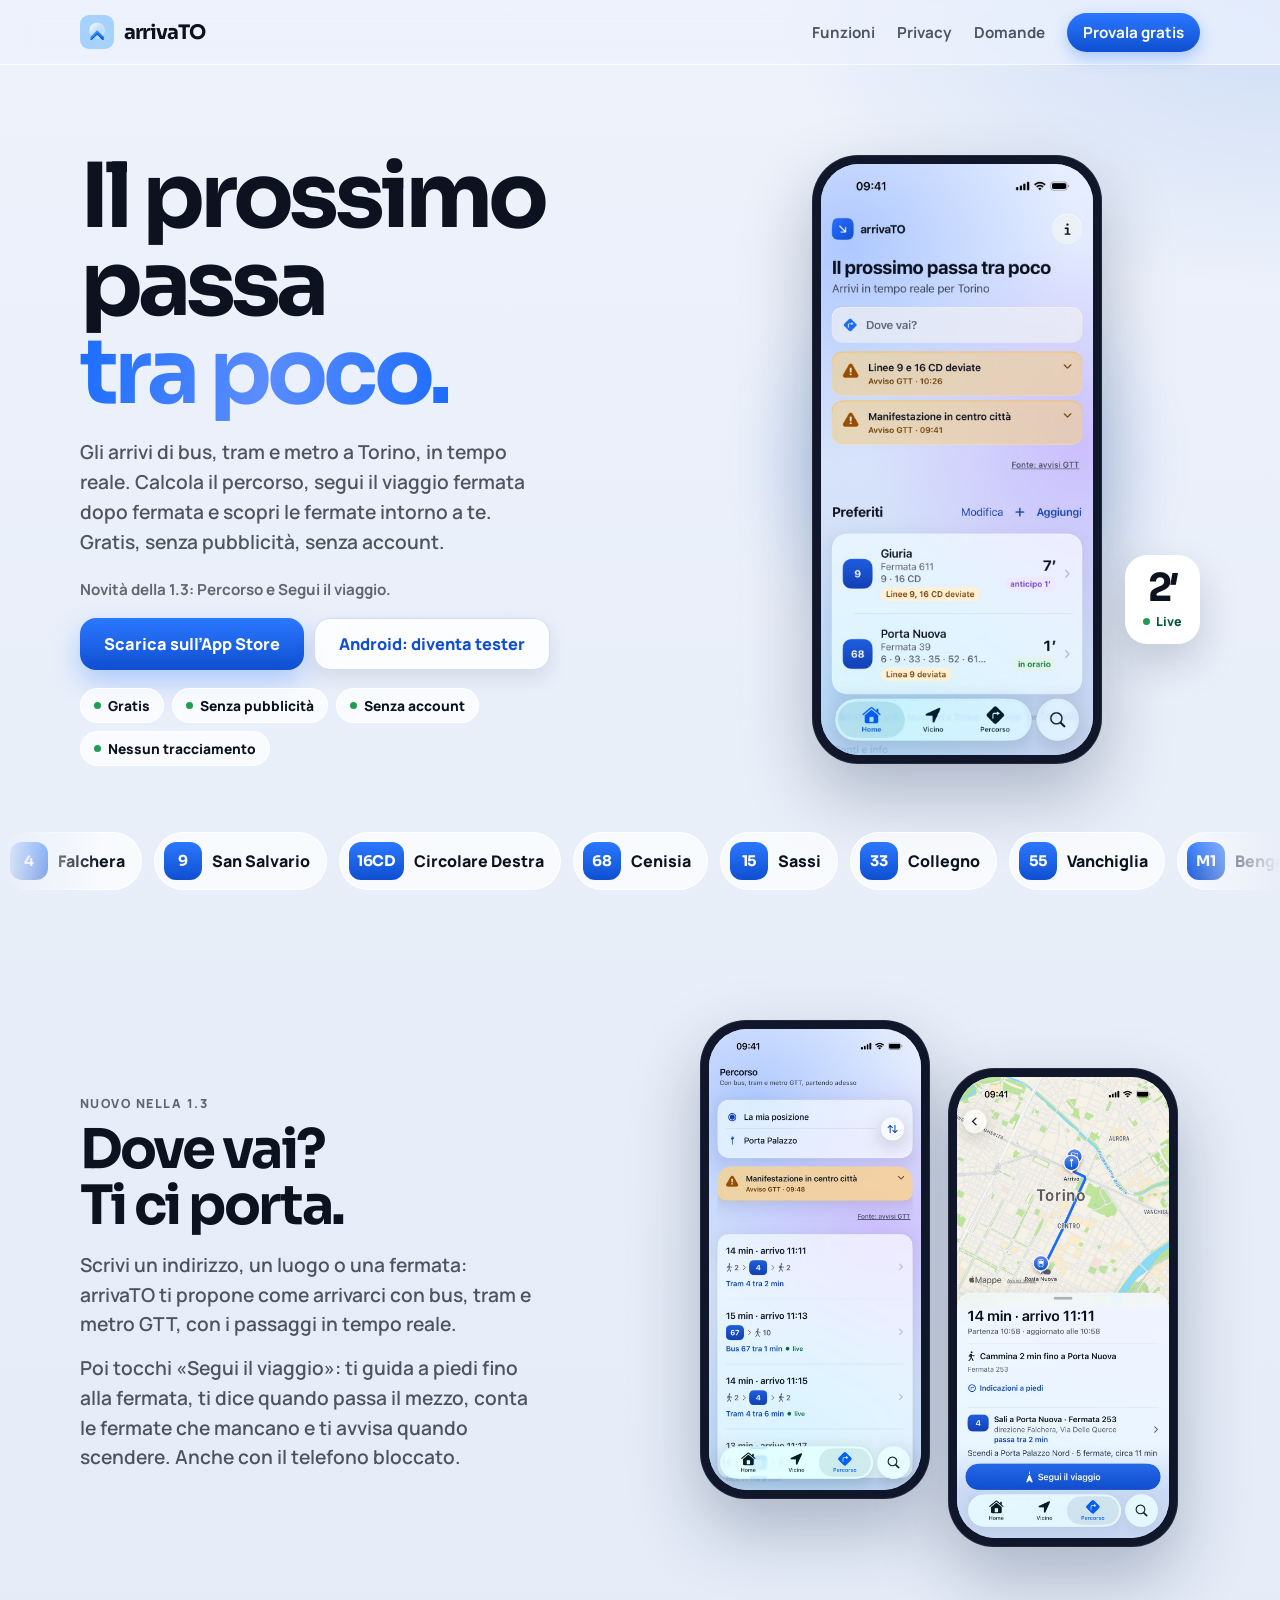
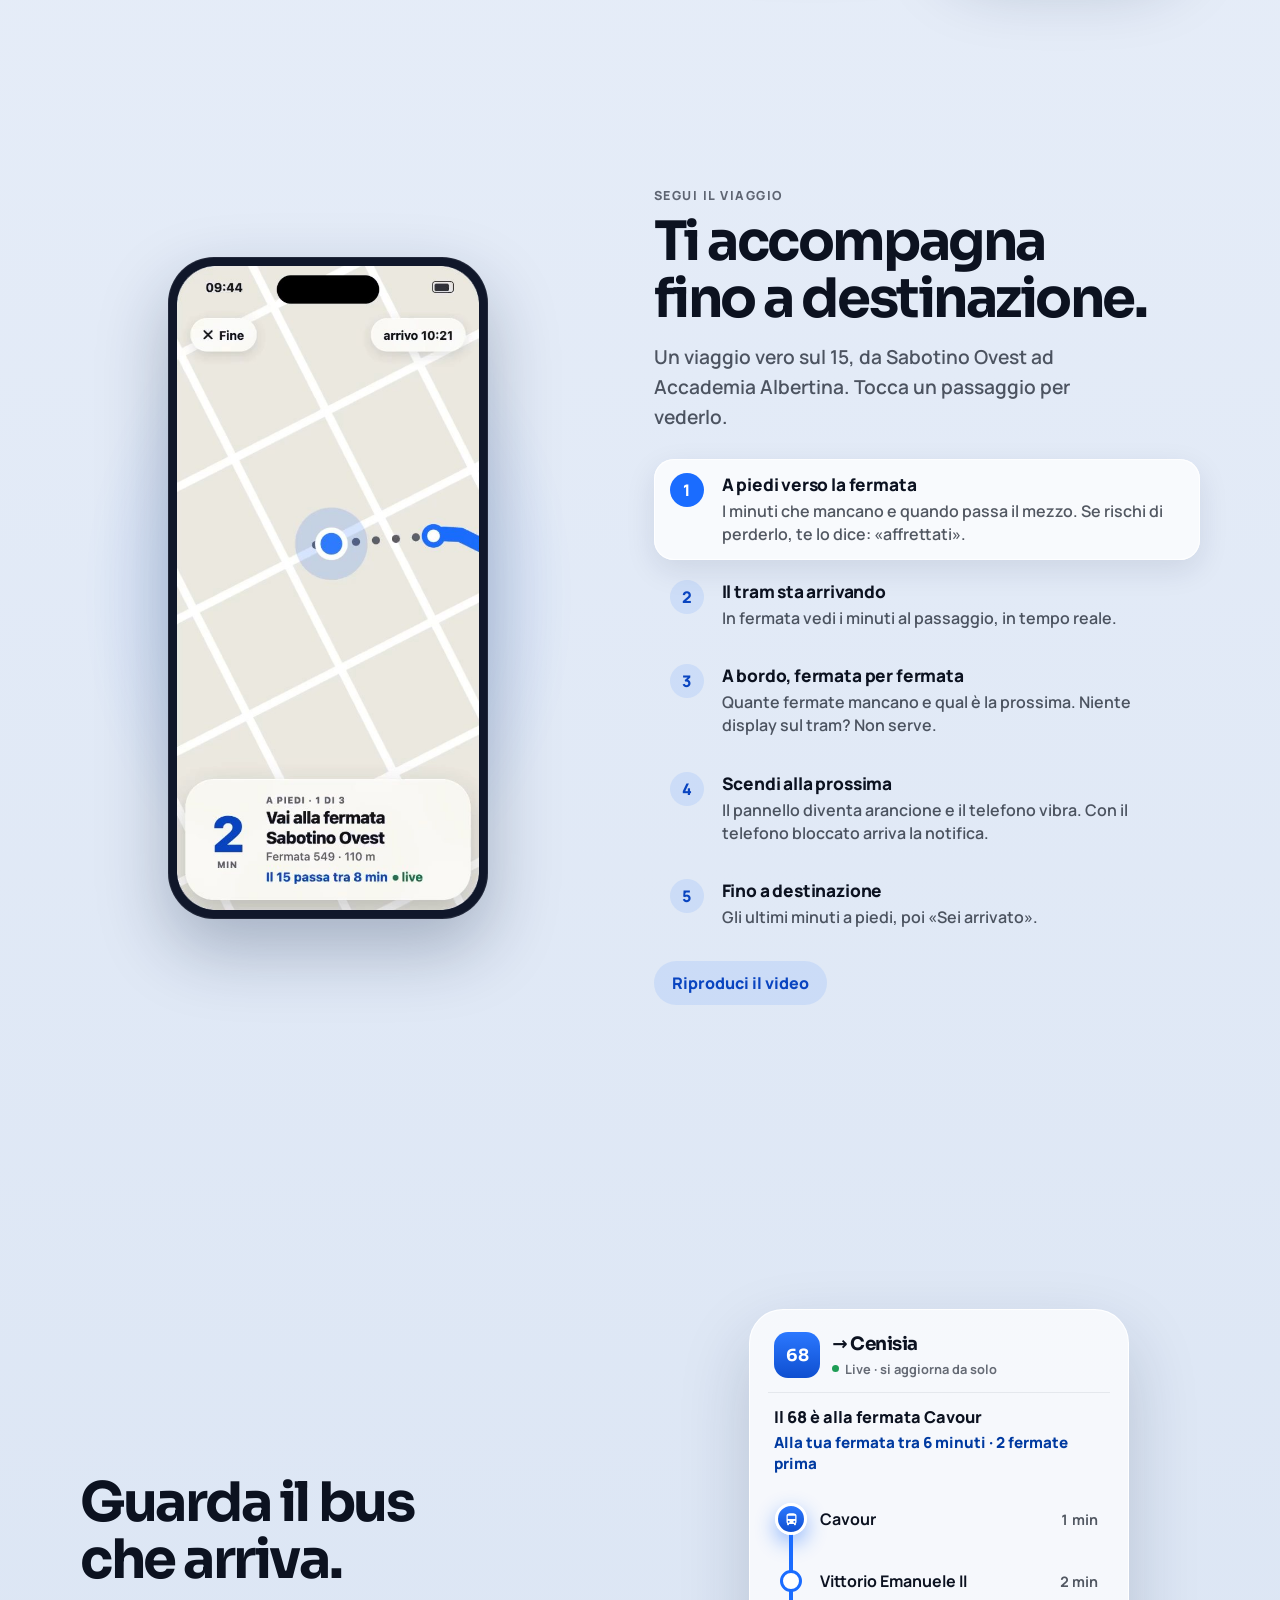
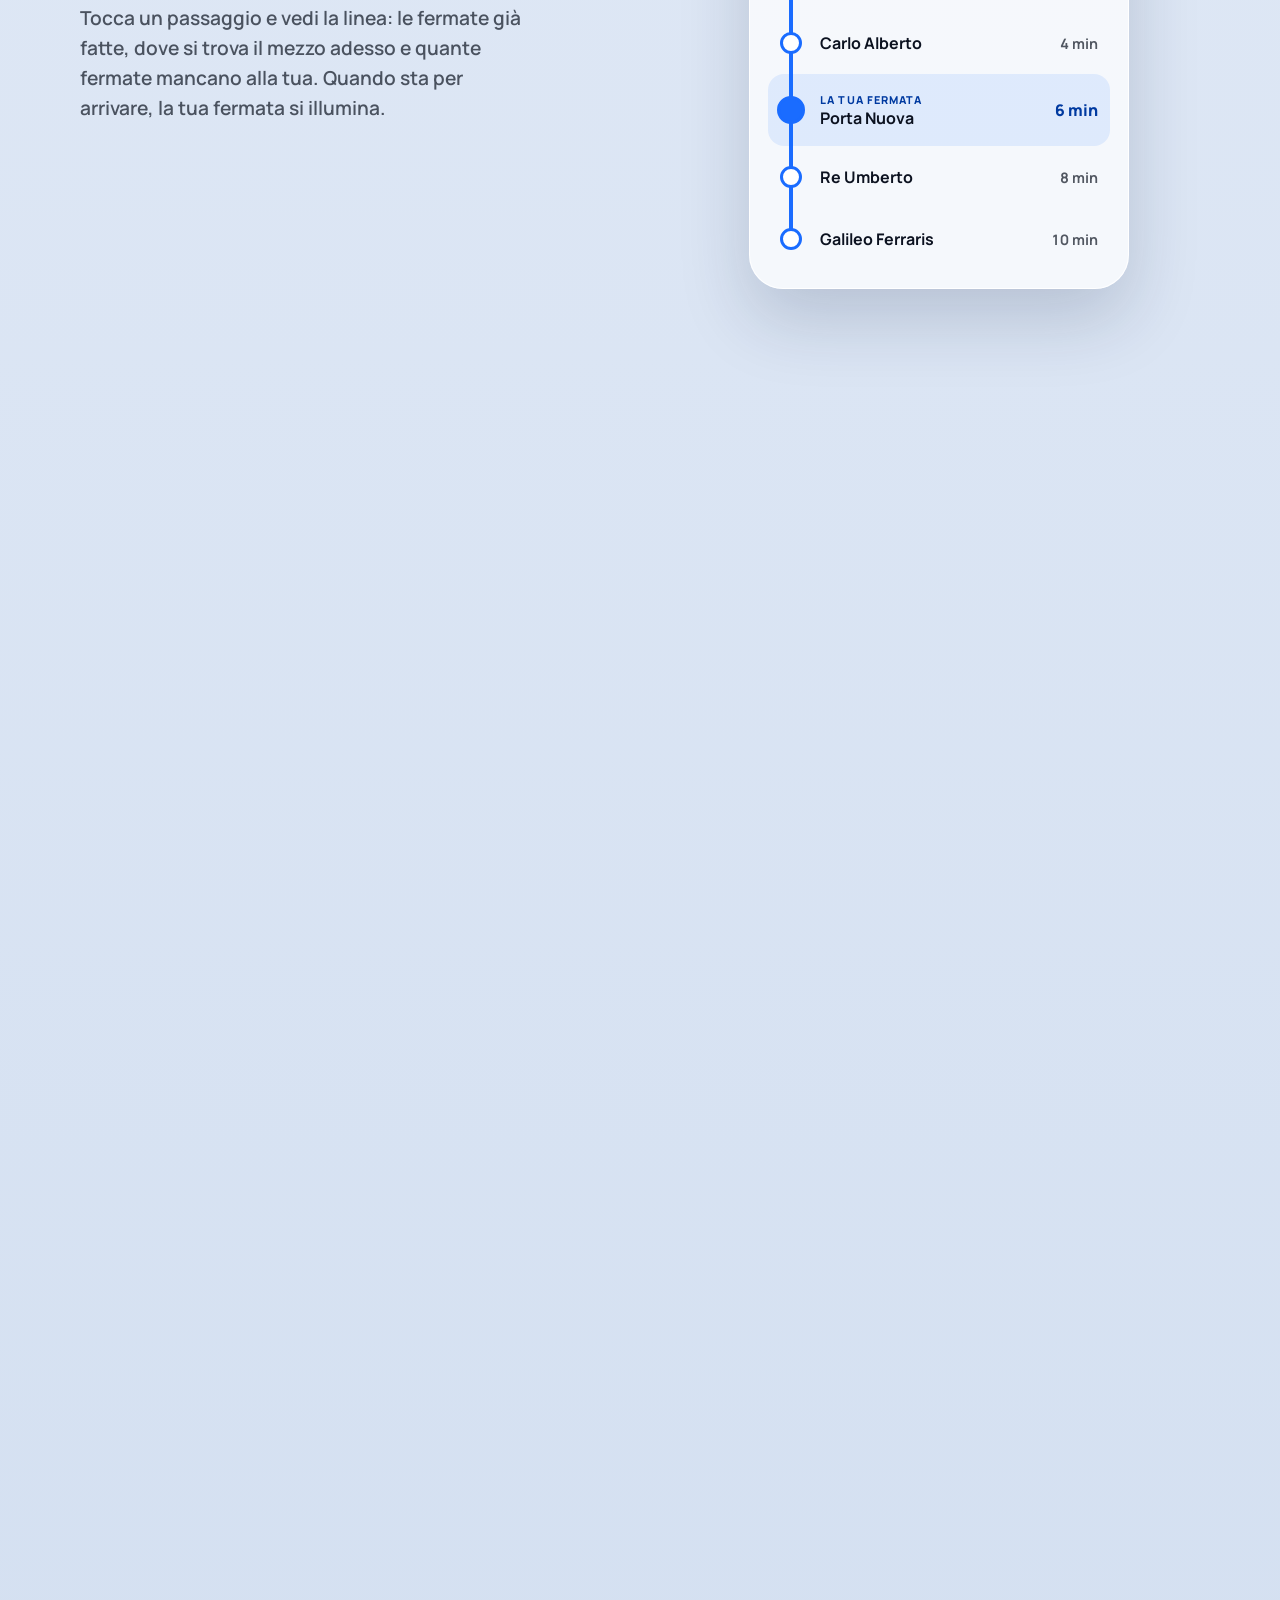
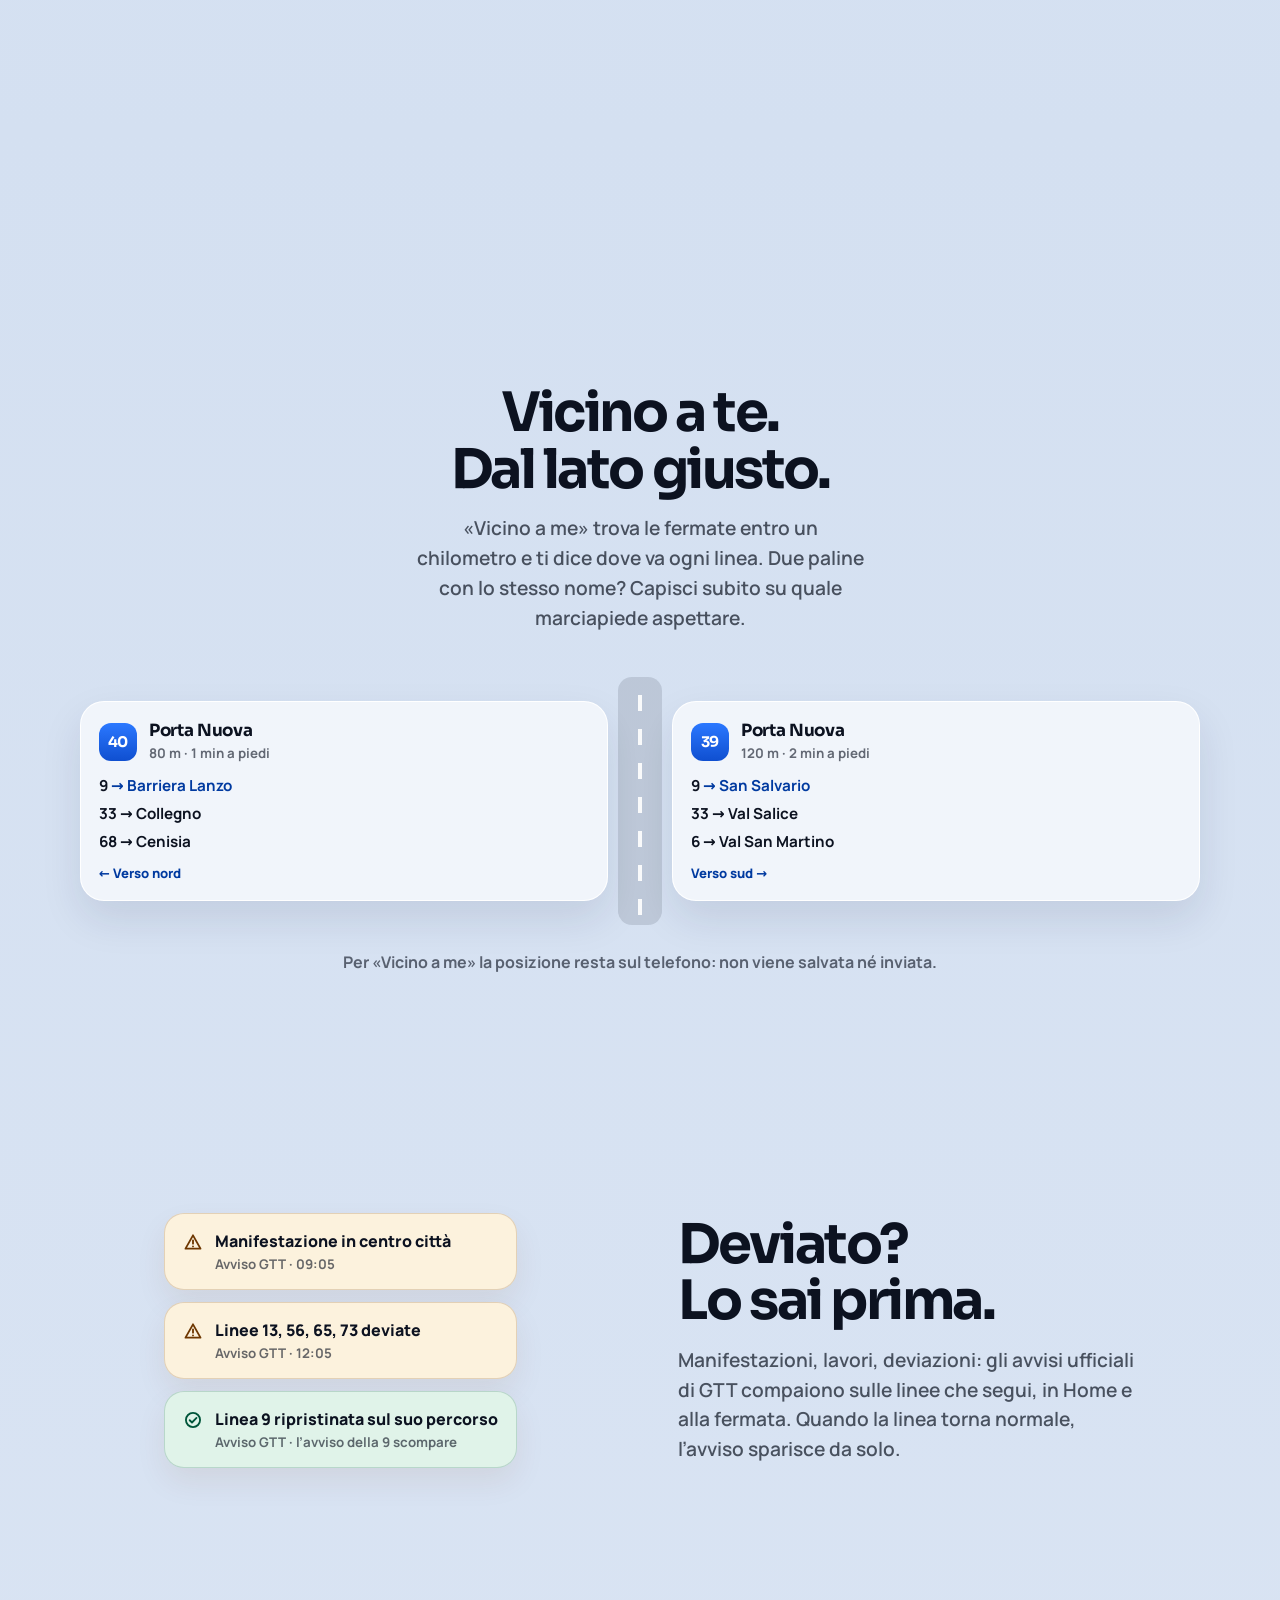
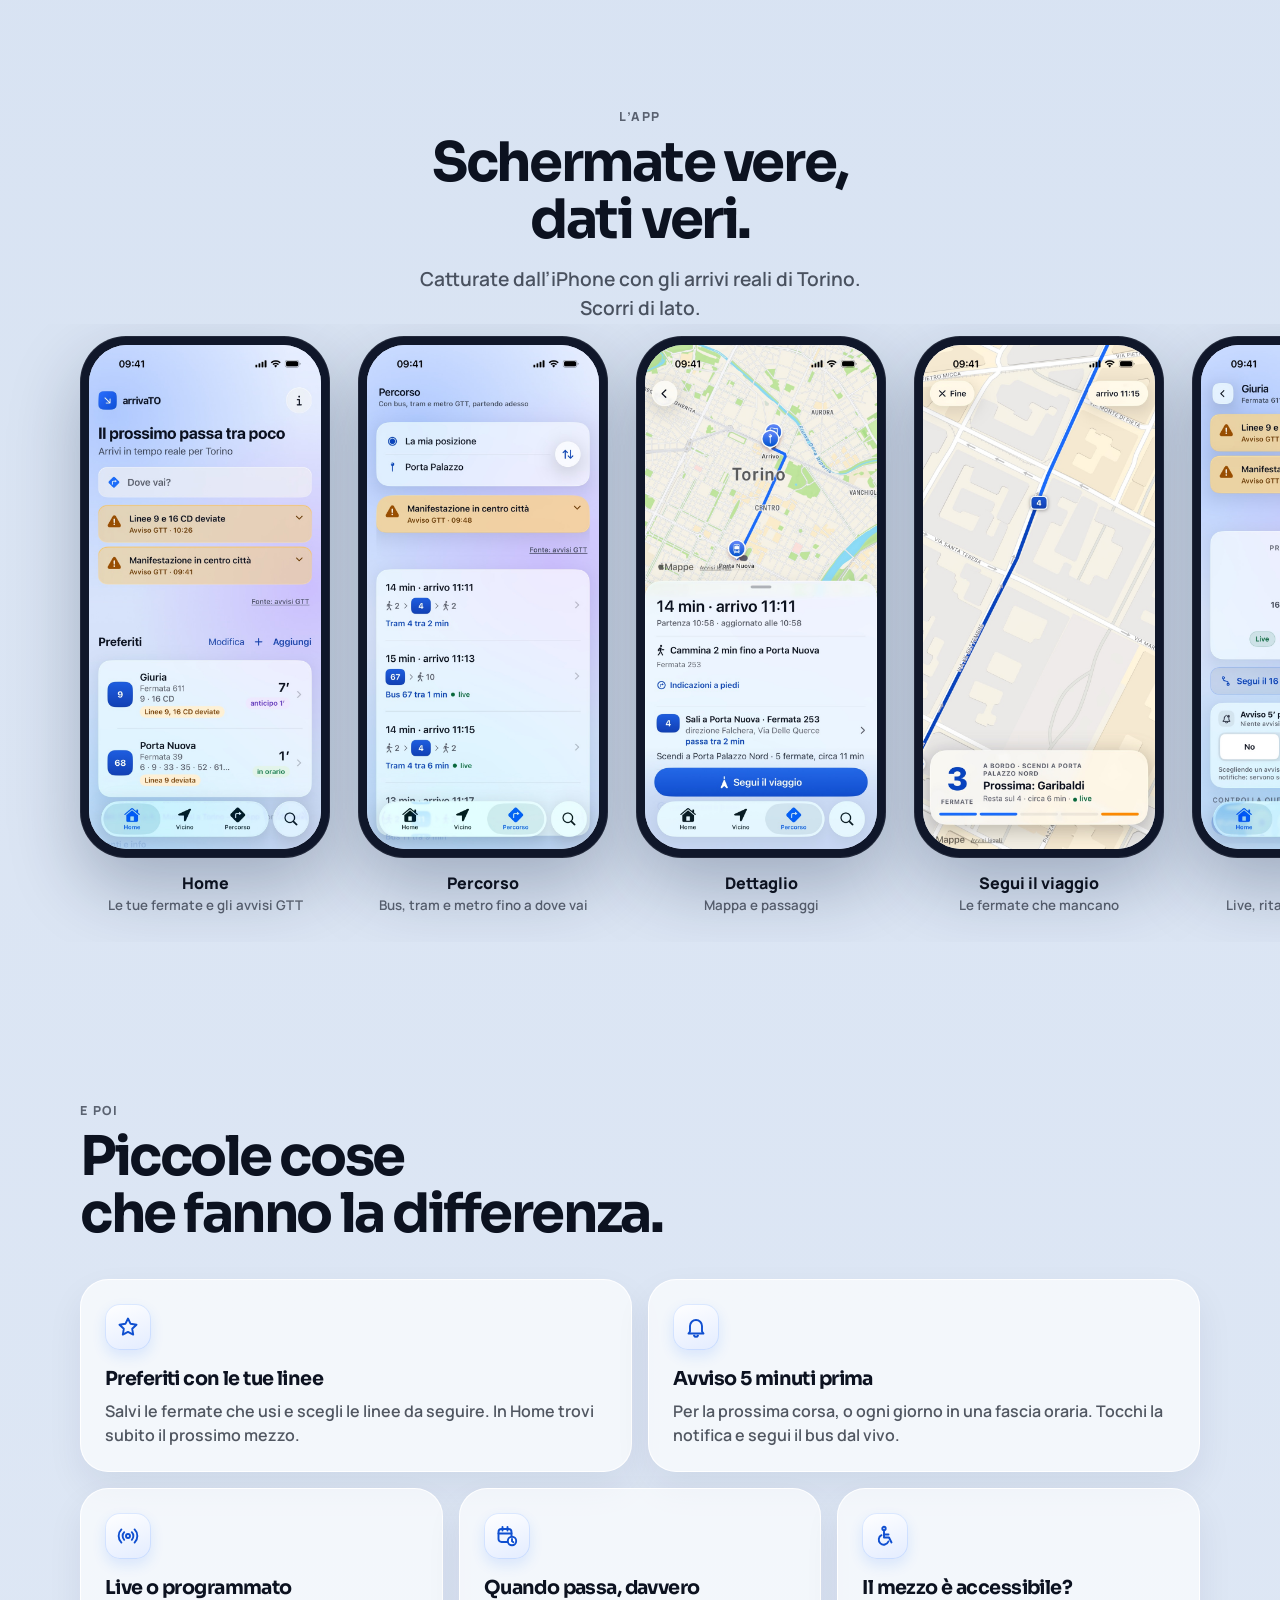
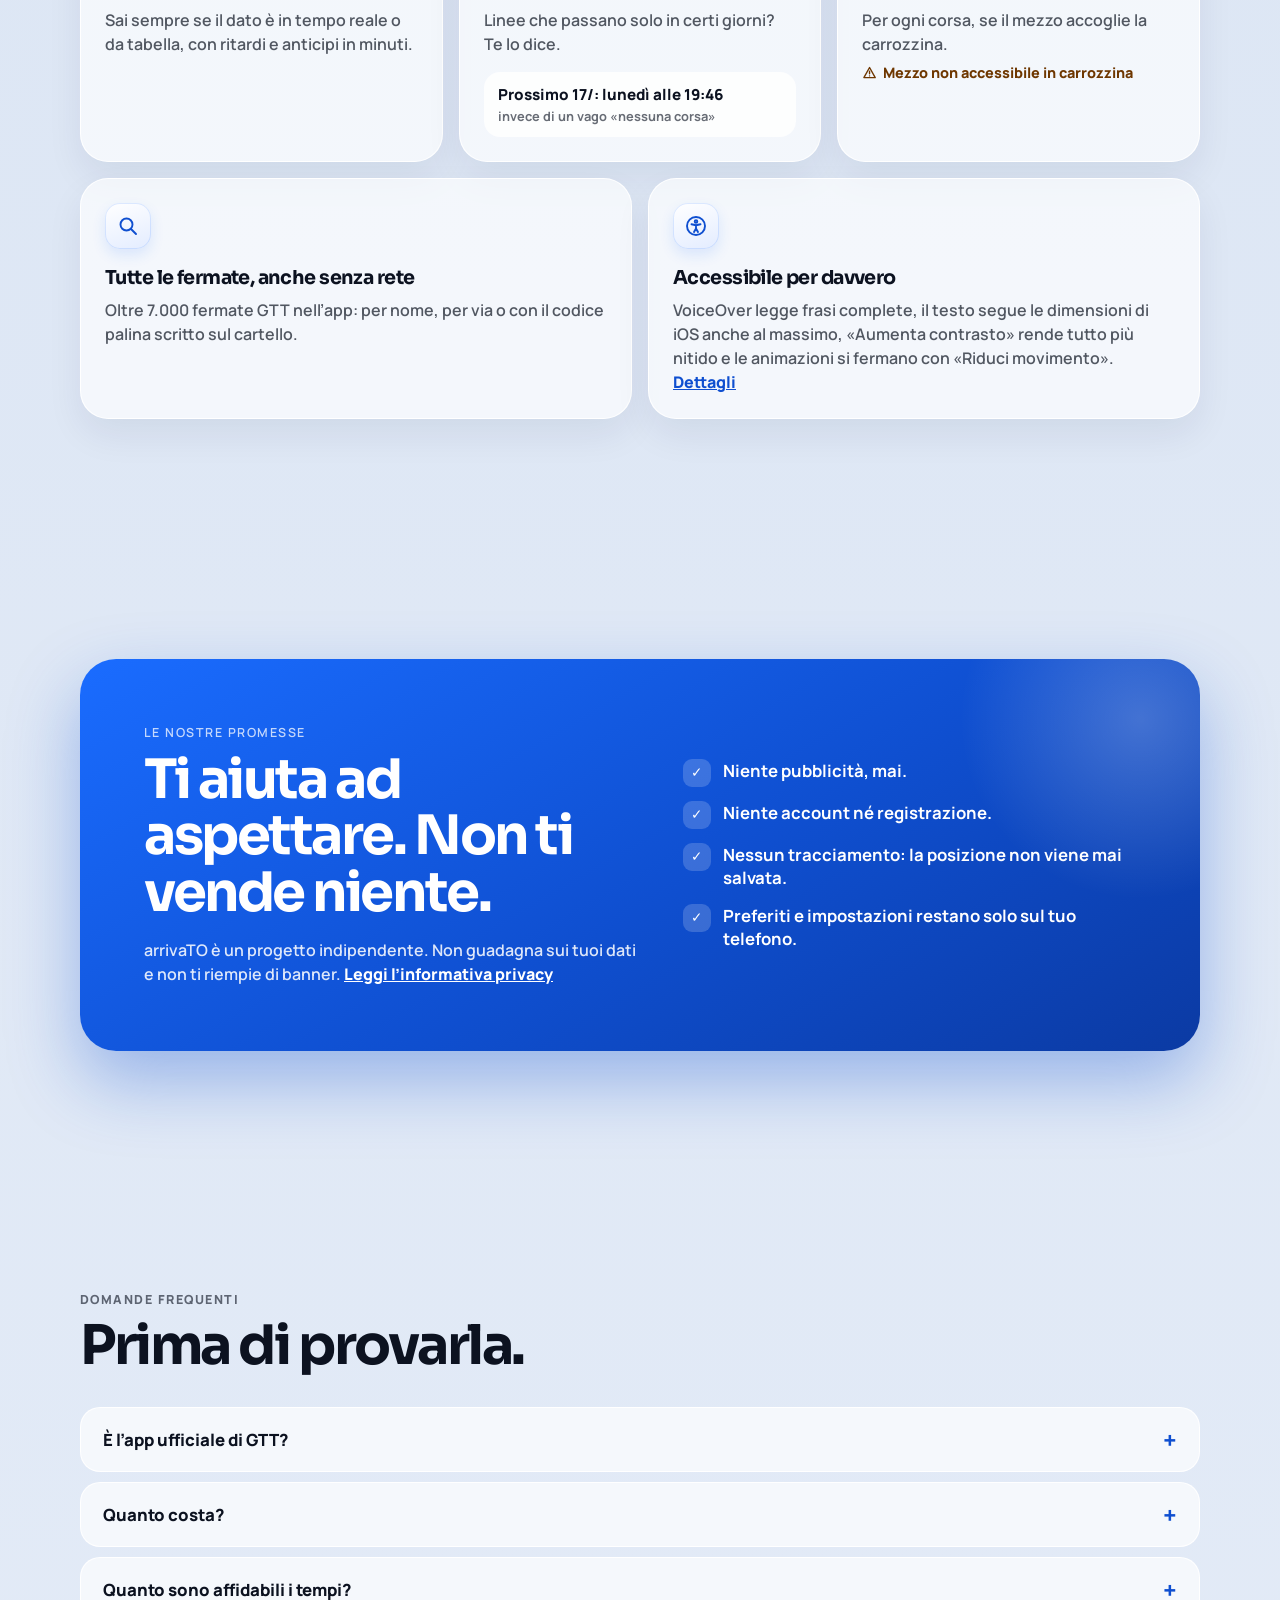
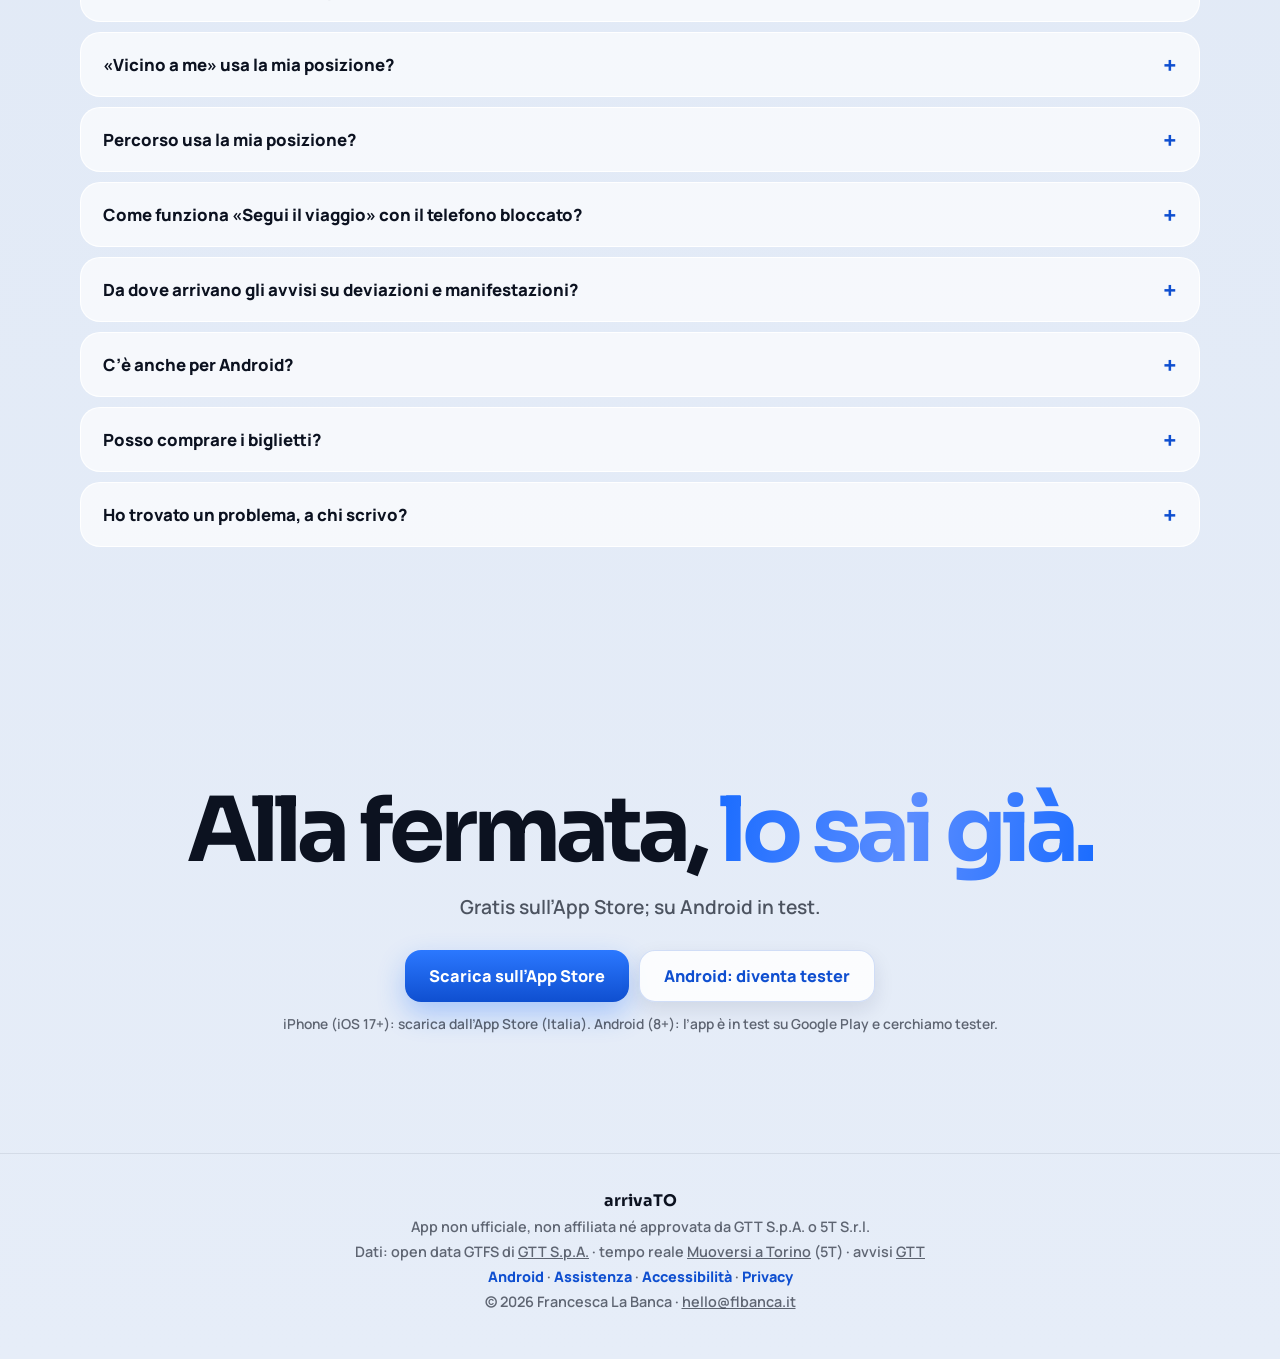
==== index.html @ d28d4d32 "feat(site): mappa del sito, dati strutturati e llms.txt per motori di ricerca e AI - index: verifica" ====
<!DOCTYPE html>
<html lang="it">
<head>
  <meta charset="UTF-8" />
  <meta name="viewport" content="width=device-width, initial-scale=1" />
  <meta name="description" content="arrivaTO: quando passa il bus o il tram a Torino, in tempo reale. Segui il mezzo fermata dopo fermata, trova le fermate vicine e ricevi gli avvisi GTT. Gratis, senza pubblicità." />
  <title>arrivaTO – arrivi di bus e tram a Torino</title>
  <link rel="canonical" href="https://flbanca.github.io/arrivato-app/" />
  <meta name="theme-color" content="#e9eef8" />
  <meta name="google-site-verification" content="3siiFYBxmafex79b7jJfbW2GZAXxfQj3Vlw9laMdJjg" />
  <script type="application/ld+json">
    {
      "@context": "https://schema.org",
      "@type": "MobileApplication",
      "name": "arrivaTO",
      "url": "https://flbanca.github.io/arrivato-app/",
      "description": "arrivaTO è un'app gratuita e non ufficiale per i trasporti pubblici GTT di Torino: arrivi di bus, tram e metro in tempo reale, calcolo del percorso, guida fermata per fermata con avviso quando scendere, fermate vicine e avvisi GTT. Senza pubblicità, senza account, senza tracciamento.",
      "applicationCategory": "TravelApplication",
      "operatingSystem": "iOS 17 o successivo",
      "inLanguage": "it",
      "isAccessibleForFree": true,
      "offers": {
        "@type": "Offer",
        "price": "0",
        "priceCurrency": "EUR"
      },
      "downloadUrl": "https://apps.apple.com/it/app/arrivato/id6833643923",
      "installUrl": "https://apps.apple.com/it/app/arrivato/id6833643923",
      "image": "https://flbanca.github.io/arrivato-app/og.jpg",
      "areaServed": {
        "@type": "City",
        "name": "Torino",
        "containedInPlace": {
          "@type": "Country",
          "name": "Italia"
        }
      },
      "featureList": [
        "Arrivi in tempo reale di bus, tram e metro GTT",
        "Percorso: calcolo del viaggio con i mezzi pubblici",
        "Segui il viaggio: guida fermata per fermata e avviso quando scendere",
        "Fermate vicine",
        "Avvisi GTT su deviazioni e manifestazioni",
        "Preferiti e avviso prima dell'arrivo del mezzo"
      ],
      "author": {
        "@type": "Person",
        "name": "Francesca La Banca",
        "url": "https://github.com/flbanca"
      },
      "publisher": {
        "@type": "Person",
        "name": "Francesca La Banca",
        "url": "https://github.com/flbanca"
      },
      "disambiguatingDescription": "App indipendente, non affiliata né approvata da GTT S.p.A. o 5T S.r.l. Dati: GTT S.p.A. e Muoversi a Torino (5T)."
    }
  </script>
  <script type="application/ld+json">
    {
      "@context": "https://schema.org",
      "@type": "WebSite",
      "name": "arrivaTO",
      "url": "https://flbanca.github.io/arrivato-app/",
      "inLanguage": "it",
      "publisher": {
        "@type": "Person",
        "name": "Francesca La Banca",
        "url": "https://github.com/flbanca"
      }
    }
  </script>
  <script type="application/ld+json">
    {
      "@context": "https://schema.org",
      "@type": "FAQPage",
      "mainEntity": [
        {
          "@type": "Question",
          "name": "È l’app ufficiale di GTT?",
          "acceptedAnswer": {
            "@type": "Answer",
            "text": "No. arrivaTO è un progetto indipendente, non affiliato né approvato da GTT S.p.A. o 5T S.r.l. Usa i dati pubblici di GTT e il servizio in tempo reale di Muoversi a Torino."
          }
        },
        {
          "@type": "Question",
          "name": "Quanto costa?",
          "acceptedAnswer": {
            "@type": "Answer",
            "text": "Niente. È gratis, senza pubblicità e senza acquisti in-app."
          }
        },
        {
          "@type": "Question",
          "name": "Quanto sono affidabili i tempi?",
          "acceptedAnswer": {
            "@type": "Answer",
            "text": "Arrivano dal servizio pubblico Muoversi a Torino. Con «live» il dato viene dal mezzo in tempo reale; con «programmato» è l’orario previsto. Se il servizio non risponde, l’app riprova da sola e, se serve, mostra gli ultimi dati scaricati segnandoli come non aggiornati."
          }
        },
        {
          "@type": "Question",
          "name": "«Vicino a me» usa la mia posizione?",
          "acceptedAnswer": {
            "@type": "Answer",
            "text": "Solo mentre l’app è aperta e solo sul telefono: le fermate vicine sono calcolate lì, con l’elenco GTT incluso nell’app. La posizione non viene salvata né inviata."
          }
        },
        {
          "@type": "Question",
          "name": "Percorso usa la mia posizione?",
          "acceptedAnswer": {
            "@type": "Answer",
            "text": "Solo se parti da «La mia posizione»: viene inviata a Muoversi a Torino (5T) per calcolare il percorso, e non viene salvata né da noi né dall’app. Gli indirizzi che cerchi passano da Apple Maps. Dettagli nell’informativa privacy."
          }
        },
        {
          "@type": "Question",
          "name": "Come funziona «Segui il viaggio» con il telefono bloccato?",
          "acceptedAnswer": {
            "@type": "Answer",
            "text": "Mentre l’app è aperta ti guida con la posizione. Quando blocchi il telefono, la Live Activity mostra il conto alla rovescia fino alla tua fermata e una notifica ti avvisa poco prima di scendere. A telefono bloccato l’app non usa la posizione: il conto alla rovescia è una stima, quindi se il mezzo è molto in ritardo o in anticipo può essere un po’ sfasato."
          }
        },
        {
          "@type": "Question",
          "name": "Da dove arrivano gli avvisi su deviazioni e manifestazioni?",
          "acceptedAnswer": {
            "@type": "Answer",
            "text": "Dal canale pubblico di avvisi di GTT. arrivaTO li mostra così come sono pubblicati, sulle linee che segui, e indica sempre la fonte."
          }
        },
        {
          "@type": "Question",
          "name": "C’è anche per Android?",
          "acceptedAnswer": {
            "@type": "Answer",
            "text": "Non ancora: è in test su Google Play e cerchiamo persone che la provino. Come partecipare lo trovi nella pagina Android."
          }
        },
        {
          "@type": "Question",
          "name": "Posso comprare i biglietti?",
          "acceptedAnswer": {
            "@type": "Answer",
            "text": "No, arrivaTO non vende biglietti. Per quelli usa i canali ufficiali GTT."
          }
        },
        {
          "@type": "Question",
          "name": "Ho trovato un problema, a chi scrivo?",
          "acceptedAnswer": {
            "@type": "Answer",
            "text": "Scrivi a hello@flbanca.it, indicando se puoi fermata, linea e ora. Altre risposte nella pagina Assistenza."
          }
        }
      ]
    }
  </script>
  <meta property="og:type" content="website" />
  <meta property="og:locale" content="it_IT" />
  <meta property="og:site_name" content="arrivaTO" />
  <meta property="og:url" content="https://flbanca.github.io/arrivato-app/" />
  <meta property="og:title" content="arrivaTO – sai quando passa il bus o il tram" />
  <meta property="og:description" content="Arrivi in tempo reale, il mezzo che si avvicina fermata dopo fermata, le fermate vicine e gli avvisi GTT. Bus e tram di Torino, gratis e senza pubblicità." />
  <meta property="og:image" content="https://flbanca.github.io/arrivato-app/og.jpg" />
  <meta property="og:image:width" content="1200" />
  <meta property="og:image:height" content="630" />
  <meta property="og:image:alt" content="arrivaTO: Torino, fermata per fermata. Percorso, arrivi in tempo reale e l’avviso quando scendere." />
  <meta name="twitter:card" content="summary_large_image" />
  <link rel="icon" href="icon.png" type="image/png" />
  <link rel="apple-touch-icon" href="apple-touch-icon.png" />
  <meta name="apple-itunes-app" content="app-id=6833643923, app-argument=https://apps.apple.com/it/app/arrivato/id6833643923" />
  <style>
    @font-face { font-family: "Manrope"; src: url("fonts/manrope-500.woff2") format("woff2"); font-weight: 500; font-display: swap; }
    @font-face { font-family: "Manrope"; src: url("fonts/manrope-600.woff2") format("woff2"); font-weight: 600; font-display: swap; }
    @font-face { font-family: "Manrope"; src: url("fonts/manrope-700.woff2") format("woff2"); font-weight: 700; font-display: swap; }
    @font-face { font-family: "Manrope"; src: url("fonts/manrope-800.woff2") format("woff2"); font-weight: 800; font-display: swap; }
    @font-face { font-family: "Sora"; src: url("fonts/sora-600.woff2") format("woff2"); font-weight: 600; font-display: swap; }
    @font-face { font-family: "Sora"; src: url("fonts/sora-700.woff2") format("woff2"); font-weight: 700; font-display: swap; }

    :root {
      --ink: #0c1220;
      --muted: rgba(12, 18, 32, 0.7);
      --faint: rgba(12, 18, 32, 0.62);
      --accent: #1a6cff;
      --accent-deep: #0f4fd0;
      --accent-text: #003aa0;
      --good: #00553a;
      --warn: #6e3700;
      --card: rgba(255, 255, 255, 0.66);
      --card-line: rgba(255, 255, 255, 0.95);
      --font: "Manrope", "Segoe UI", system-ui, sans-serif;
      --display: "Sora", "Manrope", "Segoe UI", system-ui, sans-serif;
      --max: 1120px;
      --ease: cubic-bezier(0.22, 1, 0.36, 1);
    }

    * { box-sizing: border-box; margin: 0; padding: 0; }
    html { scroll-behavior: smooth; }
    [id] { scroll-margin-top: 84px; }
    body {
      font-family: var(--font);
      color: var(--ink);
      -webkit-font-smoothing: antialiased;
      background:
        radial-gradient(1100px 600px at 10% -10%, #f8faff 0%, transparent 55%),
        radial-gradient(900px 520px at 100% 0%, #cddcf5 0%, transparent 55%),
        linear-gradient(180deg, #edf2fb 0%, #d4e0f1 45%, #e6edf8 100%);
      min-height: 100vh;
      overflow-x: hidden;
    }
    img { display: block; max-width: 100%; height: auto; }
    a { color: inherit; }
    .wrap { width: min(100% - 32px, var(--max)); margin: 0 auto; }
    .sr { position: absolute; width: 1px; height: 1px; overflow: hidden; clip: rect(0 0 0 0); white-space: nowrap; }

    /* ---------- Nav ---------- */
    .nav {
      position: sticky; top: 0; z-index: 50;
      backdrop-filter: saturate(1.6) blur(16px);
      -webkit-backdrop-filter: saturate(1.6) blur(16px);
      background: rgba(237, 242, 251, 0.72);
      border-bottom: 1px solid rgba(255, 255, 255, 0.7);
    }
    .nav .wrap { display: flex; align-items: center; gap: 16px; height: 64px; }
    .logo { display: flex; align-items: center; gap: 10px; text-decoration: none; }
    .logo img { width: 34px; height: 34px; border-radius: 9px; }
    .logo span { font-family: var(--display); font-weight: 700; font-size: 1.25rem; letter-spacing: -0.04em; }
    .nav nav { margin-left: auto; display: flex; gap: 22px; align-items: center; }
    .nav nav a { text-decoration: none; font-weight: 700; font-size: 0.95rem; color: var(--muted); }
    .nav nav a:hover { color: var(--ink); }
    .nav .cta-sm {
      padding: 9px 16px; border-radius: 999px; color: #fff;
      background: linear-gradient(180deg, #2b78ff, var(--accent-deep));
      box-shadow: 0 6px 16px rgba(26, 108, 255, 0.3);
    }
    .nav .cta-sm:hover { color: #fff; }
    @media (max-width: 720px) { .nav nav a:not(.cta-sm) { display: none; } }

    /* ---------- Buttons & chips ---------- */
    .cta-row { display: flex; flex-wrap: wrap; gap: 10px; }
    .cta {
      display: inline-flex; align-items: center; justify-content: center; gap: 8px;
      min-height: 52px; padding: 0 24px; border-radius: 16px;
      background: linear-gradient(180deg, #2b78ff, var(--accent-deep));
      color: #fff; font-weight: 800; font-size: 1.02rem; text-decoration: none;
      box-shadow: 0 12px 28px rgba(26, 108, 255, 0.3);
      transition: transform 0.25s var(--ease), box-shadow 0.25s var(--ease);
    }
    .cta:hover { transform: translateY(-2px); box-shadow: 0 16px 34px rgba(26, 108, 255, 0.36); }
    .cta.alt {
      background: rgba(255, 255, 255, 0.85); color: var(--accent-deep);
      border: 1px solid rgba(15, 79, 208, 0.18); box-shadow: 0 8px 20px rgba(16, 32, 64, 0.1);
    }
    .cta-note { display: block; margin-top: 12px; font-size: 0.86rem; color: var(--faint); font-weight: 600; }
    .trust { display: flex; flex-wrap: wrap; gap: 8px; margin-top: 18px; list-style: none; }
    .trust li {
      display: inline-flex; align-items: center; gap: 7px; padding: 7px 13px; border-radius: 999px;
      background: rgba(255, 255, 255, 0.72); border: 1px solid var(--card-line);
      font-size: 0.86rem; font-weight: 800;
    }
    .trust li::before { content: ""; width: 7px; height: 7px; border-radius: 50%; background: #1f9d55; }
    .new {
      display: inline-flex; align-items: center; gap: 6px; padding: 5px 11px; border-radius: 999px;
      background: rgba(26, 108, 255, 0.12); color: var(--accent-text);
      font-size: 0.78rem; font-weight: 800; letter-spacing: 0.01em; margin-bottom: 14px;
    }
    .new::before { content: "✦"; font-size: 0.75rem; }
    .kicker { font-size: 0.78rem; font-weight: 800; letter-spacing: 0.12em; text-transform: uppercase; color: var(--faint); margin-bottom: 10px; }

    h1, h2, h3 { font-family: var(--display); letter-spacing: -0.035em; }
    .big { font-weight: 700; font-size: clamp(2.6rem, 7.2vw, 5.6rem); line-height: 0.98; letter-spacing: -0.055em; }
    .h2 { font-weight: 700; font-size: clamp(2rem, 4.6vw, 3.4rem); line-height: 1.04; letter-spacing: -0.045em; margin-bottom: 16px; }
    .lead { font-size: clamp(1.05rem, 1.6vw, 1.2rem); line-height: 1.55; color: var(--muted); font-weight: 600; max-width: 38ch; }
    .grad { background: linear-gradient(100deg, #1a6cff 0%, #5b8dff 50%, #1a6cff 100%); -webkit-background-clip: text; background-clip: text; color: transparent; }

    /* ---------- Phone frame (real 1206×2622 shots) ---------- */
    .phone {
      width: var(--w, 280px); padding: 9px; border-radius: 46px; background: #10172a;
      box-shadow: 0 30px 70px rgba(16, 32, 64, 0.28), inset 0 0 0 1px rgba(255, 255, 255, 0.08);
    }
    .phone .screen { aspect-ratio: 1206 / 2622; border-radius: 38px; overflow: hidden; background: #dbe6f6; position: relative; }
    .phone .screen img { width: 100%; height: 100%; object-fit: cover; object-position: top; }

    /* ---------- Hero ---------- */
    .hero { padding: clamp(40px, 7vw, 88px) 0 40px; display: grid; grid-template-columns: 1.1fr 0.9fr; gap: 40px; align-items: center; }
    .hero .big { margin-bottom: 22px; }
    .hero .lead { margin-bottom: 28px; }
    .hero-stage { position: relative; display: grid; place-items: center; min-height: 600px; }
    .hero-stage::before {
      content: ""; position: absolute; width: 420px; height: 420px; border-radius: 50%;
      background: radial-gradient(closest-side, rgba(43, 120, 255, 0.35), transparent); filter: blur(20px);
    }
    .hero-stage .phone { --w: 290px; position: relative; animation: bob 7s ease-in-out infinite; }
    @keyframes bob { 0%, 100% { transform: translateY(0) rotate(-2deg); } 50% { transform: translateY(12px) rotate(-2deg); } }

    /* Notification that drops onto the phone, on loop */
    .notif {
      position: absolute; left: 50%; top: 42px; width: 300px; transform: translate(-50%, -24px); opacity: 0;
      display: flex; gap: 11px; align-items: flex-start; padding: 12px 14px; border-radius: 20px;
      background: rgba(250, 252, 255, 0.92); backdrop-filter: blur(18px); -webkit-backdrop-filter: blur(18px);
      box-shadow: 0 18px 40px rgba(16, 32, 64, 0.22); z-index: 3;
      animation: notif 9s var(--ease) 1.2s infinite;
    }
    .notif img { width: 34px; height: 34px; border-radius: 9px; flex: none; }
    .notif b { display: block; font-size: 0.86rem; margin-bottom: 2px; }
    .notif span { display: block; font-size: 0.8rem; line-height: 1.35; color: var(--muted); font-weight: 600; }
    .notif small { position: absolute; right: 14px; top: 12px; font-size: 0.72rem; color: var(--faint); font-weight: 700; }
    @keyframes notif {
      0%, 4% { opacity: 0; transform: translate(-50%, -24px) scale(0.96); }
      10%, 58% { opacity: 1; transform: translate(-50%, 0) scale(1); }
      66%, 100% { opacity: 0; transform: translate(-50%, -18px) scale(0.97); }
    }
    /* Floating "2′ live" chip */
    .eta-chip {
      position: absolute; right: max(0px, calc(50% - 250px)); bottom: 120px; z-index: 3;
      padding: 14px 18px; border-radius: 22px; background: #fff; box-shadow: 0 18px 40px rgba(16, 32, 64, 0.18);
      text-align: center; animation: bob2 6s ease-in-out -1s infinite;
    }
    .eta-chip .n { font-family: var(--display); font-weight: 700; font-size: 2.4rem; letter-spacing: -0.06em; line-height: 1; }
    .eta-chip .l { display: inline-flex; align-items: center; gap: 6px; margin-top: 6px; font-size: 0.78rem; font-weight: 800; color: var(--good); }
    .eta-chip .l::before { content: ""; width: 7px; height: 7px; border-radius: 50%; background: #1f9d55; animation: pulse 1.6s ease-in-out infinite; }
    @keyframes bob2 { 0%, 100% { transform: translateY(0) rotate(3deg); } 50% { transform: translateY(-14px) rotate(3deg); } }
    @keyframes pulse { 0%, 100% { opacity: 1; transform: scale(1); } 50% { opacity: 0.4; transform: scale(1.5); } }

    /* ---------- Marquee of lines ---------- */
    .marquee { padding: 26px 0 10px; overflow: hidden; -webkit-mask-image: linear-gradient(90deg, transparent, #000 8%, #000 92%, transparent); mask-image: linear-gradient(90deg, transparent, #000 8%, #000 92%, transparent); }
    .marquee ul { display: flex; gap: 12px; width: max-content; list-style: none; animation: marquee 48s linear infinite; }
    .marquee:hover ul { animation-play-state: paused; }
    .marquee li {
      display: inline-flex; align-items: center; gap: 10px; padding: 9px 16px 9px 9px; border-radius: 999px;
      background: var(--card); border: 1px solid var(--card-line); font-weight: 800; white-space: nowrap;
    }
    .badge {
      display: inline-grid; place-items: center; min-width: 38px; height: 38px; padding: 0 8px; border-radius: 12px;
      background: linear-gradient(180deg, #2b78ff, var(--accent-deep)); color: #fff;
      font-family: var(--display); font-weight: 700; font-size: 0.92rem; letter-spacing: -0.02em;
    }
    @keyframes marquee { to { transform: translateX(-50%); } }

    /* ---------- Sections ---------- */
    section { padding: clamp(64px, 10vw, 120px) 0; }
    .split { display: grid; grid-template-columns: 1fr 1fr; gap: clamp(32px, 6vw, 80px); align-items: center; }
    .split.flip > :first-child { order: 2; }
    .duo { display: flex; justify-content: center; align-items: flex-start; gap: 18px; }
    .split > * { min-width: 0; }
    .duo .phone { --w: min(230px, calc(50vw - 34px)); box-sizing: border-box; flex: none; }
    .duo .phone:last-child { margin-top: 48px; }
    /* ---------- Segui il viaggio: the phone plays the real ride, the steps follow it ---------- */
    .ride-grid { display: grid; grid-template-columns: minmax(0, 1fr) minmax(0, 1.1fr); gap: clamp(32px, 6vw, 88px); align-items: center; }
    .ride-stage { position: relative; display: grid; place-items: center; padding: 24px 0 40px; }
    .ride-stage::before { content: ""; position: absolute; inset: 6% 2%; border-radius: 50%; background: radial-gradient(closest-side, rgba(26, 108, 255, 0.22), transparent); filter: blur(10px); }
    .ride-stage .phone { --w: min(320px, 78vw); position: relative; }
    .ride-stage .screen { aspect-ratio: 540 / 1152; }
    .ride-stage video { position: absolute; inset: 0; width: 100%; height: 100%; object-fit: cover; }
    .ride-notif { position: absolute; left: 50%; top: 58px; width: min(330px, 86vw); transform: translate(-50%, -18px); opacity: 0; transition: opacity 0.35s ease, transform 0.45s cubic-bezier(0.2, 0.9, 0.2, 1); display: flex; gap: 12px; align-items: center; padding: 12px 14px; border-radius: 22px; background: rgba(255, 255, 255, 0.92); backdrop-filter: blur(18px); -webkit-backdrop-filter: blur(18px); box-shadow: 0 18px 40px rgba(16, 32, 64, 0.22); z-index: 2; }
    .ride-notif.on { opacity: 1; transform: translate(-50%, 0); }
    .ride-notif img { border-radius: 9px; flex: none; }
    .ride-notif b { display: block; font-size: 0.95rem; color: var(--ink, #0c1220); }
    .ride-notif span { display: block; font-size: 0.86rem; color: #3a4050; font-weight: 600; }
    .ride-notif small { margin-left: auto; align-self: flex-start; font-weight: 700; color: #5b5f6b; }
    .ride-steps { list-style: none; margin: 26px 0 0; padding: 0; display: grid; gap: 6px; counter-reset: step; }
    .ride-steps button { width: 100%; display: grid; grid-template-columns: 38px minmax(0, 1fr); gap: 4px 14px; align-items: start; text-align: left; padding: 14px 16px; border: 0; border-radius: 20px; background: transparent; font: inherit; color: inherit; cursor: pointer; transition: background 0.3s ease, box-shadow 0.3s ease; }
    .ride-steps button::before { counter-increment: step; content: counter(step); grid-row: span 2; width: 34px; height: 34px; border-radius: 50%; display: grid; place-items: center; font-weight: 800; background: rgba(26, 108, 255, 0.1); color: #0944c0; transition: background 0.3s ease, color 0.3s ease; }
    .ride-steps b { font-size: 1.08rem; font-weight: 800; letter-spacing: -0.01em; }
    .ride-steps span { color: var(--muted); font-weight: 600; line-height: 1.45; }
    .ride-steps .now button { background: rgba(255, 255, 255, 0.75); box-shadow: 0 10px 30px rgba(16, 32, 64, 0.1), inset 0 0 0 1px rgba(255, 255, 255, 0.9); }
    .ride-steps .now button::before { background: #1a6cff; color: #fff; }
    .ride-steps .now.alert button::before { background: #ff8a00; color: #2a1800; }
    .ride-steps button:focus-visible, .ride-toggle:focus-visible { outline: 3px solid #1a6cff; outline-offset: 2px; }
    .ride-toggle { margin-top: 18px; min-height: 44px; padding: 0 18px; border: 0; border-radius: 22px; background: rgba(26, 108, 255, 0.1); color: #0944c0; font: inherit; font-weight: 800; cursor: pointer; }
    @media (max-width: 900px) { .ride-grid { grid-template-columns: minmax(0, 1fr); } }
    .center { text-align: center; }
    .sr-only { position: absolute; width: 1px; height: 1px; padding: 0; margin: -1px; overflow: hidden; clip: rect(0, 0, 0, 0); white-space: nowrap; border: 0; }
    .center .lead { margin: 0 auto; }

    /* ---------- Scroll story: the vehicle moves as you scroll ---------- */
    .follow { padding: 0; }
    .follow-track { height: 260vh; position: relative; }
    .follow-sticky { position: sticky; top: 0; min-height: 100vh; display: grid; align-items: center; padding: 88px 0 40px; }
    .ldemo {
      --step: 62px;
      --rail-x: 23px; /* shared axis: vertical rail, stop dots, bus */
      width: min(380px, 100%); margin: 0 auto; padding: 18px; border-radius: 34px;
      background: rgba(255, 255, 255, 0.72); border: 1px solid var(--card-line);
      box-shadow: 0 30px 70px rgba(16, 32, 64, 0.18);
    }
    .ldemo-head { display: flex; align-items: center; gap: 12px; padding: 4px 6px 14px; border-bottom: 1px solid rgba(12, 18, 32, 0.07); }
    .ldemo-head .badge { min-width: 46px; height: 46px; border-radius: 14px; font-size: 1.05rem; }
    .ldemo-head b { font-family: var(--display); font-size: 1.15rem; letter-spacing: -0.03em; display: block; }
    .ldemo-head small { font-size: 0.8rem; font-weight: 700; color: var(--faint); display: inline-flex; align-items: center; gap: 6px; }
    .ldemo-head small::before { content: ""; width: 7px; height: 7px; border-radius: 50%; background: #1f9d55; }
    .ldemo-status { padding: 14px 6px 6px; min-height: 76px; }
    .ldemo-status b { display: block; font-size: 1.02rem; font-weight: 800; line-height: 1.3; }
    .ldemo-status span { display: block; margin-top: 4px; font-size: 0.95rem; font-weight: 800; color: var(--accent-text); }
    .ldemo-track { position: relative; margin-top: 8px; }
    .ldemo-line { position: relative; list-style: none; }
    .ldemo-line::before { /* rail ahead of the vehicle — centered on --rail-x */
      content: ""; position: absolute; left: var(--rail-x); top: calc(var(--step) / 2); bottom: calc(var(--step) / 2); width: 4px; margin-left: -2px; border-radius: 4px; background: var(--accent);
    }
    .ldemo-track .past { /* grey rail behind the vehicle, grows with progress */
      position: absolute; left: var(--rail-x); top: calc(var(--step) / 2); width: 4px; margin-left: -2px; border-radius: 4px; height: 0; background: #c3ccda; z-index: 1;
    }
    .ldemo-line li {
      position: relative; height: var(--step); display: flex; align-items: center; gap: 14px; padding: 0 12px 0 52px;
      font-weight: 700; border-radius: 16px; transition: color 0.3s, background 0.4s;
    }
    .ldemo-line li::before {
      content: ""; position: absolute; left: var(--rail-x); top: 50%; width: 16px; height: 16px;
      transform: translate(-50%, -50%); border-radius: 50%;
      background: #fff; border: 3px solid var(--accent); z-index: 2; transition: border-color 0.3s;
    }
    .ldemo-line li .t { margin-left: auto; font-size: 0.9rem; color: var(--muted); font-variant-numeric: tabular-nums; }
    .ldemo-line li.passed { color: var(--faint); }
    .ldemo-line li.passed::before { border-color: rgba(12, 18, 32, 0.3); }
    .ldemo-line li.mine { background: rgba(26, 108, 255, 0.1); height: calc(var(--step) + 10px); }
    .ldemo-line li.mine::before { width: 22px; height: 22px; background: var(--accent); border-color: var(--accent); }
    .ldemo-line li.mine .who { display: block; font-size: 0.68rem; letter-spacing: 0.1em; text-transform: uppercase; color: var(--accent-text); font-weight: 800; }
    .ldemo-line li.mine .t { color: var(--accent-text); font-weight: 800; font-size: 1rem; }
    .ldemo-line li.mine.glow { animation: glow 1.1s ease-in-out infinite; }
    @keyframes glow { 0%, 100% { box-shadow: 0 0 0 0 rgba(26, 108, 255, 0); background: rgba(26, 108, 255, 0.1); } 50% { box-shadow: 0 0 28px 2px rgba(26, 108, 255, 0.35); background: rgba(26, 108, 255, 0.2); } }
    .bus {
      position: absolute; left: var(--rail-x); top: 0; width: 32px; height: 32px; margin-left: -16px; border-radius: 50%; z-index: 3;
      background: linear-gradient(180deg, #2b78ff, var(--accent-deep)); border: 3px solid #fff;
      box-shadow: 0 8px 20px rgba(26, 108, 255, 0.45); display: grid; place-items: center; will-change: transform;
    }
    .bus svg { width: 15px; height: 15px; fill: #fff; }

    /* ---------- Right side of the street ---------- */
    .street { position: relative; display: grid; grid-template-columns: 1fr 1fr; gap: 64px; align-items: center; padding: 24px 0; }
    .street::before { /* the road */
      content: ""; position: absolute; left: 50%; top: 0; bottom: 0; width: 44px; margin-left: -22px; border-radius: 14px;
      background: repeating-linear-gradient(180deg, transparent 0 18px, rgba(255, 255, 255, 0.9) 18px 34px) center / 4px 100% no-repeat, rgba(12, 18, 32, 0.12);
    }
    .palina { padding: 18px; border-radius: 24px; background: var(--card); border: 1px solid var(--card-line); box-shadow: 0 18px 40px rgba(16, 32, 64, 0.1); }
    .palina .top { display: flex; align-items: center; gap: 12px; margin-bottom: 12px; }
    .palina .top b { font-family: var(--display); font-size: 1.05rem; display: block; letter-spacing: -0.02em; }
    .palina .top small { font-weight: 700; color: var(--faint); }
    .palina ul { list-style: none; display: grid; gap: 7px; }
    .palina li { font-weight: 700; font-size: 0.95rem; }
    .palina li b { color: var(--ink); }
    .palina li.hl { color: var(--accent-text); }
    .palina .where { margin-top: 12px; font-size: 0.82rem; font-weight: 800; color: var(--accent-text); }
    .js .slide-l { opacity: 0; transform: translateX(-36px); }
    .js .slide-r { opacity: 0; transform: translateX(36px); }
    .js .slide-l, .js .slide-r { transition: opacity 0.8s var(--ease), transform 0.8s var(--ease); }
    .js .in.slide-l, .js .in.slide-r { opacity: 1; transform: none; }

    /* ---------- Notices ---------- */
    .notices { display: grid; gap: 12px; max-width: 440px; margin: 0 auto; }
    .notice {
      display: flex; gap: 12px; align-items: flex-start; padding: 16px 18px; border-radius: 20px;
      background: rgba(255, 244, 220, 0.92); border: 1px solid rgba(110, 55, 0, 0.18); box-shadow: 0 14px 30px rgba(110, 55, 0, 0.08);
    }
    .notice .i { flex: none; font-size: 1.1rem; color: var(--warn); }
    .notice b { display: block; font-weight: 800; }
    .notice small { display: block; margin-top: 3px; font-weight: 700; color: var(--faint); }
    .notice.ok { background: rgba(225, 245, 233, 0.92); border-color: rgba(0, 85, 58, 0.18); }
    .notice.ok .i { color: var(--good); }
    .js .pop { opacity: 0; transform: translateY(18px) scale(0.98); transition: opacity 0.7s var(--ease), transform 0.7s var(--ease); }
    .js .pop.in { opacity: 1; transform: none; }

    /* ---------- Screenshots rail ---------- */
    .rail { display: flex; gap: 28px; overflow-x: auto; scroll-snap-type: x mandatory; padding: 12px max(16px, calc((100vw - var(--max)) / 2)) 28px; scrollbar-width: none; }
    .rail::-webkit-scrollbar { display: none; }
    .rail figure { flex: none; scroll-snap-align: center; }
    .rail .phone { --w: 250px; }
    .rail figcaption { margin-top: 14px; text-align: center; font-weight: 800; }
    .rail figcaption small { display: block; font-weight: 600; color: var(--faint); margin-top: 2px; }

    /* ---------- Bento ---------- */
    .bento { display: grid; grid-template-columns: repeat(6, 1fr); gap: 16px; margin-top: 36px; }
    .tile {
      grid-column: span 2; padding: 24px; border-radius: 28px; background: var(--card); border: 1px solid var(--card-line);
      box-shadow: 0 16px 36px rgba(16, 32, 64, 0.07); transition: transform 0.35s var(--ease), box-shadow 0.35s var(--ease);
    }
    .tile:hover { transform: translateY(-4px); box-shadow: 0 24px 48px rgba(16, 32, 64, 0.12); }
    .tile.w3 { grid-column: span 3; }
    .tile .ic {
      width: 46px; height: 46px; border-radius: 15px; display: grid; place-items: center; margin-bottom: 16px;
      background: linear-gradient(160deg, #ffffff 0%, #e3ecff 100%);
      box-shadow: inset 0 0 0 1px rgba(26, 108, 255, 0.14), 0 6px 14px rgba(26, 108, 255, 0.12);
    }
    .tile .ic svg { width: 24px; height: 24px; fill: none; stroke: var(--accent-deep); stroke-width: 1.9; stroke-linecap: round; stroke-linejoin: round; }
    .tile .ic-row { display: flex; align-items: center; justify-content: space-between; margin-bottom: 16px; }
    .tile .ic-row .ic, .tile .ic-row .new { margin: 0; }
    svg.mini { width: 1.05em; height: 1.05em; fill: none; stroke: currentColor; stroke-width: 2.2; stroke-linecap: round; stroke-linejoin: round; vertical-align: -0.15em; margin-right: 6px; }
    .notice .i svg.mini { width: 20px; height: 20px; margin: 1px 0 0; }
    .tile h3 { font-size: 1.2rem; margin-bottom: 8px; letter-spacing: -0.03em; }
    .tile p { color: var(--muted); font-weight: 600; line-height: 1.5; }
    .tile .new { margin: 0 0 12px; }
    .tile .demo { margin-top: 16px; padding: 12px 14px; border-radius: 16px; background: rgba(255, 255, 255, 0.85); font-weight: 800; font-size: 0.95rem; }
    .tile .demo small { display: block; font-weight: 700; color: var(--faint); font-size: 0.8rem; margin-top: 2px; }
    .tile .warnline { color: var(--warn); font-weight: 800; font-size: 0.9rem; margin-top: 6px; }

    /* ---------- Promise ---------- */
    .promise {
      border-radius: 36px; padding: clamp(28px, 6vw, 64px);
      background: linear-gradient(150deg, #1a6cff 0%, #0f4fd0 55%, #0b3aa3 100%); color: #fff;
      display: grid; grid-template-columns: 1.1fr 1fr; gap: 40px; align-items: center;
      box-shadow: 0 30px 70px rgba(15, 79, 208, 0.35); position: relative; overflow: hidden;
    }
    .promise::after { content: ""; position: absolute; right: -120px; top: -120px; width: 360px; height: 360px; border-radius: 50%; background: radial-gradient(closest-side, rgba(255, 255, 255, 0.22), transparent); }
    .promise .kicker { color: rgba(255, 255, 255, 0.75); }
    .promise .h2 { color: #fff; }
    .promise p { color: rgba(255, 255, 255, 0.86); font-weight: 600; line-height: 1.55; }
    .promise a { color: #fff; font-weight: 800; }
    .promise ul { list-style: none; display: grid; gap: 14px; position: relative; z-index: 1; }
    .promise li { display: flex; gap: 12px; align-items: flex-start; font-weight: 700; line-height: 1.4; font-size: 1.05rem; }
    .promise li::before { content: "✓"; flex: none; display: grid; place-items: center; width: 28px; height: 28px; border-radius: 9px; background: rgba(255, 255, 255, 0.18); font-size: 0.85rem; }

    /* ---------- FAQ ---------- */
    .faq { display: grid; gap: 10px; margin-top: 32px; }
    .faq details { background: var(--card); border: 1px solid var(--card-line); border-radius: 20px; padding: 0 22px; }
    .faq summary { cursor: pointer; list-style: none; padding: 20px 32px 20px 0; font-weight: 800; font-size: 1.05rem; position: relative; }
    .faq summary::-webkit-details-marker { display: none; }
    .faq summary::after { content: "+"; position: absolute; right: 0; top: 15px; font-size: 1.5rem; color: var(--accent-deep); transition: transform 0.3s var(--ease); }
    .faq details[open] summary::after { transform: rotate(45deg); }
    .faq details p { padding-bottom: 20px; line-height: 1.6; color: var(--muted); font-weight: 600; max-width: 70ch; animation: faqIn 0.4s var(--ease); }
    .faq a { color: var(--accent-deep); font-weight: 800; }
    @keyframes faqIn { from { opacity: 0; transform: translateY(-6px); } to { opacity: 1; transform: none; } }

    /* ---------- Final ---------- */
    .final { text-align: center; }
    .final .big { max-width: 14ch; margin: 0 auto 18px; }
    .final .lead { margin: 0 auto; }
    .final .cta-row { justify-content: center; margin-top: 28px; }

    footer { padding: 36px 0 48px; text-align: center; border-top: 1px solid rgba(12, 18, 32, 0.08); }
    footer p { font-size: 0.9rem; color: var(--faint); font-weight: 600; }
    footer p + p { margin-top: 6px; }
    footer .name { font-family: var(--display); font-weight: 700; color: var(--ink); font-size: 1rem; }
    footer .footlinks a { font-weight: 800; color: var(--accent-deep); text-decoration: none; }

    /* ---------- Reveal ---------- */
    .js .rise { opacity: 0; transform: translateY(26px); transition: opacity 0.8s var(--ease), transform 0.8s var(--ease); transition-delay: var(--d, 0s); }
    .js .rise.in { opacity: 1; transform: none; }

    /* ---------- Responsive ---------- */
    @media (max-width: 900px) {
      .hero, .split, .promise { grid-template-columns: 1fr; }
      .split.flip > :first-child { order: 0; }
      .hero-stage { min-height: 560px; }
      .bento { grid-template-columns: 1fr 1fr; }
      .tile, .tile.w3 { grid-column: span 2; }
      .follow-track { height: 220vh; }
      .follow-sticky { padding-top: 76px; }
      .follow .split > div:first-child { text-align: left; }
    }
    @media (max-width: 640px) {
      .street { grid-template-columns: 1fr; gap: 20px; }
      .street::before { left: 0; right: 0; top: 50%; bottom: auto; width: auto; height: 36px; margin: -18px 0 0; background: repeating-linear-gradient(90deg, transparent 0 18px, rgba(255, 255, 255, 0.9) 18px 34px) center / 100% 4px no-repeat, rgba(12, 18, 32, 0.12); }
      .hero-stage .phone { --w: 250px; }
      .notif { width: 270px; }
      .eta-chip { right: 4px; bottom: 90px; }
      .follow-sticky .split { gap: 18px; }
      .follow-sticky .lead { display: none; }
      .ldemo { --step: 52px; padding: 14px; }
    }

    @media (prefers-reduced-motion: reduce) {
      html { scroll-behavior: auto; }
      .hero-stage .phone, .eta-chip, .eta-chip .l::before, .ldemo-line li.mine.glow { animation: none; }
      .notif { animation: none; opacity: 1; transform: translate(-50%, 0); }
      .marquee ul { animation: none; flex-wrap: wrap; width: auto; justify-content: center; }
      .marquee { -webkit-mask-image: none; mask-image: none; }
      .follow-track { height: auto; }
      .follow-sticky { position: static; min-height: 0; padding: 64px 0; }
      .js .rise, .js .slide-l, .js .slide-r, .js .pop { opacity: 1; transform: none; transition: none; }
      .tile:hover, .cta:hover { transform: none; }
    }
  </style>
</head>
<body>
  <header class="nav">
    <div class="wrap">
      <a class="logo" href="#top" aria-label="arrivaTO, torna su">
        <img src="icon.png" width="34" height="34" alt="" />
        <span>arrivaTO</span>
      </a>
      <nav aria-label="Sezioni">
        <a href="#funzioni">Funzioni</a>
        <a href="#privacy">Privacy</a>
        <a href="#faq">Domande</a>
        <a class="cta-sm" href="#scarica">Provala gratis</a>
      </nav>
    </div>
  </header>

  <main id="top">
    <!-- Hero -->
    <div class="wrap hero">
      <div>
        <h1 class="big rise">Il prossimo<br />passa <span class="grad" style="white-space: nowrap">tra poco.</span></h1>
        <p class="lead rise" style="--d: 0.08s">Gli arrivi di bus, tram e metro a Torino, in tempo reale. Calcola il percorso, segui il viaggio fermata dopo fermata e scopri le fermate intorno a te. Gratis, senza pubblicità, senza account.</p>
        <p class="rise" style="--d: 0.12s; margin: -6px 0 18px; font-weight: 700; color: var(--faint); font-size: 0.95rem">Novità della 1.3: Percorso e Segui il viaggio.</p>
        <div class="rise" style="--d: 0.16s">
          <div class="cta-row">
            <a class="cta" href="https://apps.apple.com/it/app/arrivato/id6833643923" target="_blank" rel="noopener noreferrer">Scarica sull’App Store</a>
            <a class="cta alt" href="android.html">Android: diventa tester</a>
          </div>
          <ul class="trust">
            <li>Gratis</li>
            <li>Senza pubblicità</li>
            <li>Senza account</li>
            <li>Nessun tracciamento</li>
          </ul>
        </div>
      </div>
      <div class="hero-stage rise" style="--d: 0.1s" role="img" aria-label="arrivaTO su iPhone: la Home con le fermate preferite Giuria e Porta Nuova. Sopra, una notifica: tra 5 minuti a Porta Nuova, linea 9.">
        <div class="phone" aria-hidden="true">
          <div class="screen"><img src="shot13-home.jpg" width="780" height="1696" alt="" fetchpriority="high" /></div>
        </div>
        <div class="notif" aria-hidden="true">
          <img src="icon.png" width="34" height="34" alt="" />
          <div><b>Tra 5′ a Porta Nuova</b><span>9 · Barriera Lanzo · Tocca per seguirlo dal vivo</span></div>
          <small>ora</small>
        </div>
        <div class="eta-chip" aria-hidden="true">
          <div class="n">2′</div>
          <div class="l">Live</div>
        </div>
      </div>
    </div>

    <!-- Lines marquee -->
    <div class="marquee" aria-hidden="true">
      <ul>
        <li><span class="badge">4</span>Falchera</li>
        <li><span class="badge">9</span>San Salvario</li>
        <li><span class="badge">16CD</span>Circolare Destra</li>
        <li><span class="badge">68</span>Cenisia</li>
        <li><span class="badge">15</span>Sassi</li>
        <li><span class="badge">33</span>Collegno</li>
        <li><span class="badge">55</span>Vanchiglia</li>
        <li><span class="badge">M1</span>Bengasi</li>
        <li><span class="badge">10</span>Venaria Reale</li>
        <li><span class="badge">52</span>Val Salice</li>
        <li><span class="badge">4</span>Falchera</li>
        <li><span class="badge">9</span>San Salvario</li>
        <li><span class="badge">16CD</span>Circolare Destra</li>
        <li><span class="badge">68</span>Cenisia</li>
        <li><span class="badge">15</span>Sassi</li>
        <li><span class="badge">33</span>Collegno</li>
        <li><span class="badge">55</span>Vanchiglia</li>
        <li><span class="badge">M1</span>Bengasi</li>
        <li><span class="badge">10</span>Venaria Reale</li>
        <li><span class="badge">52</span>Val Salice</li>
      </ul>
    </div>

    <!-- Percorso + Segui il viaggio (1.3) -->
    <section aria-labelledby="route-title">
      <div class="wrap split">
        <div class="rise">
          <p class="kicker">Nuovo nella 1.3</p>
          <h2 class="h2" id="route-title">Dove vai?<br />Ti ci porta.</h2>
          <p class="lead">Scrivi un indirizzo, un luogo o una fermata: arrivaTO ti propone come arrivarci con bus, tram e metro GTT, con i passaggi in tempo reale.</p>
          <p class="lead" style="margin-top: 14px">Poi tocchi «Segui il viaggio»: ti guida a piedi fino alla fermata, ti dice quando passa il mezzo, conta le fermate che mancano e ti avvisa quando scendere. Anche con il telefono bloccato.</p>
        </div>
        <div class="duo" role="img" aria-label="Due schermate di arrivaTO: i percorsi da La mia posizione a Porta Palazzo con il tram 4, e il dettaglio del percorso con la mappa e i passaggi.">
          <div class="phone" aria-hidden="true"><div class="screen"><img src="shot13-percorso.jpg" width="780" height="1696" loading="lazy" alt="" /></div></div>
          <div class="phone" aria-hidden="true"><div class="screen"><img src="shot13-dettaglio.jpg" width="780" height="1696" loading="lazy" alt="" /></div></div>
        </div>
      </div>
    </section>

    <!-- Segui il viaggio: the real ride on line 15; the steps follow the video -->
    <section aria-labelledby="ride-title">
      <div class="wrap ride-grid">
        <div class="ride-stage">
          <div class="phone">
            <div class="screen">
              <video id="rideVideo" src="segui-il-viaggio-2.mp4" poster="segui-il-viaggio-2-poster.jpg" width="540" height="1152" muted loop playsinline preload="metadata" aria-describedby="rideCaption"></video>
            </div>
          </div>
          <div class="ride-notif" id="rideNotif" aria-hidden="true">
            <img src="icon.png" width="36" height="36" alt="" />
            <div><b>Prossima fermata</b><span>Scendi ad Accademia Albertina</span></div>
            <small>ora</small>
          </div>
          <p id="rideCaption" class="sr-only">Video di Segui il viaggio sulla linea 15, da Sabotino Ovest ad Accademia Albertina, diviso nei cinque passaggi elencati accanto.</p>
        </div>
        <div>
          <p class="kicker">Segui il viaggio</p>
          <h2 class="h2" id="ride-title">Ti accompagna<br />fino a destinazione.</h2>
          <p class="lead">Un viaggio vero sul 15, da Sabotino Ovest ad Accademia Albertina. Tocca un passaggio per vederlo.</p>
          <ol class="ride-steps" id="rideSteps">
            <li data-from="0"><button type="button"><b>A piedi verso la fermata</b><span>I minuti che mancano e quando passa il mezzo. Se rischi di perderlo, te lo dice: «affrettati».</span></button></li>
            <li data-from="7.4"><button type="button"><b>Il tram sta arrivando</b><span>In fermata vedi i minuti al passaggio, in tempo reale.</span></button></li>
            <li data-from="10.2"><button type="button"><b>A bordo, fermata per fermata</b><span>Quante fermate mancano e qual è la prossima. Niente display sul tram? Non serve.</span></button></li>
            <li data-from="16.6" class="alert"><button type="button"><b>Scendi alla prossima</b><span>Il pannello diventa arancione e il telefono vibra. Con il telefono bloccato arriva la notifica.</span></button></li>
            <li data-from="19.8"><button type="button"><b>Fino a destinazione</b><span>Gli ultimi minuti a piedi, poi «Sei arrivato».</span></button></li>
          </ol>
          <button type="button" class="ride-toggle" id="rideToggle">Metti in pausa</button>
        </div>
      </div>
    </section>

    <!-- Scroll story: follow the vehicle -->
    <section class="follow" id="funzioni" aria-labelledby="follow-title">
      <div class="follow-track" id="followTrack">
        <div class="follow-sticky">
          <div class="wrap split">
            <div>
              <h2 class="h2" id="follow-title">Guarda il bus<br />che arriva.</h2>
              <p class="lead">Tocca un passaggio e vedi la linea: le fermate già fatte, dove si trova il mezzo adesso e quante fermate mancano alla tua. Quando sta per arrivare, la tua fermata si illumina.</p>
            </div>
            <div>
              <div class="ldemo" role="img" aria-label="Esempio: il 68 per Cenisia è tra Carlo Alberto e Porta Nuova, la tua fermata, e arriva tra 2 minuti.">
                <div class="ldemo-head" aria-hidden="true">
                  <span class="badge">68</span>
                  <div><b>→ Cenisia</b><small>Live · si aggiorna da solo</small></div>
                </div>
                <div class="ldemo-status" aria-hidden="true">
                  <b id="ldWhere">Il 68 è tra Cavour e Vittorio Emanuele II</b>
                  <span id="ldMine">Alla tua fermata tra 6 minuti · 2 fermate prima</span>
                </div>
                <div class="ldemo-track" aria-hidden="true">
                  <div class="past" id="ldPast"></div>
                  <div class="bus" id="ldBus"><svg viewBox="0 0 24 24"><path d="M4 16c0 .9.4 1.7 1 2.2V20a1 1 0 0 0 1 1h1a1 1 0 0 0 1-1v-1h8v1a1 1 0 0 0 1 1h1a1 1 0 0 0 1-1v-1.8c.6-.5 1-1.3 1-2.2V6c0-3.5-3.6-4-8-4S4 2.5 4 6v10zm3.5 1a1.5 1.5 0 1 1 0-3 1.5 1.5 0 0 1 0 3zm9 0a1.5 1.5 0 1 1 0-3 1.5 1.5 0 0 1 0 3zM18 11H6V6h12v5z"/></svg></div>
                  <ol class="ldemo-line" id="ldLine">
                  <li><span>Cavour</span><span class="t">passato</span></li>
                  <li><span>Vittorio Emanuele II</span><span class="t">2 min</span></li>
                  <li><span>Carlo Alberto</span><span class="t">4 min</span></li>
                  <li class="mine"><span><span class="who">La tua fermata</span>Porta Nuova</span><span class="t">6 min</span></li>
                  <li><span>Re Umberto</span><span class="t">8 min</span></li>
                  <li><span>Galileo Ferraris</span><span class="t">10 min</span></li>
                  </ol>
                </div>
              </div>
            </div>
          </div>
        </div>
      </div>
    </section>

    <!-- Right side of the street -->
    <section aria-labelledby="near-title">
      <div class="wrap">
        <div class="center rise">
          <h2 class="h2" id="near-title">Vicino a te.<br />Dal lato giusto.</h2>
          <p class="lead">«Vicino a me» trova le fermate entro un chilometro e ti dice dove va ogni linea. Due paline con lo stesso nome? Capisci subito su quale marciapiede aspettare.</p>
        </div>
        <div class="street" style="margin-top: 44px">
          <div class="palina slide-l">
            <div class="top"><span class="badge">40</span><div><b>Porta Nuova</b><small>80 m · 1 min a piedi</small></div></div>
            <ul>
              <li class="hl"><b>9</b> → Barriera Lanzo</li>
              <li><b>33</b> → Collegno</li>
              <li><b>68</b> → Cenisia</li>
            </ul>
            <p class="where">← Verso nord</p>
          </div>
          <div class="palina slide-r">
            <div class="top"><span class="badge">39</span><div><b>Porta Nuova</b><small>120 m · 2 min a piedi</small></div></div>
            <ul>
              <li class="hl"><b>9</b> → San Salvario</li>
              <li><b>33</b> → Val Salice</li>
              <li><b>6</b> → Val San Martino</li>
            </ul>
            <p class="where">Verso sud →</p>
          </div>
        </div>
        <p class="center rise" style="margin-top: 26px; font-weight: 700; color: var(--faint)">Per «Vicino a me» la posizione resta sul telefono: non viene salvata né inviata.</p>
      </div>
    </section>

    <!-- GTT notices -->
    <section aria-labelledby="notice-title">
      <div class="wrap split flip">
        <div class="rise">
          <h2 class="h2" id="notice-title">Deviato?<br />Lo sai prima.</h2>
          <p class="lead">Manifestazioni, lavori, deviazioni: gli avvisi ufficiali di GTT compaiono sulle linee che segui, in Home e alla fermata. Quando la linea torna normale, l’avviso sparisce da solo.</p>
        </div>
        <div class="notices">
          <div class="notice pop" style="--d: 0s"><span class="i"><svg class="mini" viewBox="0 0 24 24" aria-hidden="true"><path d="M12 4l9 16H3z"/><path d="M12 10v4M12 17.2v.1"/></svg></span><div><b>Manifestazione in centro città</b><small>Avviso GTT · 09:05</small></div></div>
          <div class="notice pop"><span class="i"><svg class="mini" viewBox="0 0 24 24" aria-hidden="true"><path d="M12 4l9 16H3z"/><path d="M12 10v4M12 17.2v.1"/></svg></span><div><b>Linee 13, 56, 65, 73 deviate</b><small>Avviso GTT · 12:05</small></div></div>
          <div class="notice ok pop"><span class="i"><svg class="mini" viewBox="0 0 24 24" aria-hidden="true"><circle cx="12" cy="12" r="8.5"/><path d="M8 12.3l2.8 2.7L16.2 9.5"/></svg></span><div><b>Linea 9 ripristinata sul suo percorso</b><small>Avviso GTT · l’avviso della 9 scompare</small></div></div>
        </div>
      </div>
    </section>

    <!-- Screenshots -->
    <section aria-labelledby="shots-title" style="padding-bottom: 40px">
      <div class="wrap center rise">
        <p class="kicker">L’app</p>
        <h2 class="h2" id="shots-title">Schermate vere,<br />dati veri.</h2>
        <p class="lead">Catturate dall’iPhone con gli arrivi reali di Torino. Scorri di lato.</p>
      </div>
      <div class="rail" tabindex="0" aria-label="Schermate dell’app, scorrevoli">
        <figure class="rise">
          <div class="phone"><div class="screen"><img src="shot13-home.jpg" width="780" height="1696" loading="lazy" alt="Home 1.3: avvisi GTT in evidenza e le fermate preferite Giuria e Porta Nuova con i minuti al prossimo passaggio" /></div></div>
          <figcaption>Home<small>Le tue fermate e gli avvisi GTT</small></figcaption>
        </figure>
        <figure class="rise" style="--d: 0.06s">
          <div class="phone"><div class="screen"><img src="shot13-percorso.jpg" width="780" height="1696" loading="lazy" alt="Percorso da La mia posizione a Porta Palazzo: tre soluzioni con tram 4 e bus 67, con i passaggi in tempo reale" /></div></div>
          <figcaption>Percorso<small>Bus, tram e metro fino a dove vai</small></figcaption>
        </figure>
        <figure class="rise" style="--d: 0.12s">
          <div class="phone"><div class="screen"><img src="shot13-dettaglio.jpg" width="780" height="1696" loading="lazy" alt="Dettaglio del percorso con la mappa: cammina fino a Porta Nuova, sali sul 4, scendi a Porta Palazzo Nord" /></div></div>
          <figcaption>Dettaglio<small>Mappa e passaggi</small></figcaption>
        </figure>
        <figure class="rise" style="--d: 0.18s">
          <div class="phone"><div class="screen"><img src="shot13-segui.jpg" width="780" height="1696" loading="lazy" alt="Segui il viaggio a bordo del tram 4: mancano 3 fermate, prossima Garibaldi, in tempo reale" /></div></div>
          <figcaption>Segui il viaggio<small>Le fermate che mancano</small></figcaption>
        </figure>
        <figure class="rise" style="--d: 0.24s">
          <div class="phone"><div class="screen"><img src="shot13-stop.jpg" width="780" height="1696" loading="lazy" alt="Fermata Giuria: il prossimo passaggio tra 3 minuti, live, con Segui dal vivo e avviso 5′ prima" /></div></div>
          <figcaption>Fermata<small>Live, ritardi e avviso 5′ prima</small></figcaption>
        </figure>
        <figure class="rise" style="--d: 0.30s">
          <div class="phone"><div class="screen"><img src="shot13-nearby.jpg" width="780" height="1696" loading="lazy" alt="Vicino a me: fermate entro un chilometro con distanza, minuti a piedi e direzione di ogni linea" /></div></div>
          <figcaption>Vicino a me<small>Fermate intorno a te</small></figcaption>
        </figure>
      </div>
    </section>

    <!-- Bento -->
    <section aria-labelledby="more-title">
      <div class="wrap">
        <div class="rise">
          <p class="kicker">E poi</p>
          <h2 class="h2" id="more-title">Piccole cose<br />che fanno la differenza.</h2>
        </div>
        <div class="bento">
          <div class="tile w3 rise">
            <div class="ic"><svg viewBox="0 0 24 24" aria-hidden="true"><path d="M12 3.5l2.6 5.3 5.9.9-4.3 4.1 1 5.8L12 16.9l-5.2 2.7 1-5.8-4.3-4.1 5.9-.9z"/></svg></div>
            <h3>Preferiti con le tue linee</h3>
            <p>Salvi le fermate che usi e scegli le linee da seguire. In Home trovi subito il prossimo mezzo.</p>
          </div>
          <div class="tile w3 rise" style="--d: 0.06s">
            <div class="ic"><svg viewBox="0 0 24 24" aria-hidden="true"><path d="M6 16.5V11a6 6 0 0 1 12 0v5.5l1.5 2h-15z"/><path d="M10 20.5a2.2 2.2 0 0 0 4 0"/></svg></div>
            <h3>Avviso 5 minuti prima</h3>
            <p>Per la prossima corsa, o ogni giorno in una fascia oraria. Tocchi la notifica e segui il bus dal vivo.</p>
          </div>
          <div class="tile rise">
            <div class="ic"><svg viewBox="0 0 24 24" aria-hidden="true"><circle cx="12" cy="12" r="2"/><path d="M8.2 15.8a5.4 5.4 0 0 1 0-7.6M15.8 8.2a5.4 5.4 0 0 1 0 7.6M5.4 18.6a9.3 9.3 0 0 1 0-13.2M18.6 5.4a9.3 9.3 0 0 1 0 13.2"/></svg></div>
            <h3>Live o programmato</h3>
            <p>Sai sempre se il dato è in tempo reale o da tabella, con ritardi e anticipi in minuti.</p>
          </div>
          <div class="tile rise" style="--d: 0.06s">
            <div class="ic"><svg viewBox="0 0 24 24" aria-hidden="true"><rect x="3.5" y="5" width="13" height="13" rx="3"/><path d="M3.5 9.5h13M7.5 3v3.5M12.5 3v3.5"/><circle cx="17" cy="17" r="4.2" fill="#fff"/><path d="M17 15v2.2l1.4 1"/></svg></div>
            <h3>Quando passa, davvero</h3>
            <p>Linee che passano solo in certi giorni? Te lo dice.</p>
            <div class="demo">Prossimo 17/: lunedì alle 19:46<small>invece di un vago «nessuna corsa»</small></div>
          </div>
          <div class="tile rise" style="--d: 0.12s">
            <div class="ic"><svg viewBox="0 0 24 24" aria-hidden="true"><circle cx="11" cy="4.5" r="1.7"/><path d="M11 7.5v6h5l2.5 5"/><path d="M11 10.5h4.5"/><path d="M8.5 11.2a5 5 0 1 0 6.9 6.3"/></svg></div>
            <h3>Il mezzo è accessibile?</h3>
            <p>Per ogni corsa, se il mezzo accoglie la carrozzina.</p>
            <p class="warnline"><svg class="mini" viewBox="0 0 24 24" aria-hidden="true"><path d="M12 4l9 16H3z"/><path d="M12 10v4M12 17.2v.1"/></svg>Mezzo non accessibile in carrozzina</p>
          </div>
          <div class="tile w3 rise">
            <div class="ic"><svg viewBox="0 0 24 24" aria-hidden="true"><circle cx="10.5" cy="10.5" r="6"/><path d="M15 15l5 5"/></svg></div>
            <h3>Tutte le fermate, anche senza rete</h3>
            <p>Oltre 7.000 fermate GTT nell’app: per nome, per via o con il codice palina scritto sul cartello.</p>
          </div>
          <div class="tile w3 rise" style="--d: 0.06s">
            <div class="ic"><svg viewBox="0 0 24 24" aria-hidden="true"><circle cx="12" cy="12" r="9"/><circle cx="12" cy="7.6" r="1.3"/><path d="M7.5 10.2l4.5 1 4.5-1M12 11.2v3.3l-2 3.5M12 14.5l2 3.5"/></svg></div>
            <h3>Accessibile per davvero</h3>
            <p>VoiceOver legge frasi complete, il testo segue le dimensioni di iOS anche al massimo, «Aumenta contrasto» rende tutto più nitido e le animazioni si fermano con «Riduci movimento». <a href="accessibilita.html" style="color: var(--accent-deep); font-weight: 800">Dettagli</a></p>
          </div>
        </div>
      </div>
    </section>

    <!-- Promise -->
    <section id="privacy" aria-labelledby="promise-title">
      <div class="wrap">
        <div class="promise rise">
          <div>
            <p class="kicker">Le nostre promesse</p>
            <h2 class="h2" id="promise-title">Ti aiuta ad aspettare. Non ti vende niente.</h2>
            <p>arrivaTO è un progetto indipendente. Non guadagna sui tuoi dati e non ti riempie di banner. <a href="privacy.html">Leggi l’informativa privacy</a></p>
          </div>
          <ul>
            <li>Niente pubblicità, mai.</li>
            <li>Niente account né registrazione.</li>
            <li>Nessun tracciamento: la posizione non viene mai salvata.</li>
            <li>Preferiti e impostazioni restano solo sul tuo telefono.</li>
          </ul>
        </div>
      </div>
    </section>

    <!-- FAQ -->
    <section id="faq" aria-labelledby="faq-title">
      <div class="wrap">
        <div class="rise">
          <p class="kicker">Domande frequenti</p>
          <h2 class="h2" id="faq-title">Prima di provarla.</h2>
        </div>
        <div class="faq rise">
          <details>
            <summary>È l’app ufficiale di GTT?</summary>
            <p>No. arrivaTO è un progetto indipendente, non affiliato né approvato da GTT S.p.A. o 5T S.r.l. Usa i dati pubblici di GTT e il servizio in tempo reale di Muoversi a Torino.</p>
          </details>
          <details>
            <summary>Quanto costa?</summary>
            <p>Niente. È gratis, senza pubblicità e senza acquisti in-app.</p>
          </details>
          <details>
            <summary>Quanto sono affidabili i tempi?</summary>
            <p>Arrivano dal servizio pubblico Muoversi a Torino. Con «live» il dato viene dal mezzo in tempo reale; con «programmato» è l’orario previsto. Se il servizio non risponde, l’app riprova da sola e, se serve, mostra gli ultimi dati scaricati segnandoli come non aggiornati.</p>
          </details>
          <details>
            <summary>«Vicino a me» usa la mia posizione?</summary>
            <p>Solo mentre l’app è aperta e solo sul telefono: le fermate vicine sono calcolate lì, con l’elenco GTT incluso nell’app. La posizione non viene salvata né inviata.</p>
          </details>
          <details>
            <summary>Percorso usa la mia posizione?</summary>
            <p>Solo se parti da «La mia posizione»: viene inviata a Muoversi a Torino (5T) per calcolare il percorso, e non viene salvata né da noi né dall’app. Gli indirizzi che cerchi passano da Apple Maps. Dettagli nell’<a href="privacy.html">informativa privacy</a>.</p>
          </details>
          <details>
            <summary>Come funziona «Segui il viaggio» con il telefono bloccato?</summary>
            <p>Mentre l’app è aperta ti guida con la posizione. Quando blocchi il telefono, la Live Activity mostra il conto alla rovescia fino alla tua fermata e una notifica ti avvisa poco prima di scendere. A telefono bloccato l’app non usa la posizione: il conto alla rovescia è una stima, quindi se il mezzo è molto in ritardo o in anticipo può essere un po’ sfasato.</p>
          </details>
          <details>
            <summary>Da dove arrivano gli avvisi su deviazioni e manifestazioni?</summary>
            <p>Dal canale pubblico di avvisi di GTT. arrivaTO li mostra così come sono pubblicati, sulle linee che segui, e indica sempre la fonte.</p>
          </details>
          <details>
            <summary>C’è anche per Android?</summary>
            <p>Non ancora: è in test su Google Play e cerchiamo persone che la provino. Come partecipare lo trovi nella <a href="android.html">pagina Android</a>.</p>
          </details>
          <details>
            <summary>Posso comprare i biglietti?</summary>
            <p>No, arrivaTO non vende biglietti. Per quelli usa i canali ufficiali GTT.</p>
          </details>
          <details>
            <summary>Ho trovato un problema, a chi scrivo?</summary>
            <p>Scrivi a <a href="mailto:hello@flbanca.it">hello@flbanca.it</a>, indicando se puoi fermata, linea e ora. Altre risposte nella pagina <a href="supporto.html">Assistenza</a>.</p>
          </details>
        </div>
      </div>
    </section>

    <!-- Final -->
    <section class="final" id="scarica" aria-labelledby="final-title">
      <div class="wrap rise">
        <h2 class="big" id="final-title">Alla fermata, <span class="grad" style="white-space: nowrap">lo sai già.</span></h2>
        <p class="lead">Gratis sull’App Store; su Android in test.</p>
        <div class="cta-row">
          <a class="cta" href="https://apps.apple.com/it/app/arrivato/id6833643923" target="_blank" rel="noopener noreferrer">Scarica sull’App Store</a>
          <a class="cta alt" href="android.html">Android: diventa tester</a>
        </div>
        <span class="cta-note">iPhone (iOS 17+): scarica dall’App Store (Italia). Android (8+): l’app è in test su Google Play e cerchiamo tester.</span>
      </div>
    </section>
  </main>

  <footer>
    <div class="wrap">
      <p class="name">arrivaTO</p>
      <p>App non ufficiale, non affiliata né approvata da GTT S.p.A. o 5T S.r.l.</p>
      <p>Dati: open data GTFS di <a href="https://www.gtt.to.it" rel="noopener">GTT S.p.A.</a> · tempo reale <a href="https://www.muoversiatorino.it" rel="noopener">Muoversi a Torino</a> (5T) · avvisi <a href="https://t.me/gttavvisi" rel="noopener">GTT</a></p>
      <p class="footlinks"><a href="android.html">Android</a> · <a href="supporto.html">Assistenza</a> · <a href="accessibilita.html">Accessibilità</a> · <a href="privacy.html">Privacy</a></p>
      <p>© 2026 Francesca La Banca · <a href="mailto:hello@flbanca.it">hello@flbanca.it</a></p>
    </div>
  </footer>

  <script>
    (function () {
      var root = document.documentElement;
      root.classList.add("js");
      var reduce = window.matchMedia("(prefers-reduced-motion: reduce)").matches;

      // Reveal on scroll (with per-item delay via --d).
      var reveal = document.querySelectorAll(".rise, .slide-l, .slide-r, .pop");
      if (reduce || !("IntersectionObserver" in window)) {
        reveal.forEach(function (el) { el.classList.add("in"); });
      } else {
        var io = new IntersectionObserver(function (entries) {
          entries.forEach(function (e) {
            if (!e.isIntersecting) return;
            var el = e.target;
            if (el.classList.contains("pop")) {
              var i = Array.prototype.indexOf.call(el.parentNode.children, el);
              el.style.transitionDelay = (i * 0.18) + "s";
            }
            el.classList.add("in");
            io.unobserve(el);
          });
        }, { threshold: 0.15, rootMargin: "0px 0px -6% 0px" });
        reveal.forEach(function (el) { io.observe(el); });
      }

      // Scroll story: the 68 travels from Cavour to Porta Nuova as you scroll.
      var track = document.getElementById("followTrack");
      var line = document.getElementById("ldLine");
      var bus = document.getElementById("ldBus");
      var past = document.getElementById("ldPast");
      var where = document.getElementById("ldWhere");
      var mineText = document.getElementById("ldMine");
      var items = line.querySelectorAll("li");
      var names = ["Cavour", "Vittorio Emanuele II", "Carlo Alberto", "Porta Nuova", "Re Umberto", "Galileo Ferraris"];
      var MINE = 3, MIN_PER_STOP = 2;

      function render(p) {
        // p: 0…1 → position along stops 0…MINE (the bus stops at your stop).
        var pos = Math.max(0, Math.min(MINE, p * MINE * 1.08));
        var step = items[0].offsetHeight;
        var mineExtra = items[MINE].offsetHeight - step;
        var y = pos * step + (pos >= MINE ? mineExtra / 2 : 0) + step / 2 - 16;
        bus.style.transform = "translateY(" + y + "px)";
        past.style.height = Math.max(0, pos * step) + "px";
        var from = Math.floor(pos), frac = pos - from;
        items.forEach(function (li, i) {
          li.classList.toggle("passed", i < pos - 0.08 && i !== MINE);
          var t = li.querySelector(".t");
          if (i === MINE) return;
          if (i < pos - 0.08) t.textContent = "passato";
          else t.textContent = Math.max(1, Math.round((i - pos) * MIN_PER_STOP)) + " min";
        });
        var left = (MINE - pos) * MIN_PER_STOP;
        var mineLi = items[MINE];
        var mt = mineLi.querySelector(".t");
        var arrived = pos >= MINE - 0.04;
        mineLi.classList.toggle("glow", !reduce && left <= 2.2);
        if (arrived) {
          where.textContent = "Il 68 è alla fermata Porta Nuova";
          mineText.textContent = "È alla tua fermata adesso";
          mt.textContent = "ora qui";
        } else {
          where.textContent = frac < 0.12
            ? "Il 68 è alla fermata " + names[from]
            : "Il 68 è tra " + names[from] + " e " + names[from + 1];
          var m = Math.max(1, Math.round(left));
          var away = MINE - from - 1;
          mineText.textContent = "Alla tua fermata tra " + m + (m === 1 ? " minuto" : " minuti") + " · " +
            (away <= 0 ? "prossima fermata" : away === 1 ? "1 fermata prima" : away + " fermate prima");
          mt.textContent = m + " min";
        }
      }

      if (reduce) {
        render(0.72);
      } else {
        var ticking = false;
        function onScroll() {
          if (ticking) return;
          ticking = true;
          requestAnimationFrame(function () {
            var r = track.getBoundingClientRect();
            var total = r.height - window.innerHeight;
            var p = total > 0 ? Math.min(1, Math.max(0, -r.top / total)) : 0;
            render(p);
            ticking = false;
          });
        }
        window.addEventListener("scroll", onScroll, { passive: true });
        window.addEventListener("resize", onScroll);
        onScroll();
      }
    })();
  </script>
  <script>
    // Segui il viaggio: the video plays muted on loop only while visible (never with Reduce Motion),
    // the step matching the video time is highlighted, a tap on a step jumps there, and the
    // "scendi" notification drops in during that step. Auto-playing video longer than 5 s: pausable.
    (function () {
      var v = document.getElementById('rideVideo'), b = document.getElementById('rideToggle');
      var n = document.getElementById('rideNotif'), steps = [].slice.call(document.querySelectorAll('#rideSteps li'));
      if (!v || !b) return;
      var reduce = window.matchMedia('(prefers-reduced-motion: reduce)').matches, userPaused = reduce;
      var starts = steps.map(function (li) { return parseFloat(li.getAttribute('data-from')); });
      function sync() {
        var t = v.currentTime, k = 0;
        for (var i = 0; i < starts.length; i++) if (t >= starts[i]) k = i;
        steps.forEach(function (li, i) {
          li.classList.toggle('now', i === k);
          var btn = li.querySelector('button');
          if (i === k) btn.setAttribute('aria-current', 'step'); else btn.removeAttribute('aria-current');
        });
        n.classList.toggle('on', steps[k].classList.contains('alert'));
      }
      function label() { b.textContent = v.paused ? 'Riproduci il video' : 'Metti in pausa'; }
      steps.forEach(function (li, i) {
        li.querySelector('button').addEventListener('click', function () {
          v.currentTime = starts[i] + 0.4; sync();
          if (!userPaused) v.play().catch(function () {});
        });
      });
      b.addEventListener('click', function () { if (v.paused) { userPaused = false; v.play().catch(function () {}); } else { userPaused = true; v.pause(); } });
      v.addEventListener('timeupdate', sync); v.addEventListener('seeked', sync);
      v.addEventListener('play', label); v.addEventListener('pause', label); label(); sync();
      if ('IntersectionObserver' in window) {
        new IntersectionObserver(function (e) {
          if (e[0].isIntersecting && !userPaused) v.play().catch(function () {}); else if (!e[0].isIntersecting) v.pause();
        }, { threshold: 0.35 }).observe(v);
      } else if (!userPaused) { v.play().catch(function () {}); }
    })();
  </script>
</body>
</html>
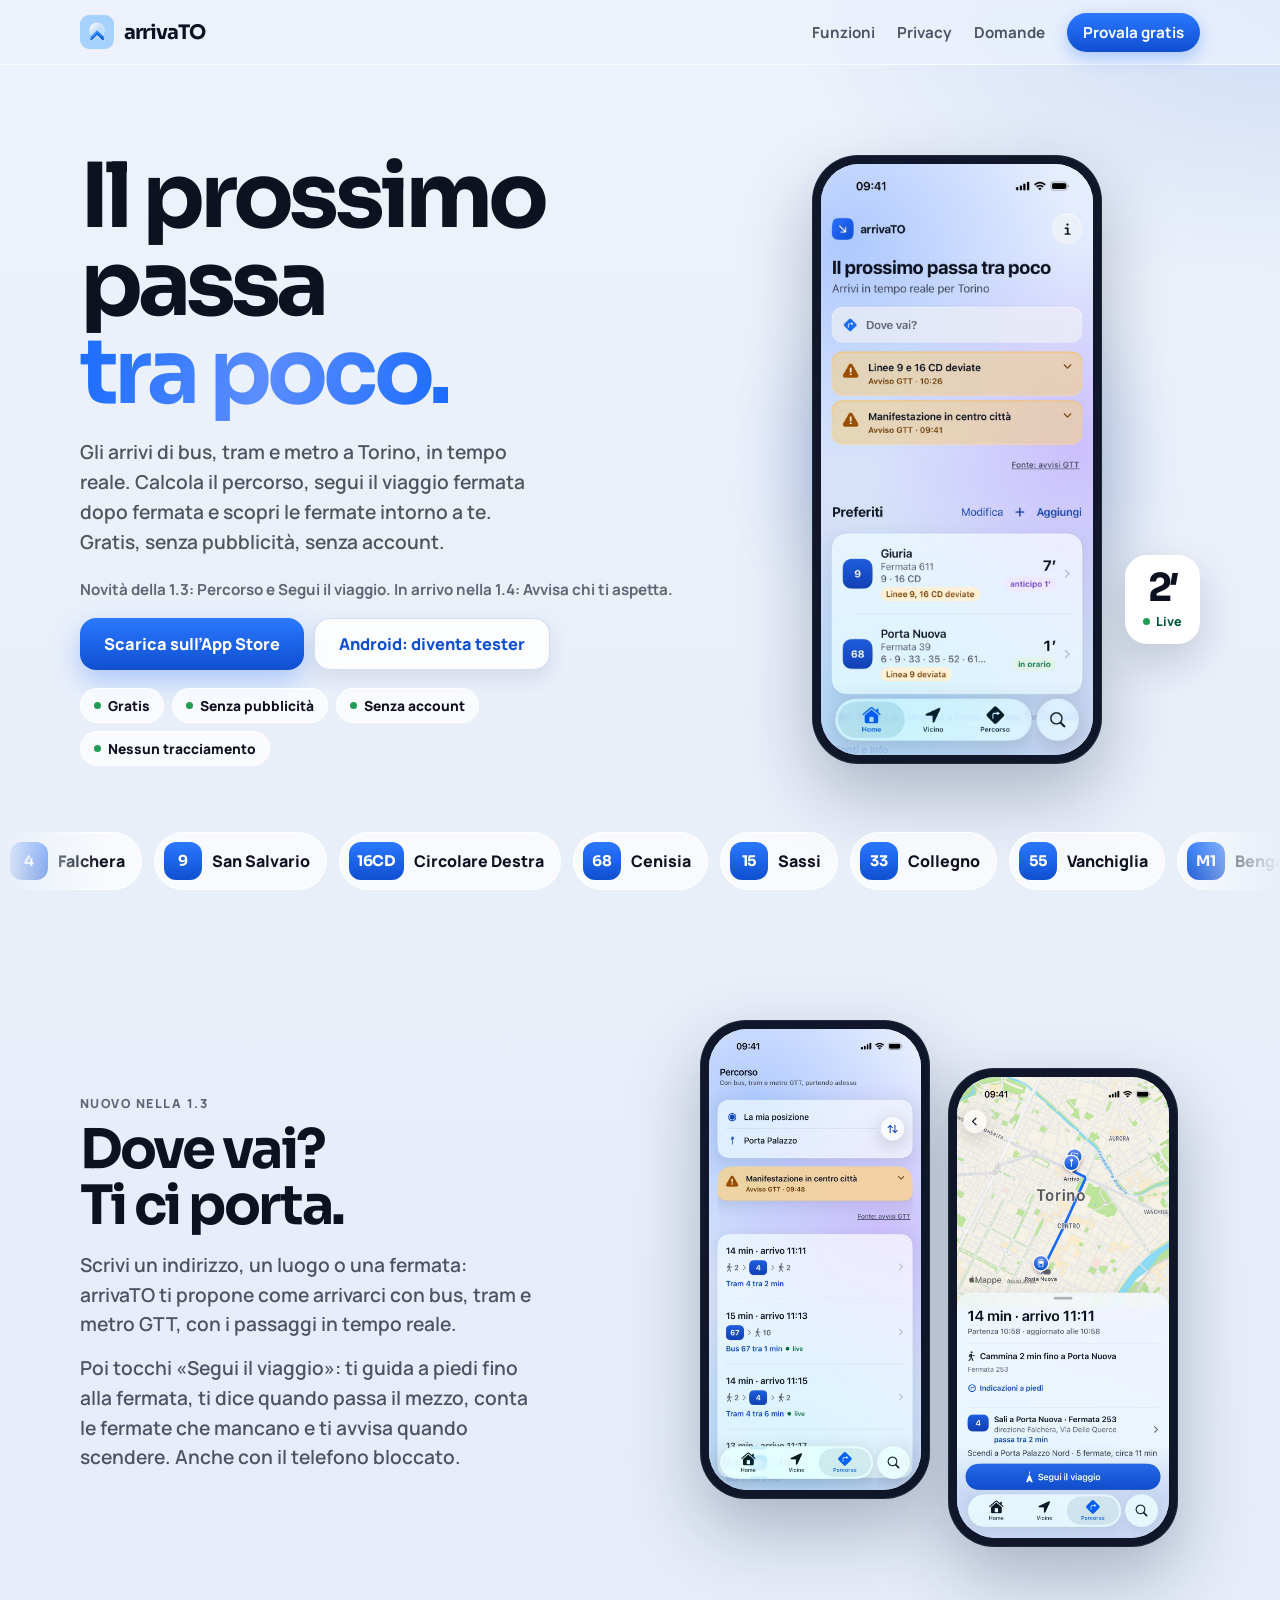
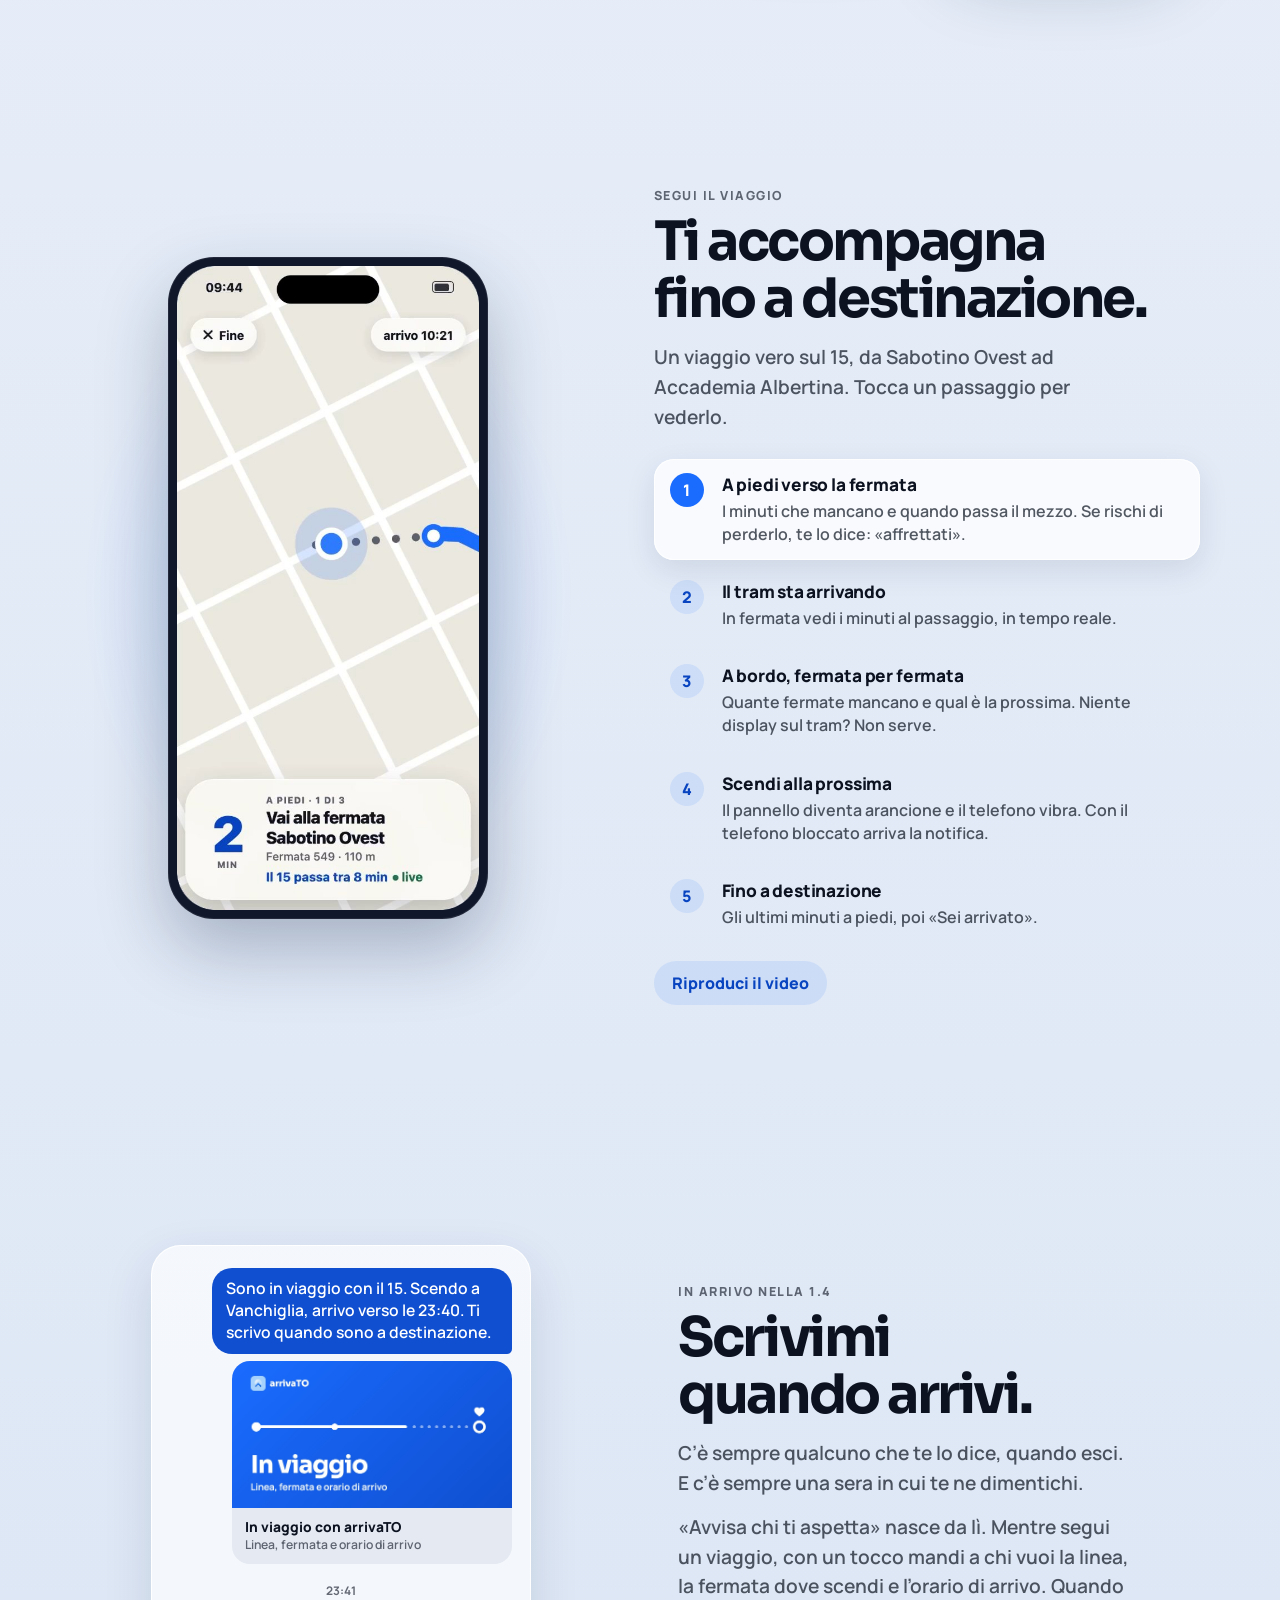
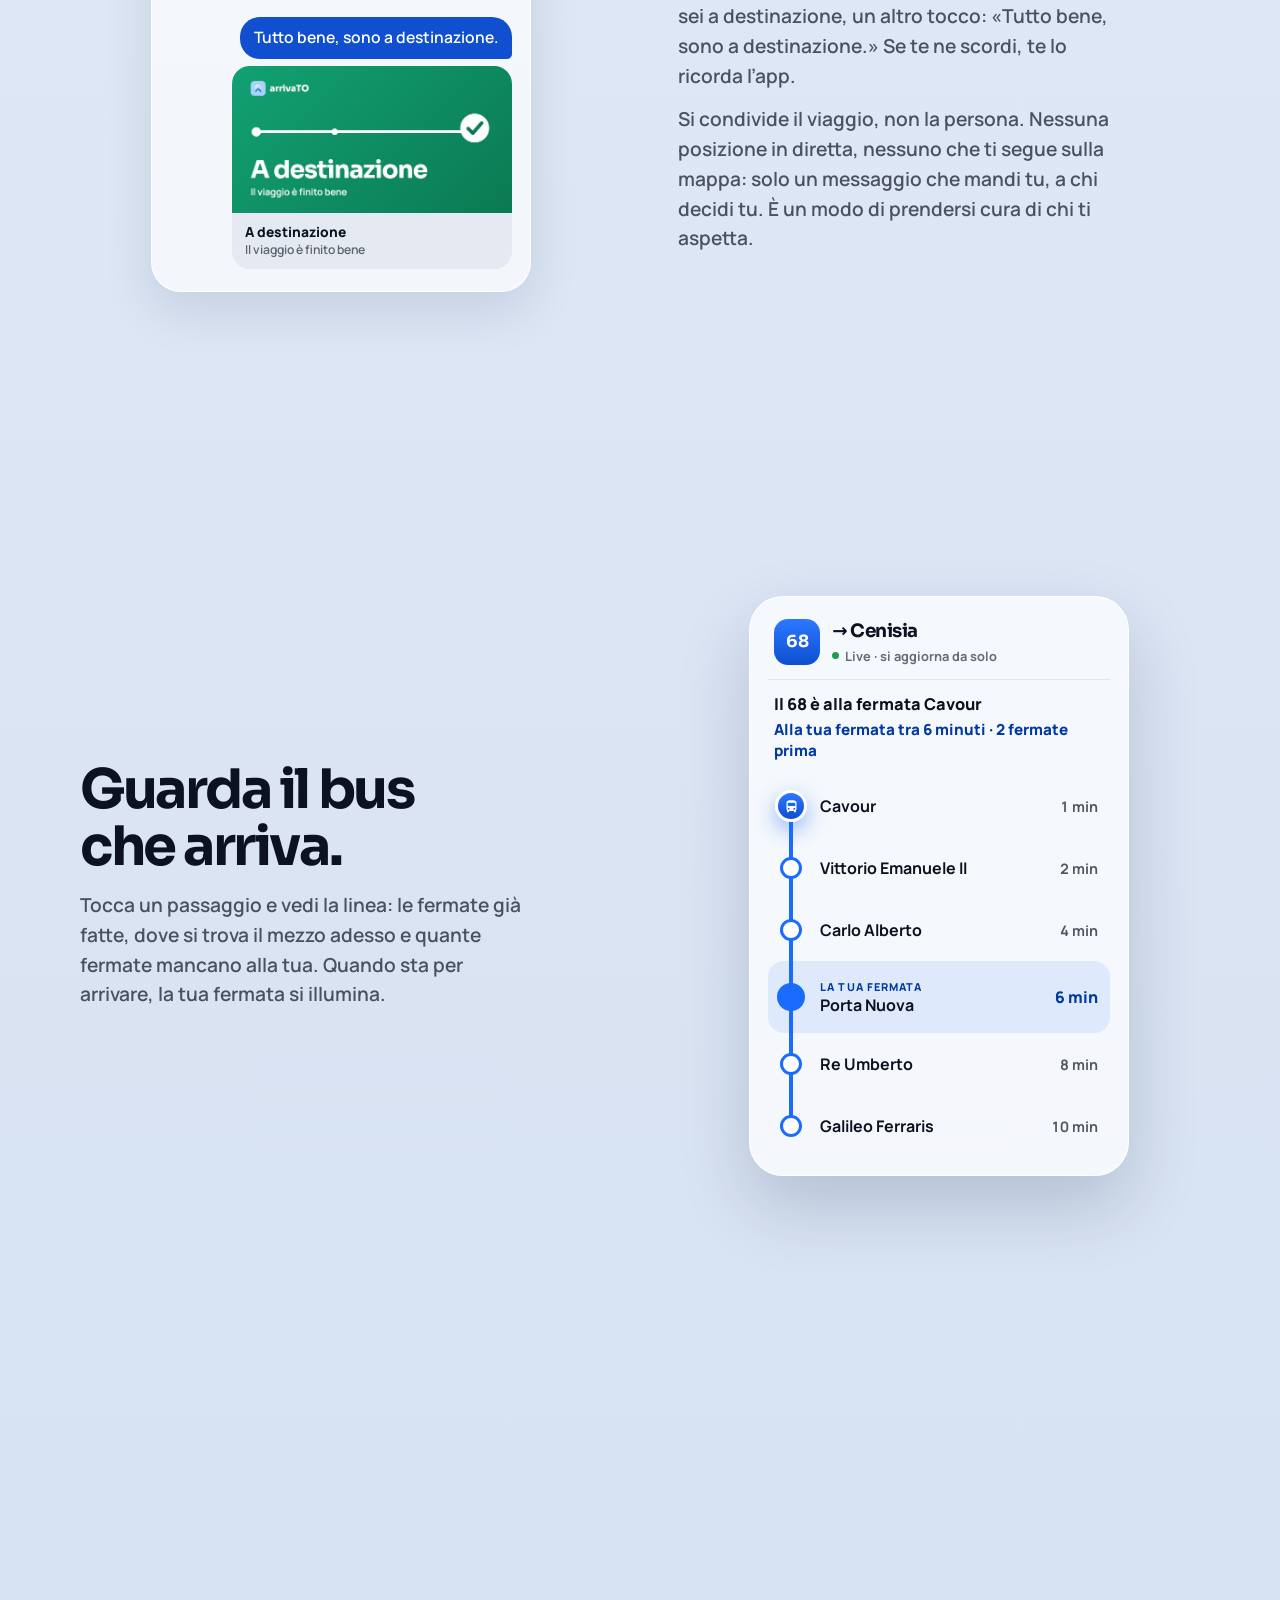
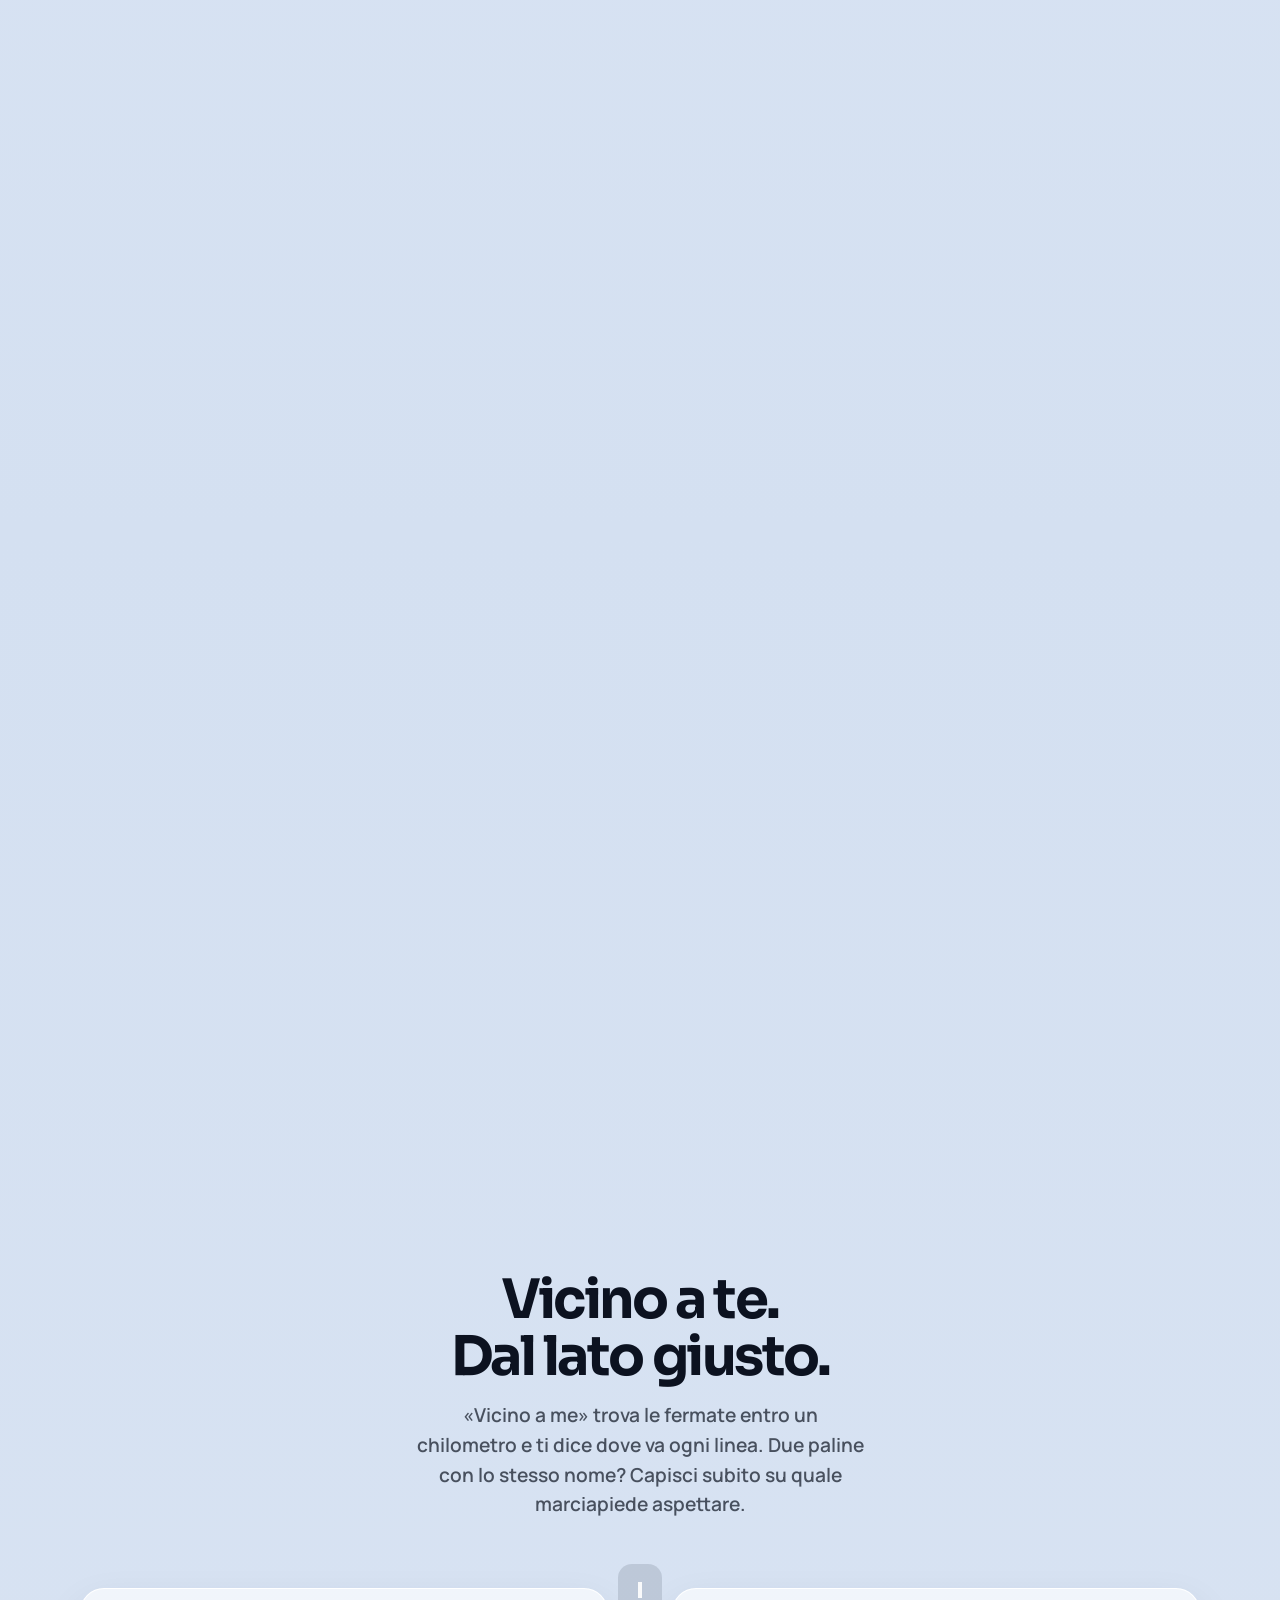
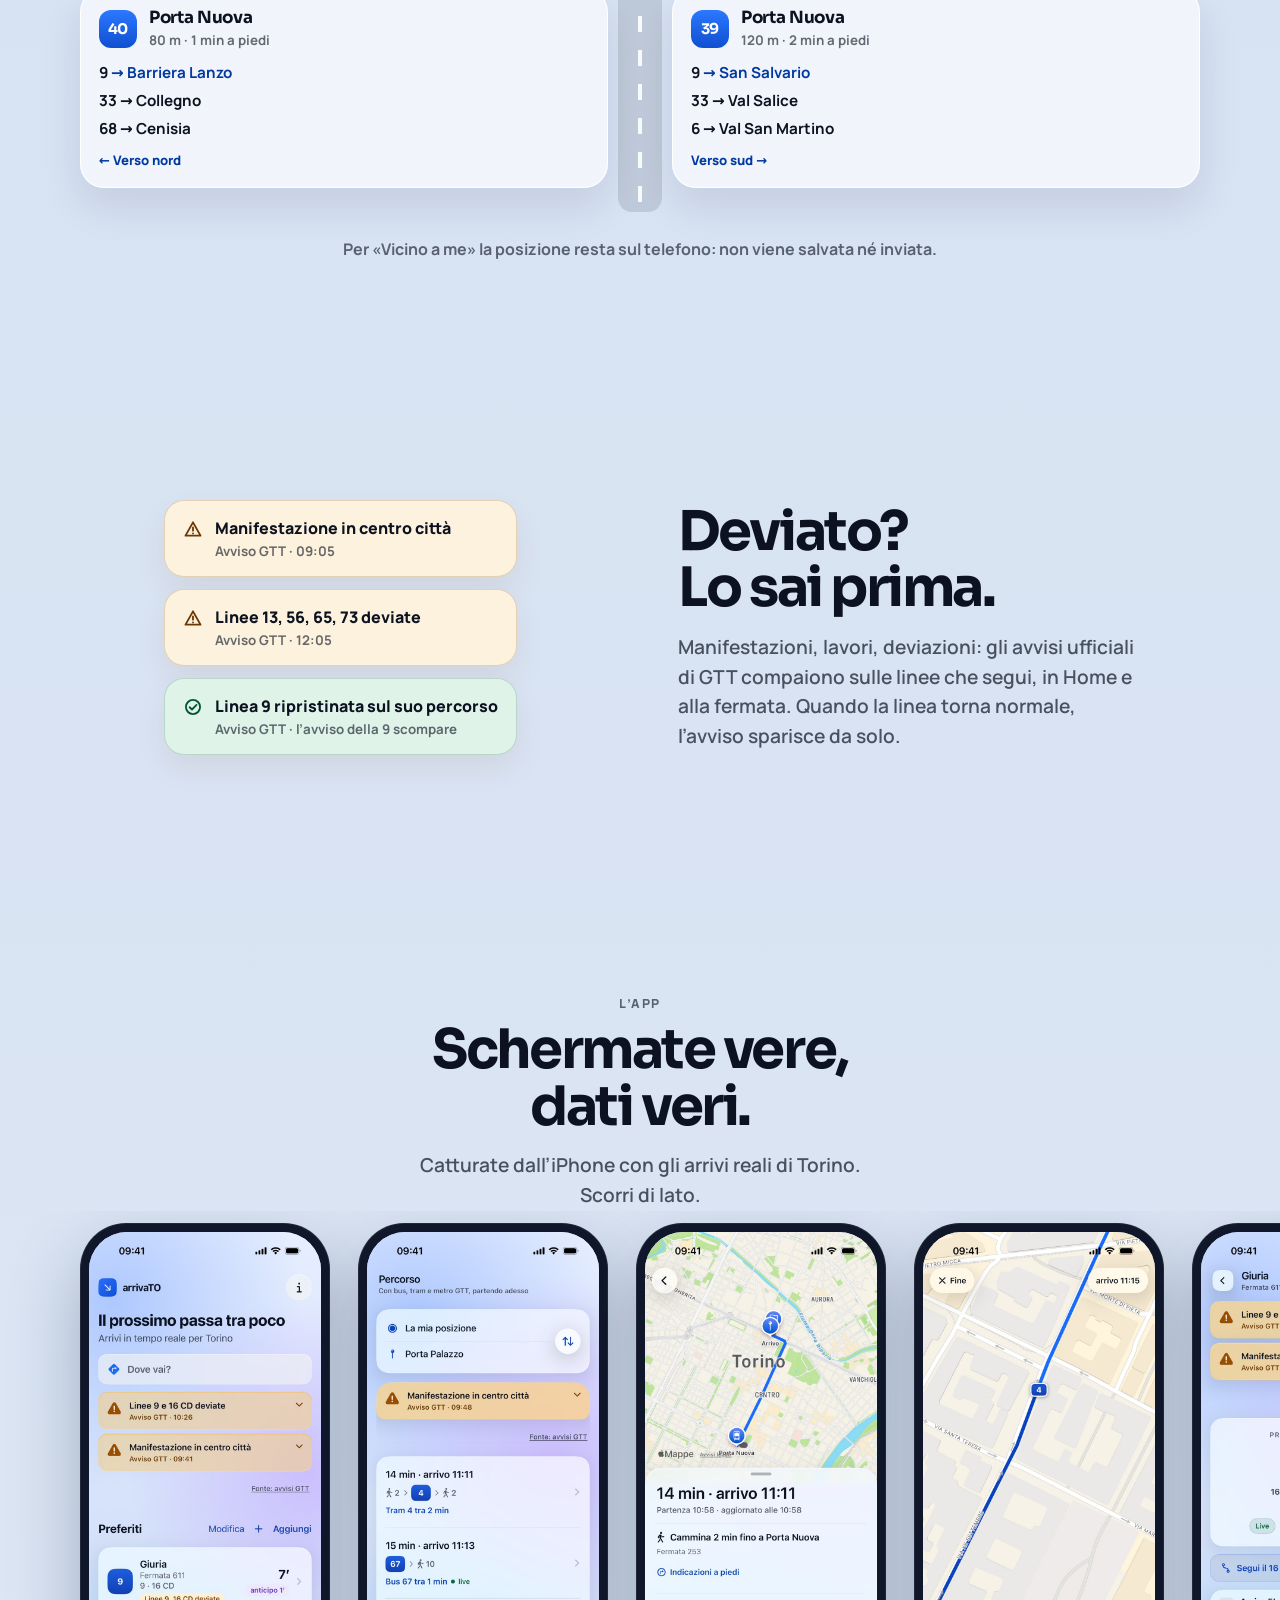
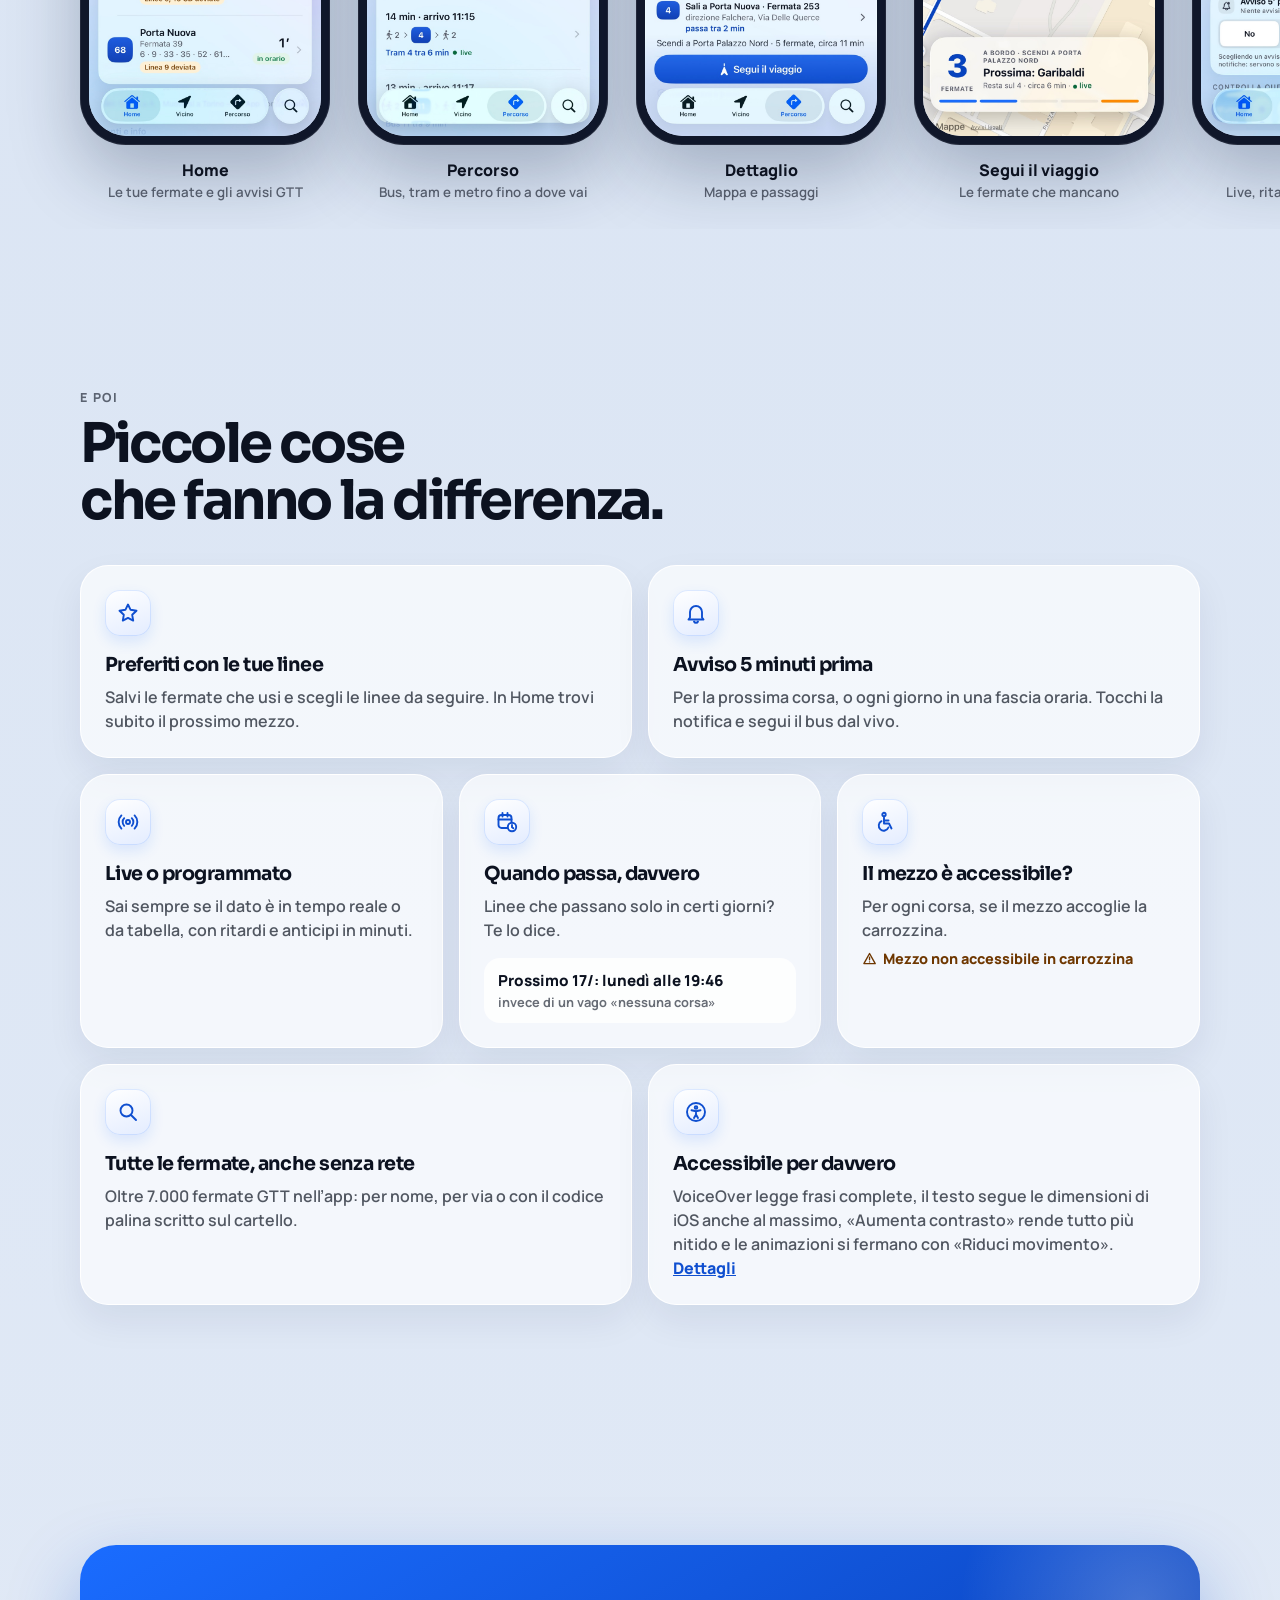
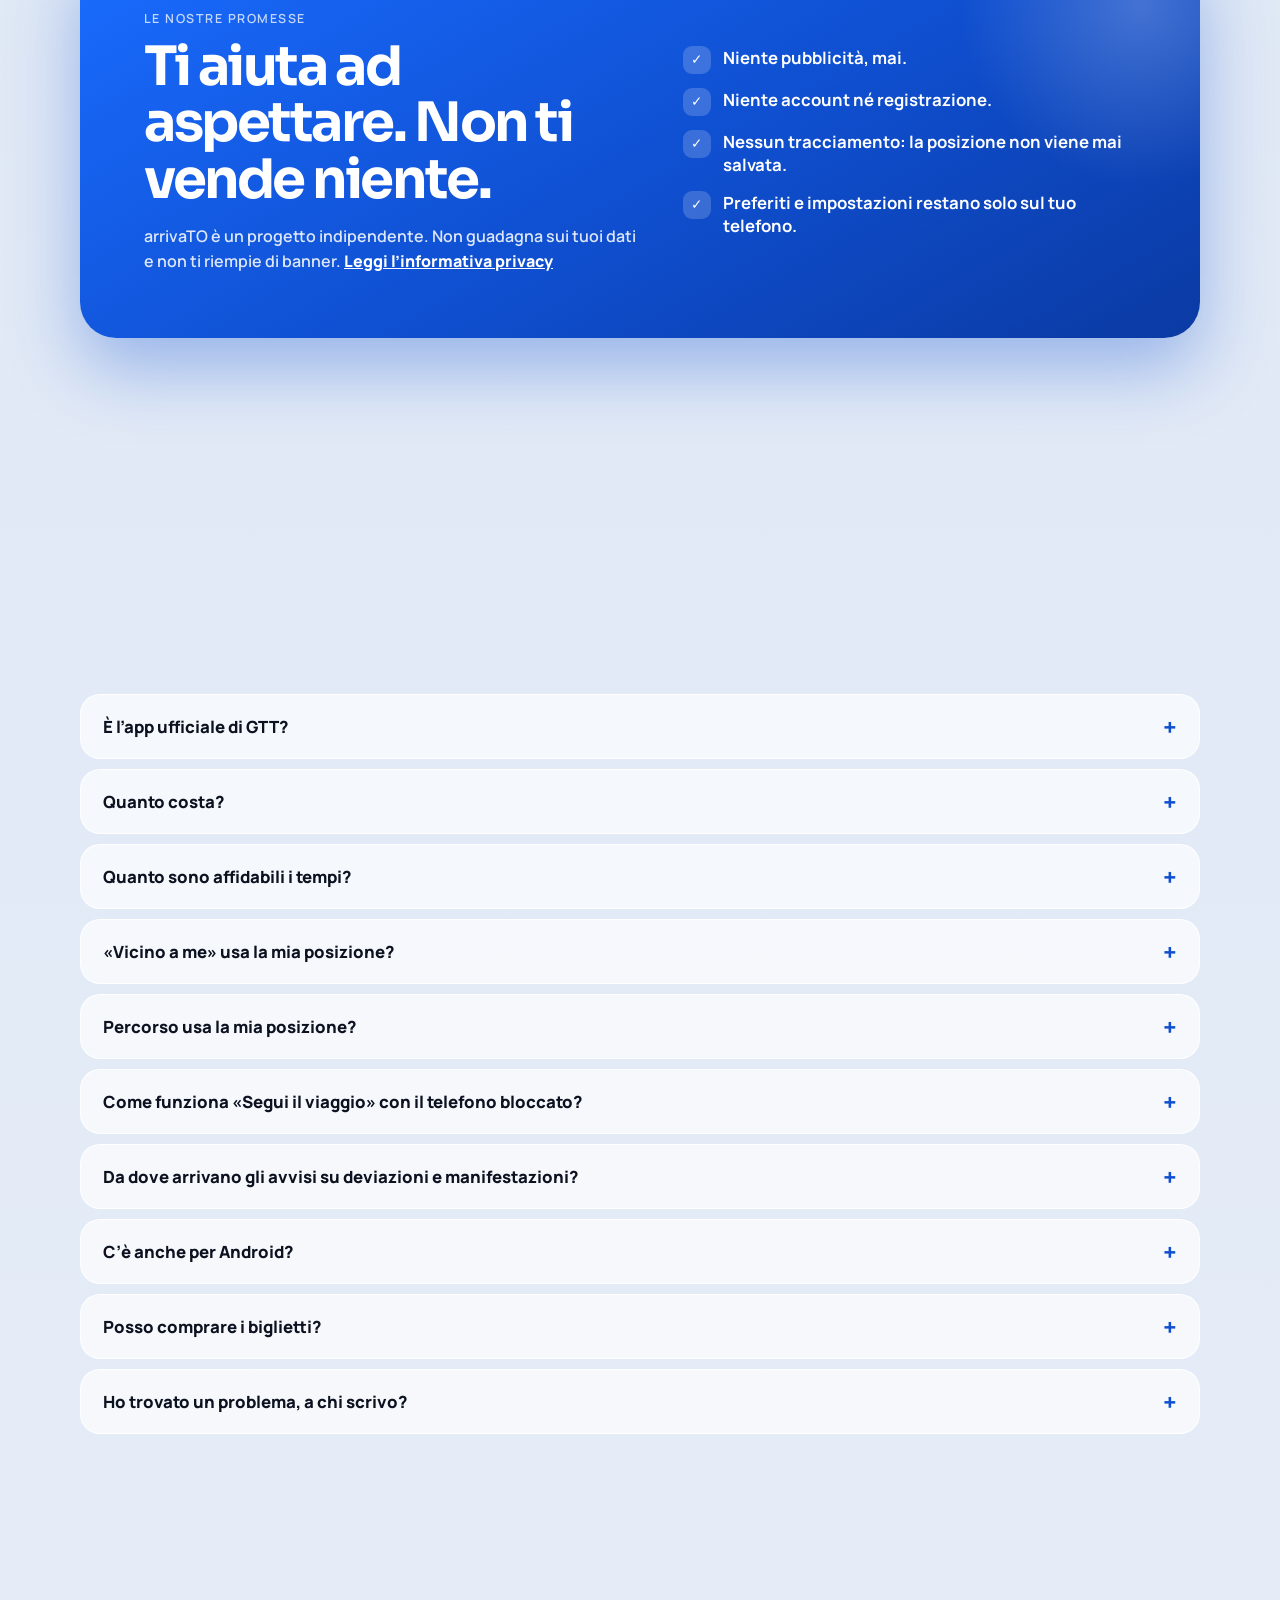
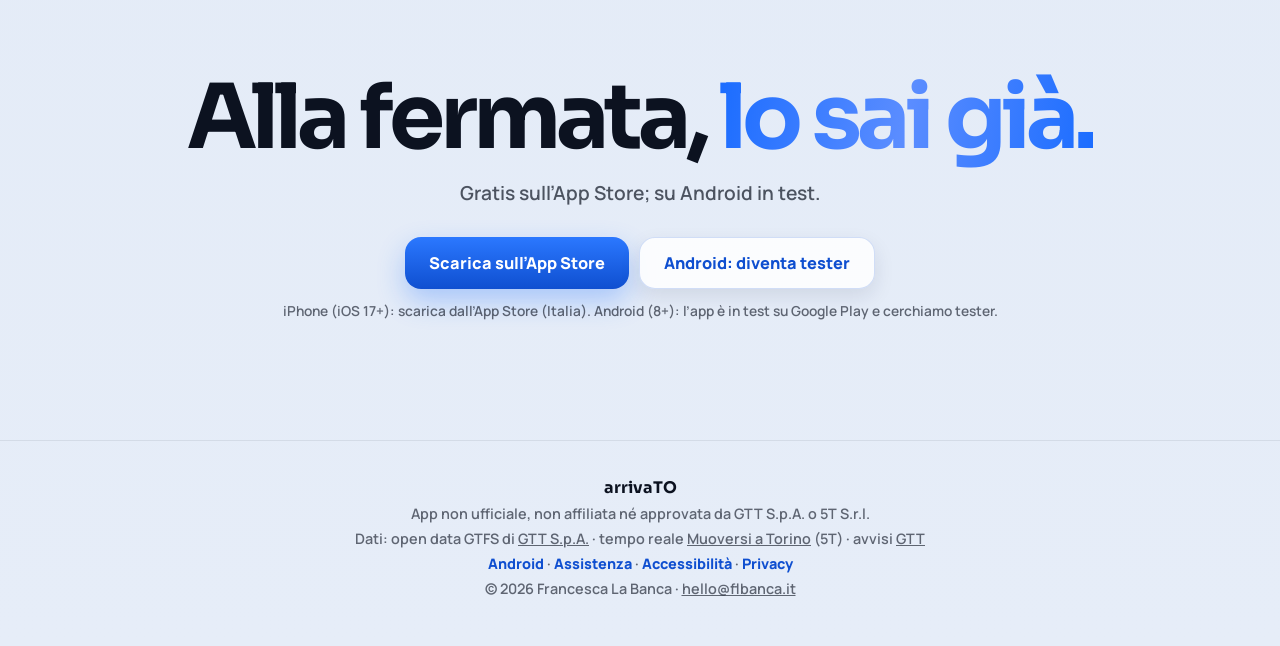
==== commit 6c0cf231: "feat(site): sezione «Scrivimi quando arrivi» per Avvisa chi ti aspetta, in arrivo nella 1.4 Co-Autho" ====
--- a/index.html
+++ b/index.html
@@ -3,8 +3,8 @@
 <head>
   <meta charset="UTF-8" />
   <meta name="viewport" content="width=device-width, initial-scale=1" />
-  <meta name="description" content="arrivaTO: quando passa il bus o il tram a Torino, in tempo reale. Segui il mezzo fermata dopo fermata, trova le fermate vicine e ricevi gli avvisi GTT. Gratis, senza pubblicità." />
-  <title>arrivaTO – arrivi di bus e tram a Torino</title>
+  <meta name="description" content="arrivaTO è l'app gratuita e non ufficiale per i mezzi GTT di Torino: orari di bus, tram e metro in tempo reale, percorso e avviso quando scendere. Senza pubblicità." />
+  <title>Orari bus, tram e metro GTT a Torino in tempo reale – arrivaTO</title>
   <link rel="canonical" href="https://flbanca.github.io/arrivato-app/" />
   <meta name="theme-color" content="#e9eef8" />
   <meta name="google-site-verification" content="3siiFYBxmafex79b7jJfbW2GZAXxfQj3Vlw9laMdJjg" />
@@ -39,6 +39,7 @@
         "Arrivi in tempo reale di bus, tram e metro GTT",
         "Percorso: calcolo del viaggio con i mezzi pubblici",
         "Segui il viaggio: guida fermata per fermata e avviso quando scendere",
+        "Avvisa chi ti aspetta (in arrivo con la versione 1.4): un messaggio con linea, fermata e orario di arrivo, e uno quando sei a destinazione",
         "Fermate vicine",
         "Avvisi GTT su deviazioni e manifestazioni",
         "Preferiti e avviso prima dell'arrivo del mezzo"
@@ -162,8 +163,8 @@
   <meta property="og:locale" content="it_IT" />
   <meta property="og:site_name" content="arrivaTO" />
   <meta property="og:url" content="https://flbanca.github.io/arrivato-app/" />
-  <meta property="og:title" content="arrivaTO – sai quando passa il bus o il tram" />
-  <meta property="og:description" content="Arrivi in tempo reale, il mezzo che si avvicina fermata dopo fermata, le fermate vicine e gli avvisi GTT. Bus e tram di Torino, gratis e senza pubblicità." />
+  <meta property="og:title" content="arrivaTO – orari di bus, tram e metro a Torino in tempo reale" />
+  <meta property="og:description" content="Sai quando passa il bus, il tram o la metro. Percorso, guida fermata per fermata e avviso quando scendere. App non ufficiale per i mezzi GTT di Torino, gratis e senza pubblicità." />
   <meta property="og:image" content="https://flbanca.github.io/arrivato-app/og.jpg" />
   <meta property="og:image:width" content="1200" />
   <meta property="og:image:height" content="630" />
@@ -535,6 +536,17 @@
     footer .footlinks a { font-weight: 800; color: var(--accent-deep); text-decoration: none; }
 
     /* ---------- Reveal ---------- */
+    /* ---------- Avvisa chi ti aspetta: the two messages as the person waiting sees them ---------- */
+    .care-chat { display: grid; gap: 18px; justify-items: end; max-width: 380px; margin: 0 auto; padding: 22px 18px; border-radius: 30px; background: var(--card); border: 1px solid var(--card-line); box-shadow: 0 18px 50px rgba(20, 40, 80, 0.12); }
+    .care-msg { display: grid; gap: 7px; justify-items: end; width: 100%; }
+    .care-bubble { background: var(--accent-deep); color: #fff; font-weight: 600; font-size: 0.98rem; line-height: 1.4; padding: 10px 14px; border-radius: 20px 20px 5px 20px; max-width: 30ch; }
+    .care-card { width: min(100%, 280px); background: #e4e9f2; border-radius: 18px; overflow: hidden; }
+    .care-card img { display: block; width: 100%; height: auto; }
+    .care-card span { display: block; padding: 9px 13px 11px; font-size: 0.86rem; font-weight: 800; color: var(--ink); }
+    .care-card small { display: block; font-size: 0.76rem; font-weight: 600; color: var(--faint); }
+    .care-time { font-size: 0.74rem; font-weight: 700; color: var(--faint); justify-self: center; }
+    .care-text .lead + .lead { margin-top: 14px; }
+
     .js .rise { opacity: 0; transform: translateY(26px); transition: opacity 0.8s var(--ease), transform 0.8s var(--ease); transition-delay: var(--d, 0s); }
     .js .rise.in { opacity: 1; transform: none; }
 
@@ -595,7 +607,7 @@
       <div>
         <h1 class="big rise">Il prossimo<br />passa <span class="grad" style="white-space: nowrap">tra poco.</span></h1>
         <p class="lead rise" style="--d: 0.08s">Gli arrivi di bus, tram e metro a Torino, in tempo reale. Calcola il percorso, segui il viaggio fermata dopo fermata e scopri le fermate intorno a te. Gratis, senza pubblicità, senza account.</p>
-        <p class="rise" style="--d: 0.12s; margin: -6px 0 18px; font-weight: 700; color: var(--faint); font-size: 0.95rem">Novità della 1.3: Percorso e Segui il viaggio.</p>
+        <p class="rise" style="--d: 0.12s; margin: -6px 0 18px; font-weight: 700; color: var(--faint); font-size: 0.95rem">Novità della 1.3: Percorso e Segui il viaggio. In arrivo nella 1.4: Avvisa chi ti aspetta.</p>
         <div class="rise" style="--d: 0.16s">
           <div class="cta-row">
             <a class="cta" href="https://apps.apple.com/it/app/arrivato/id6833643923" target="_blank" rel="noopener noreferrer">Scarica sull’App Store</a>
@@ -695,6 +707,30 @@
             <li data-from="19.8"><button type="button"><b>Fino a destinazione</b><span>Gli ultimi minuti a piedi, poi «Sei arrivato».</span></button></li>
           </ol>
           <button type="button" class="ride-toggle" id="rideToggle">Metti in pausa</button>
+        </div>
+      </div>
+    </section>
+
+    <!-- Avvisa chi ti aspetta (1.4). When 1.4 is on the App Store: kicker "Nuovo nella 1.4", hero line, JSON-LD and llms.txt lose "in arrivo". -->
+    <section aria-labelledby="care-title">
+      <div class="wrap split flip">
+        <div class="rise care-text">
+          <p class="kicker">In arrivo nella 1.4</p>
+          <h2 class="h2" id="care-title">Scrivimi<br />quando arrivi.</h2>
+          <p class="lead">C’è sempre qualcuno che te lo dice, quando esci. E c’è sempre una sera in cui te ne dimentichi.</p>
+          <p class="lead">«Avvisa chi ti aspetta» nasce da lì. Mentre segui un viaggio, con un tocco mandi a chi vuoi la linea, la fermata dove scendi e l’orario di arrivo. Quando sei a destinazione, un altro tocco: «Tutto bene, sono a destinazione.» Se te ne scordi, te lo ricorda l’app.</p>
+          <p class="lead">Si condivide il viaggio, non la persona. Nessuna posizione in diretta, nessuno che ti segue sulla mappa: solo un messaggio che mandi tu, a chi decidi tu. È un modo di prendersi cura di chi ti aspetta.</p>
+        </div>
+        <div class="care-chat rise" style="--d: 0.08s" role="img" aria-label="Due messaggi in una chat. Il primo: Sono in viaggio con il 15, scendo a Vanchiglia, arrivo verso le 23:40. Ti scrivo quando sono a destinazione. Sotto, il riquadro «In viaggio con arrivaTO». Il secondo, più tardi: Tutto bene, sono a destinazione. Sotto, il riquadro «A destinazione».">
+          <div class="care-msg" aria-hidden="true">
+            <div class="care-bubble">Sono in viaggio con il 15. Scendo a Vanchiglia, arrivo verso le 23:40. Ti scrivo quando sono a destinazione.</div>
+            <div class="care-card"><img src="og-viaggio.jpg" width="1200" height="630" loading="lazy" alt="" /><span>In viaggio con arrivaTO<small>Linea, fermata e orario di arrivo</small></span></div>
+          </div>
+          <p class="care-time" aria-hidden="true">23:41</p>
+          <div class="care-msg" aria-hidden="true">
+            <div class="care-bubble">Tutto bene, sono a destinazione.</div>
+            <div class="care-card"><img src="og-arrivo.jpg" width="1200" height="630" loading="lazy" alt="" /><span>A destinazione<small>Il viaggio è finito bene</small></span></div>
+          </div>
         </div>
       </div>
     </section>
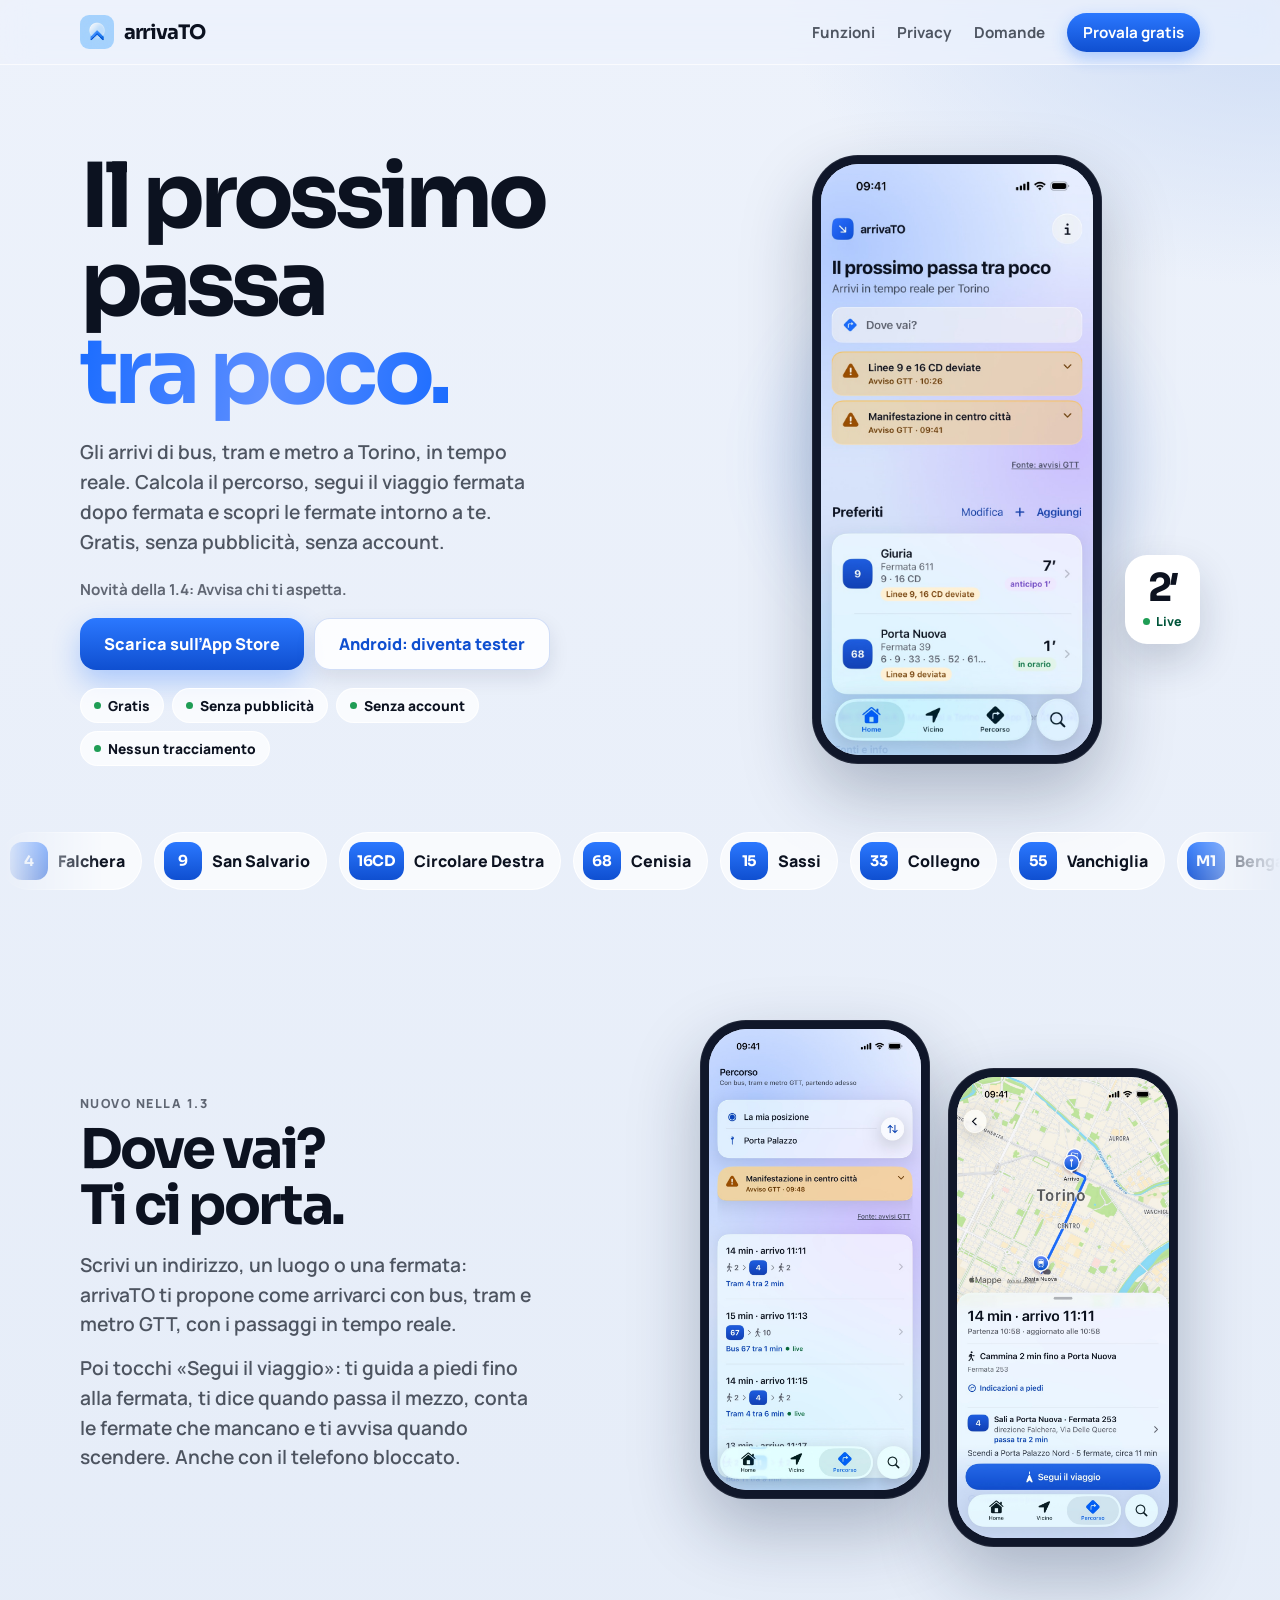
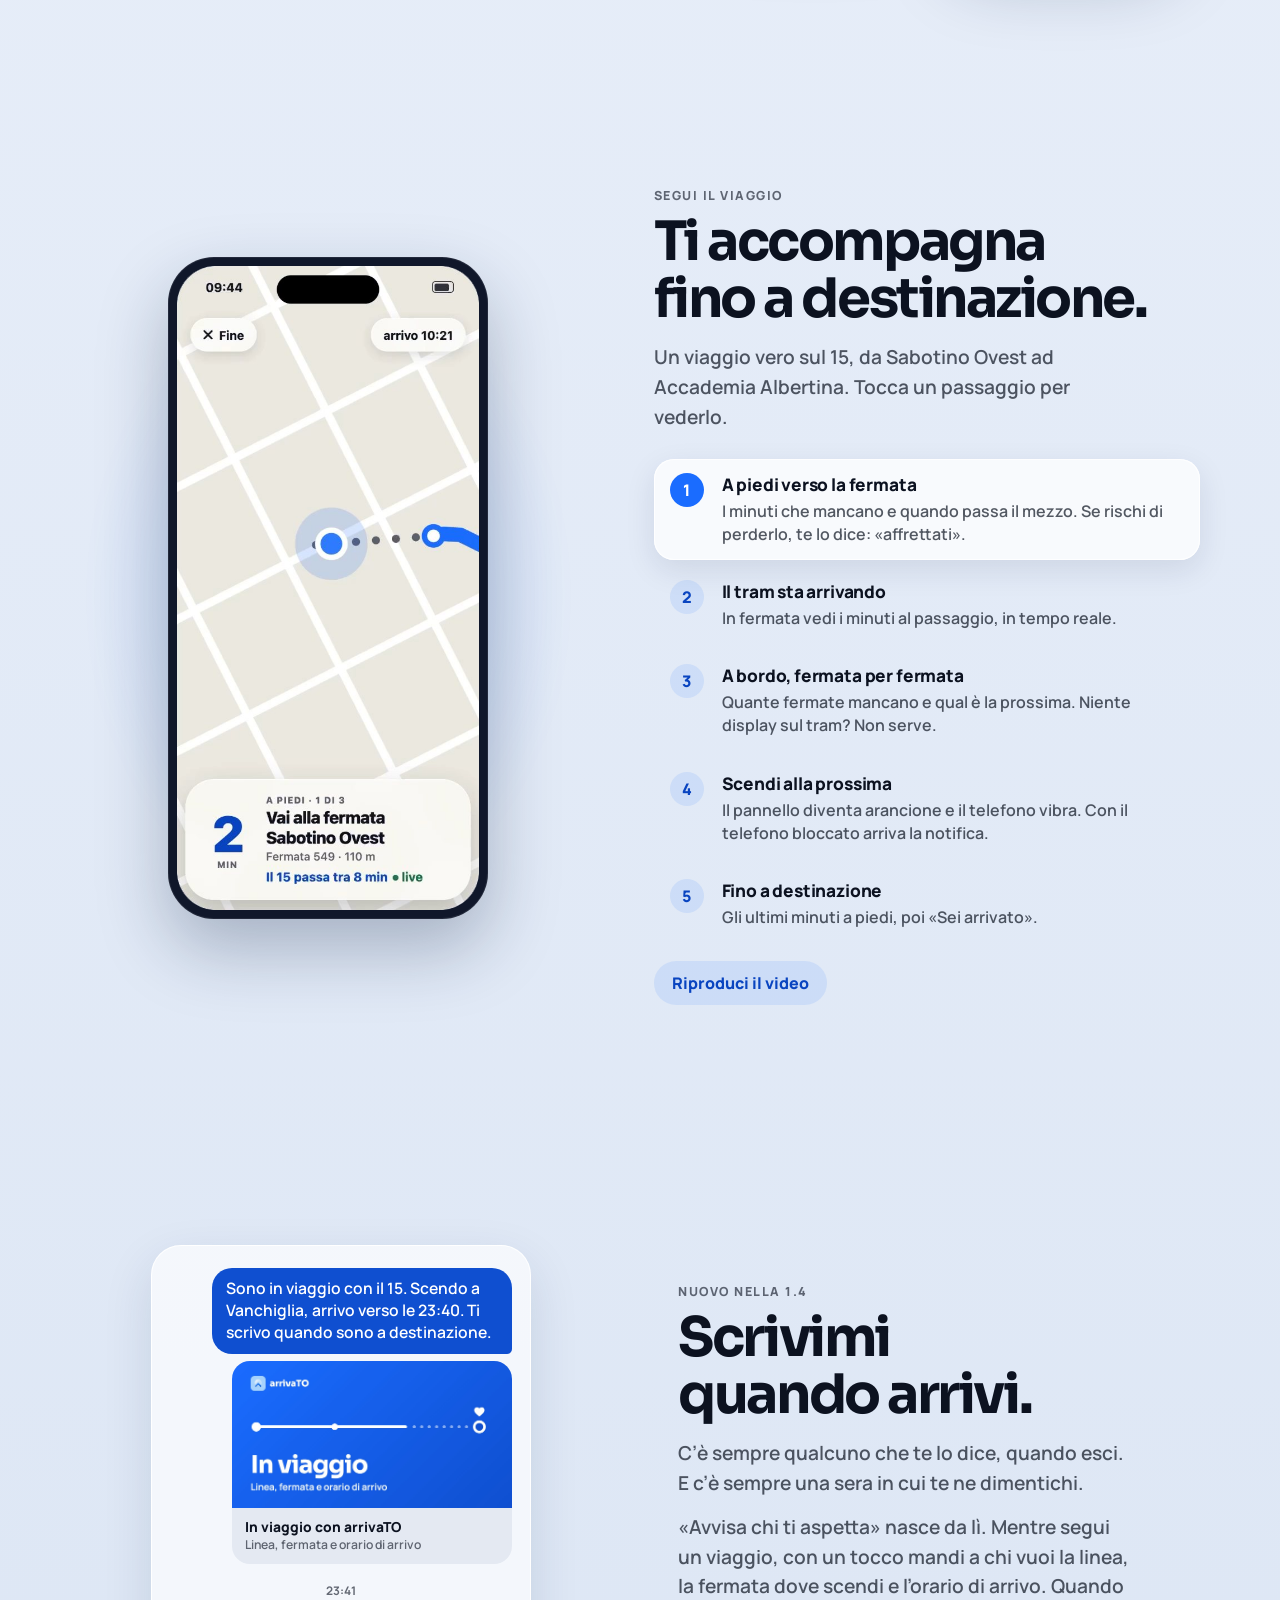
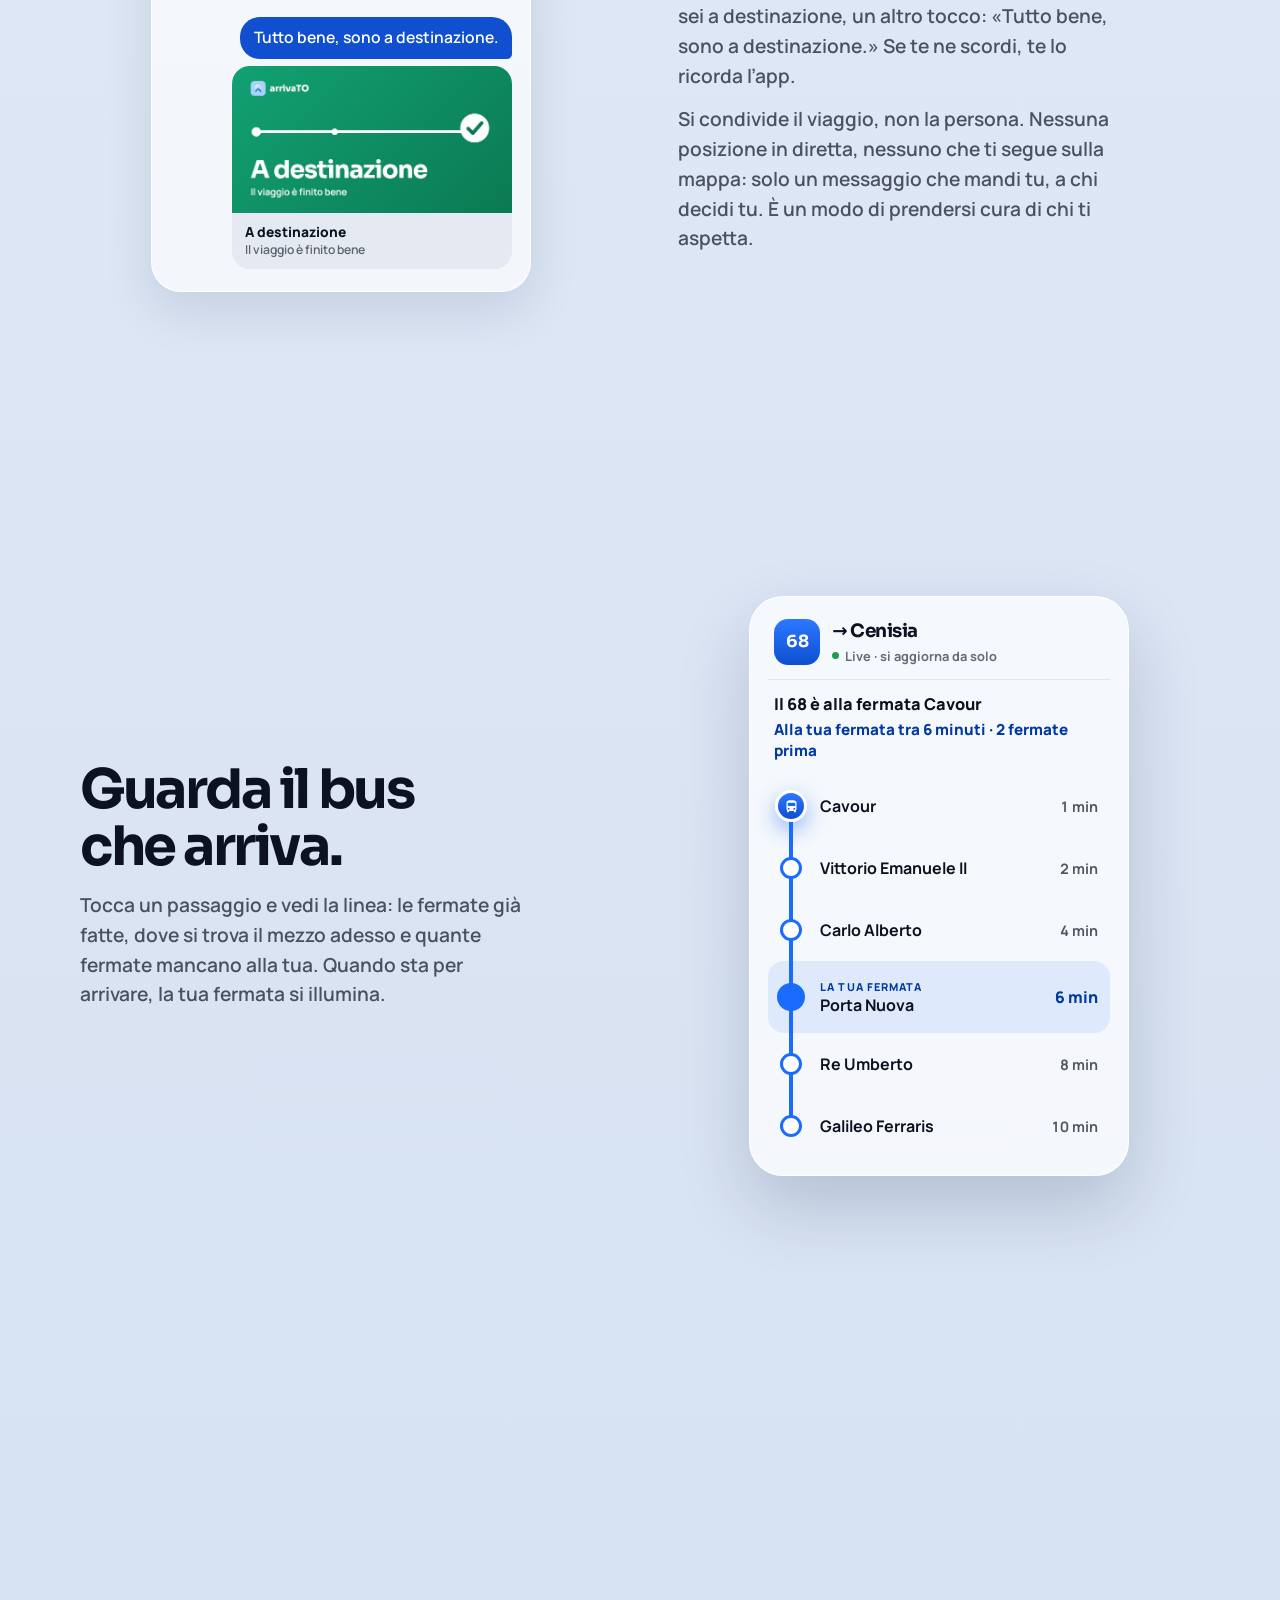
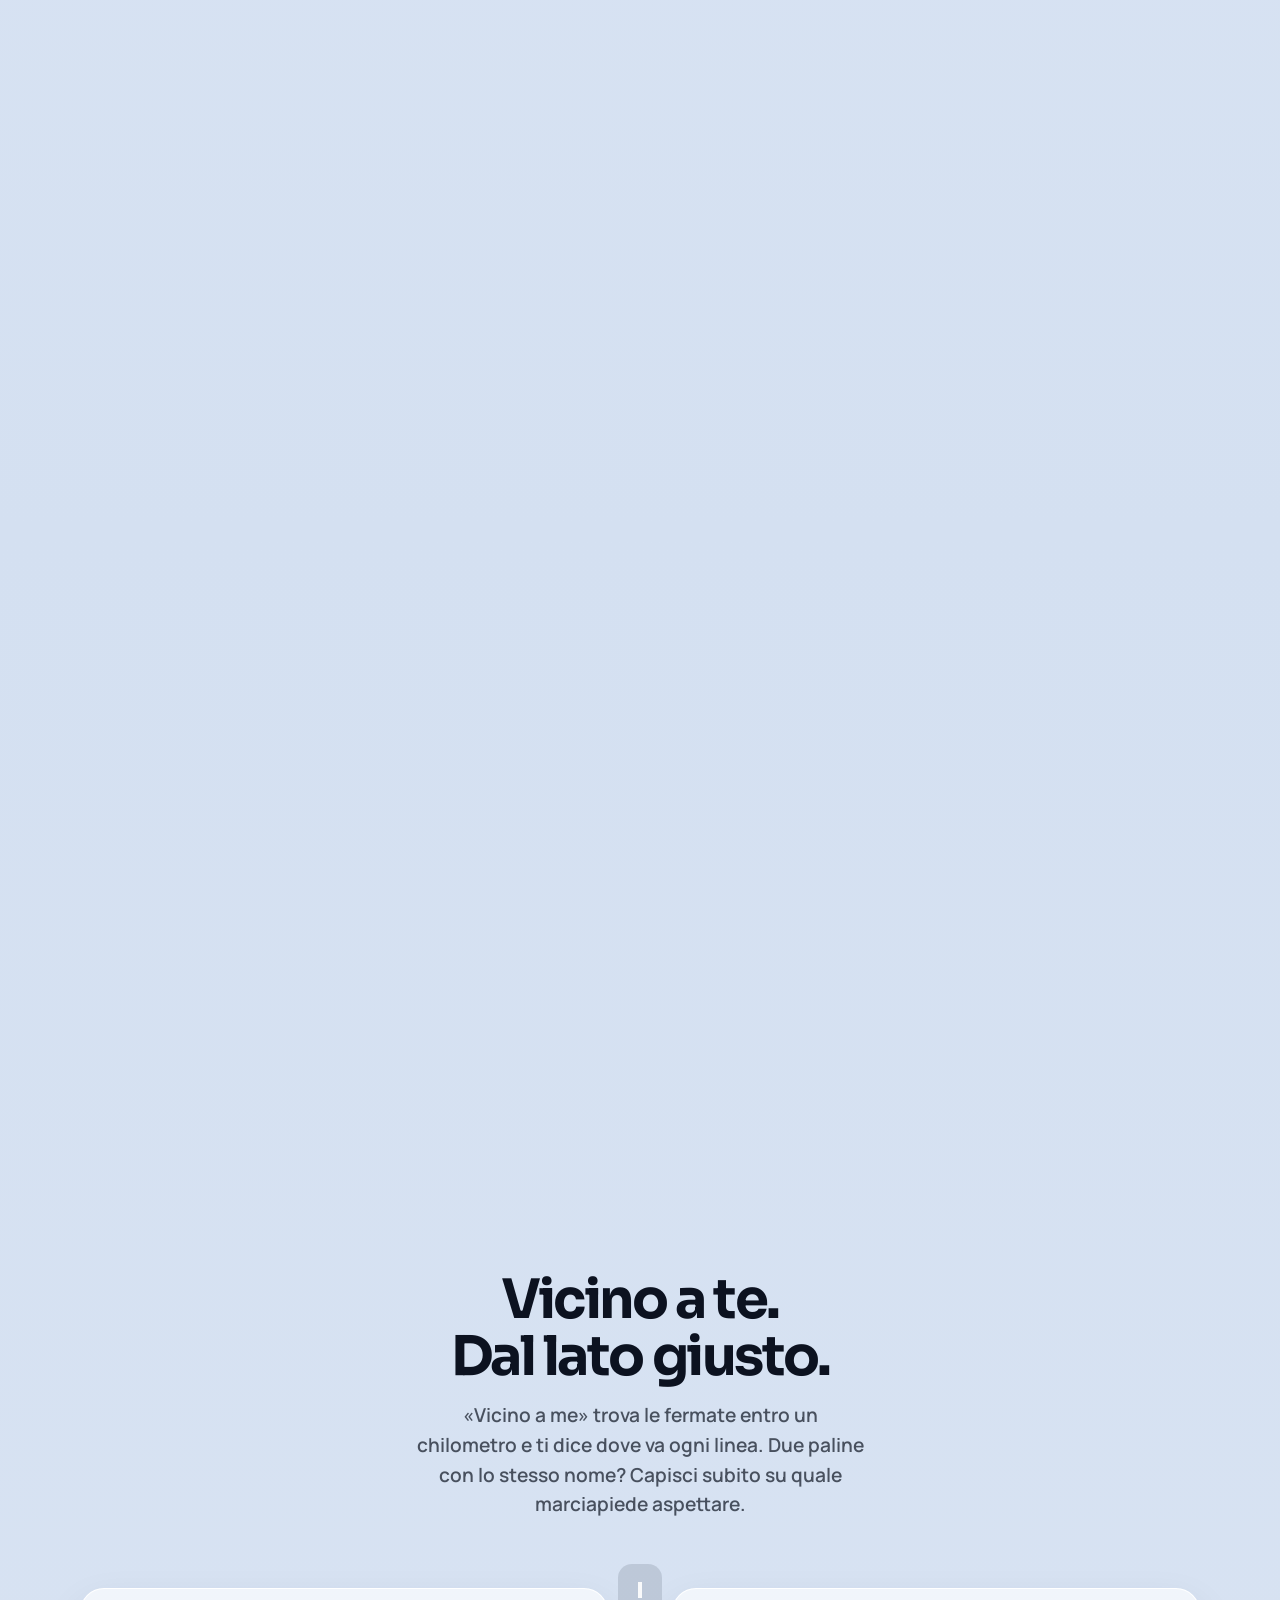
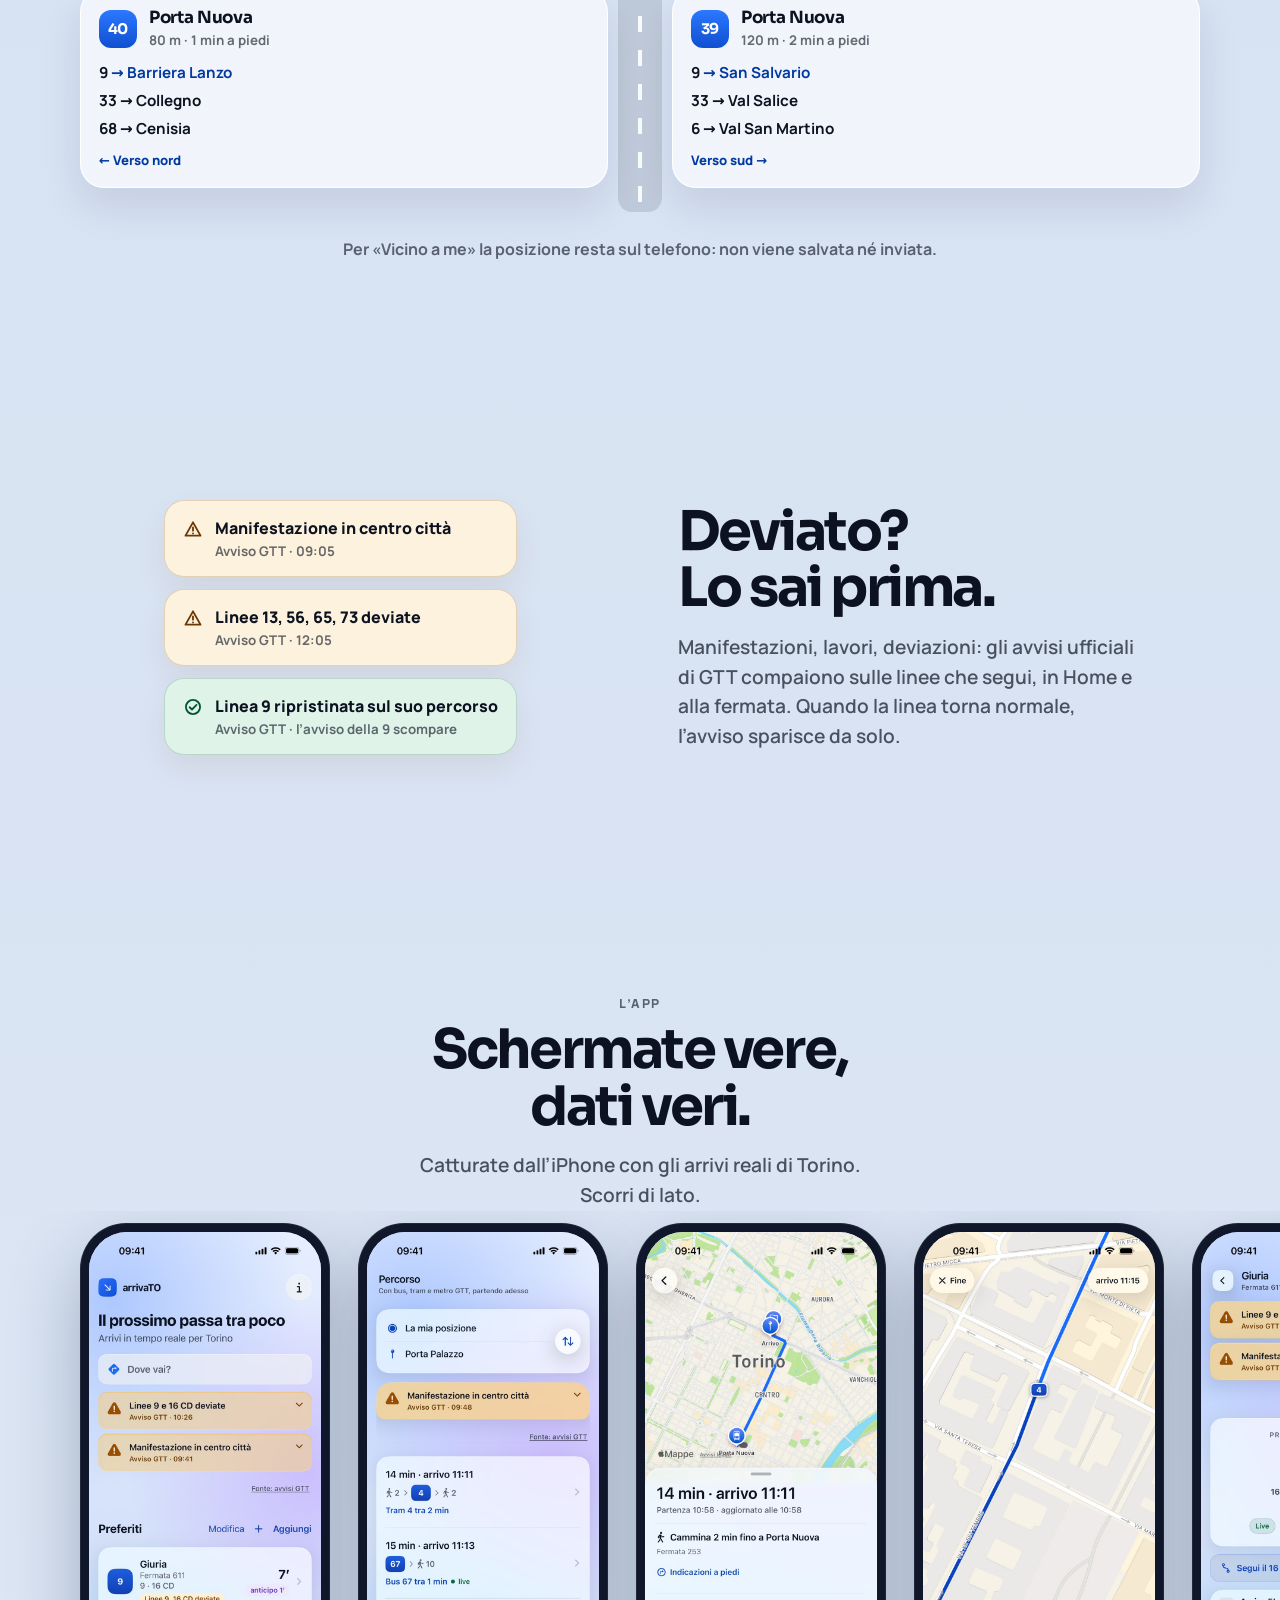
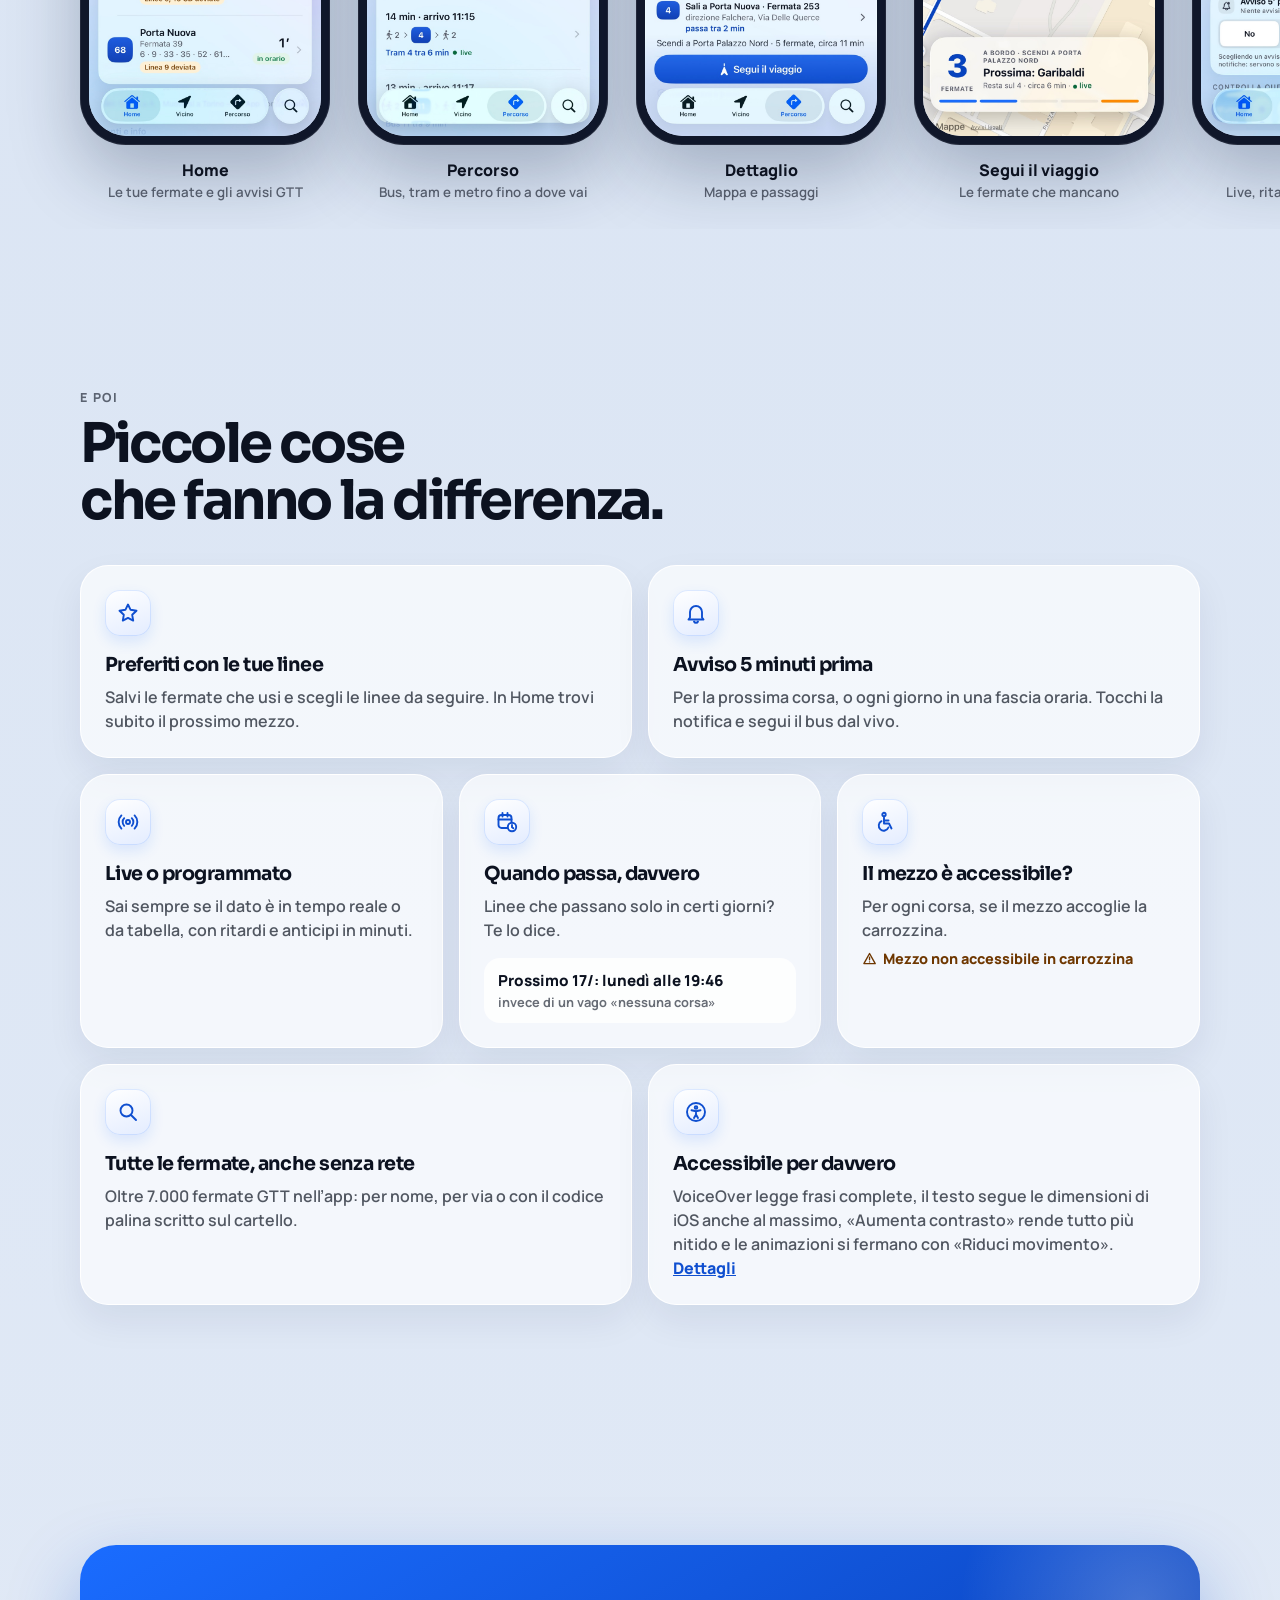
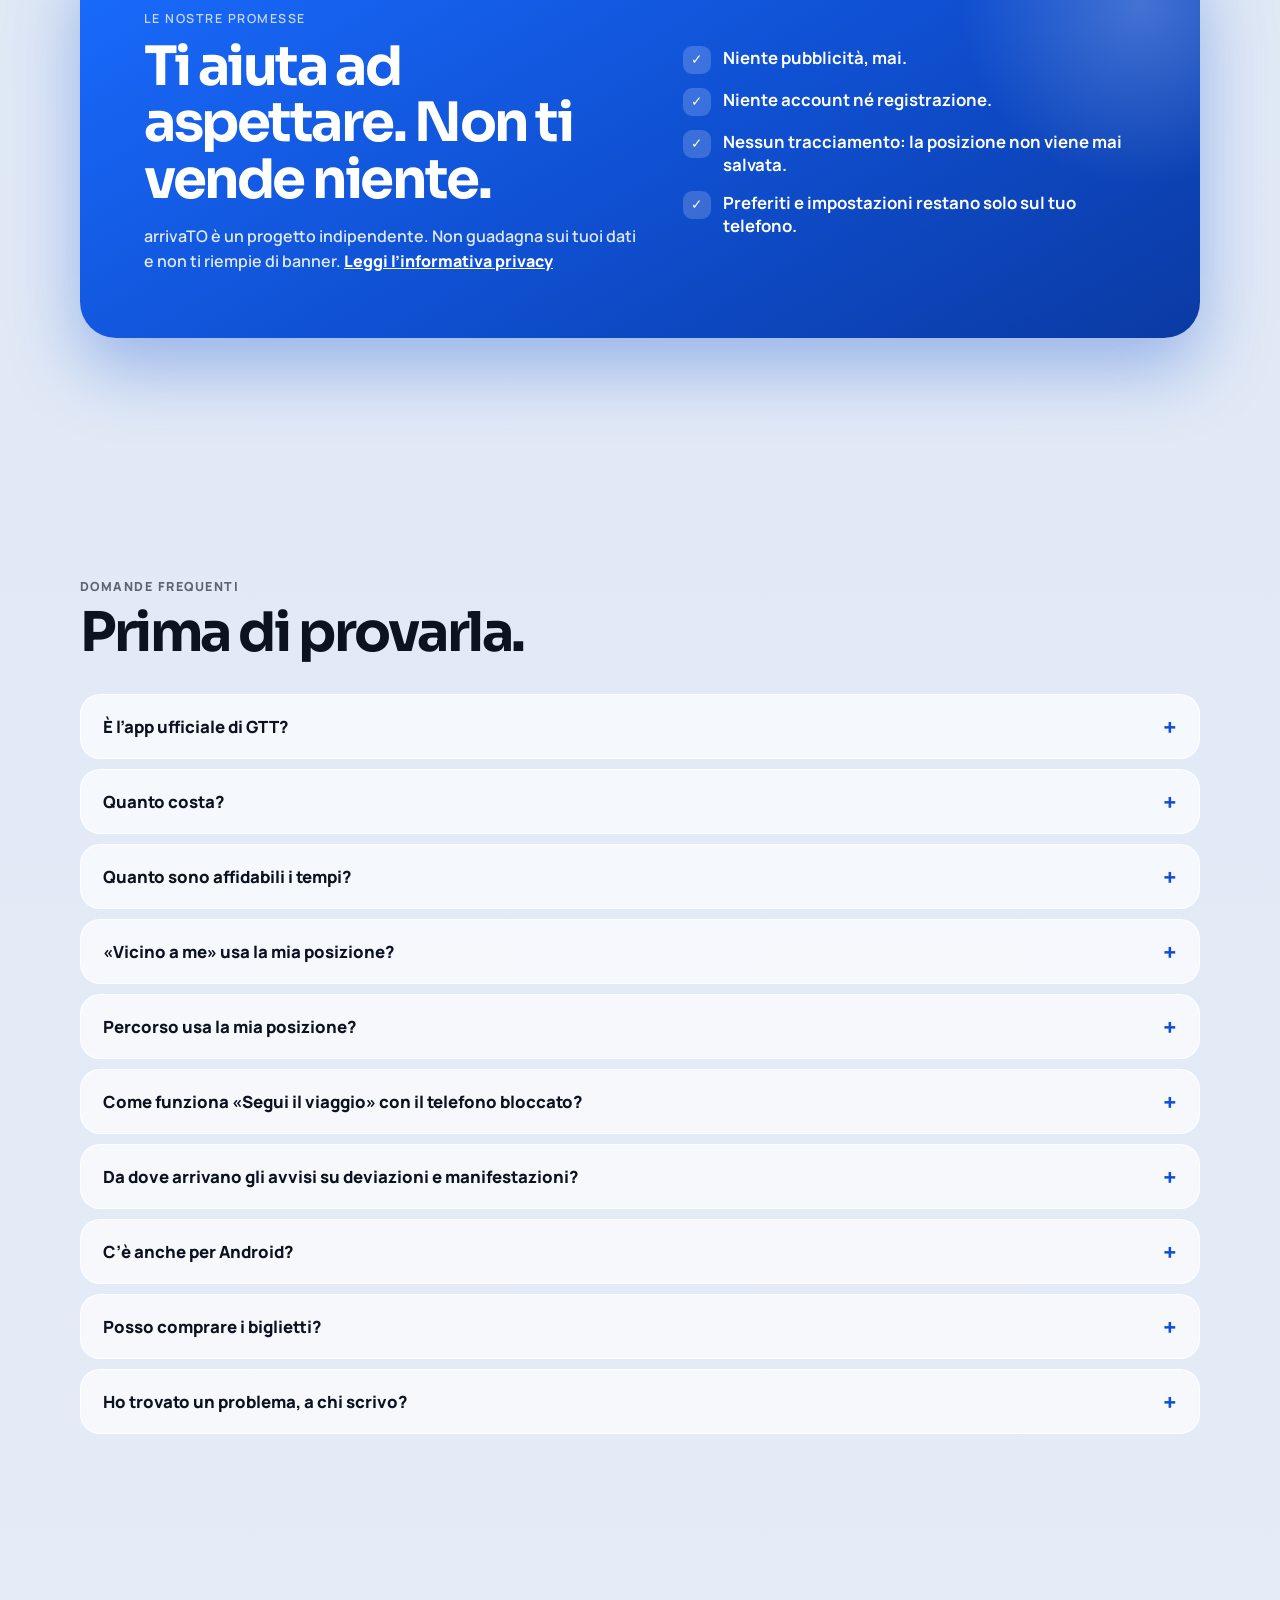
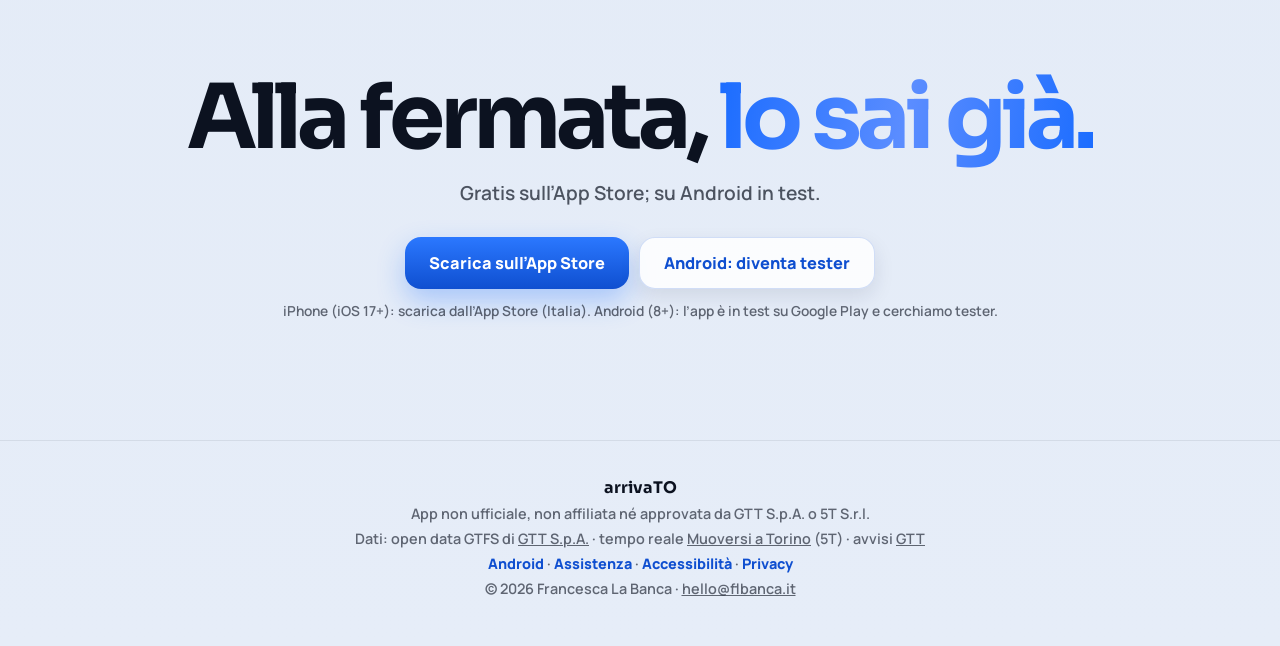
==== commit 83e7dbd4: "feat(site): Avvisa chi ti aspetta è uscita con la 1.4 Co-Authored-By: Claude Fable 5.2 <noreply@anth" ====
--- a/index.html
+++ b/index.html
@@ -39,7 +39,7 @@
         "Arrivi in tempo reale di bus, tram e metro GTT",
         "Percorso: calcolo del viaggio con i mezzi pubblici",
         "Segui il viaggio: guida fermata per fermata e avviso quando scendere",
-        "Avvisa chi ti aspetta (in arrivo con la versione 1.4): un messaggio con linea, fermata e orario di arrivo, e uno quando sei a destinazione",
+        "Avvisa chi ti aspetta (su iPhone dalla versione 1.4): un messaggio con linea, fermata e orario di arrivo, e uno quando sei a destinazione",
         "Fermate vicine",
         "Avvisi GTT su deviazioni e manifestazioni",
         "Preferiti e avviso prima dell'arrivo del mezzo"
@@ -607,7 +607,7 @@
       <div>
         <h1 class="big rise">Il prossimo<br />passa <span class="grad" style="white-space: nowrap">tra poco.</span></h1>
         <p class="lead rise" style="--d: 0.08s">Gli arrivi di bus, tram e metro a Torino, in tempo reale. Calcola il percorso, segui il viaggio fermata dopo fermata e scopri le fermate intorno a te. Gratis, senza pubblicità, senza account.</p>
-        <p class="rise" style="--d: 0.12s; margin: -6px 0 18px; font-weight: 700; color: var(--faint); font-size: 0.95rem">Novità della 1.3: Percorso e Segui il viaggio. In arrivo nella 1.4: Avvisa chi ti aspetta.</p>
+        <p class="rise" style="--d: 0.12s; margin: -6px 0 18px; font-weight: 700; color: var(--faint); font-size: 0.95rem">Novità della 1.4: Avvisa chi ti aspetta.</p>
         <div class="rise" style="--d: 0.16s">
           <div class="cta-row">
             <a class="cta" href="https://apps.apple.com/it/app/arrivato/id6833643923" target="_blank" rel="noopener noreferrer">Scarica sull’App Store</a>
@@ -711,11 +711,11 @@
       </div>
     </section>
 
-    <!-- Avvisa chi ti aspetta (1.4). When 1.4 is on the App Store: kicker "Nuovo nella 1.4", hero line, JSON-LD and llms.txt lose "in arrivo". -->
+    <!-- Avvisa chi ti aspetta (iPhone 1.4). When Android gets it: drop "su iPhone" in the JSON-LD and in llms.txt. -->
     <section aria-labelledby="care-title">
       <div class="wrap split flip">
         <div class="rise care-text">
-          <p class="kicker">In arrivo nella 1.4</p>
+          <p class="kicker">Nuovo nella 1.4</p>
           <h2 class="h2" id="care-title">Scrivimi<br />quando arrivi.</h2>
           <p class="lead">C’è sempre qualcuno che te lo dice, quando esci. E c’è sempre una sera in cui te ne dimentichi.</p>
           <p class="lead">«Avvisa chi ti aspetta» nasce da lì. Mentre segui un viaggio, con un tocco mandi a chi vuoi la linea, la fermata dove scendi e l’orario di arrivo. Quando sei a destinazione, un altro tocco: «Tutto bene, sono a destinazione.» Se te ne scordi, te lo ricorda l’app.</p>
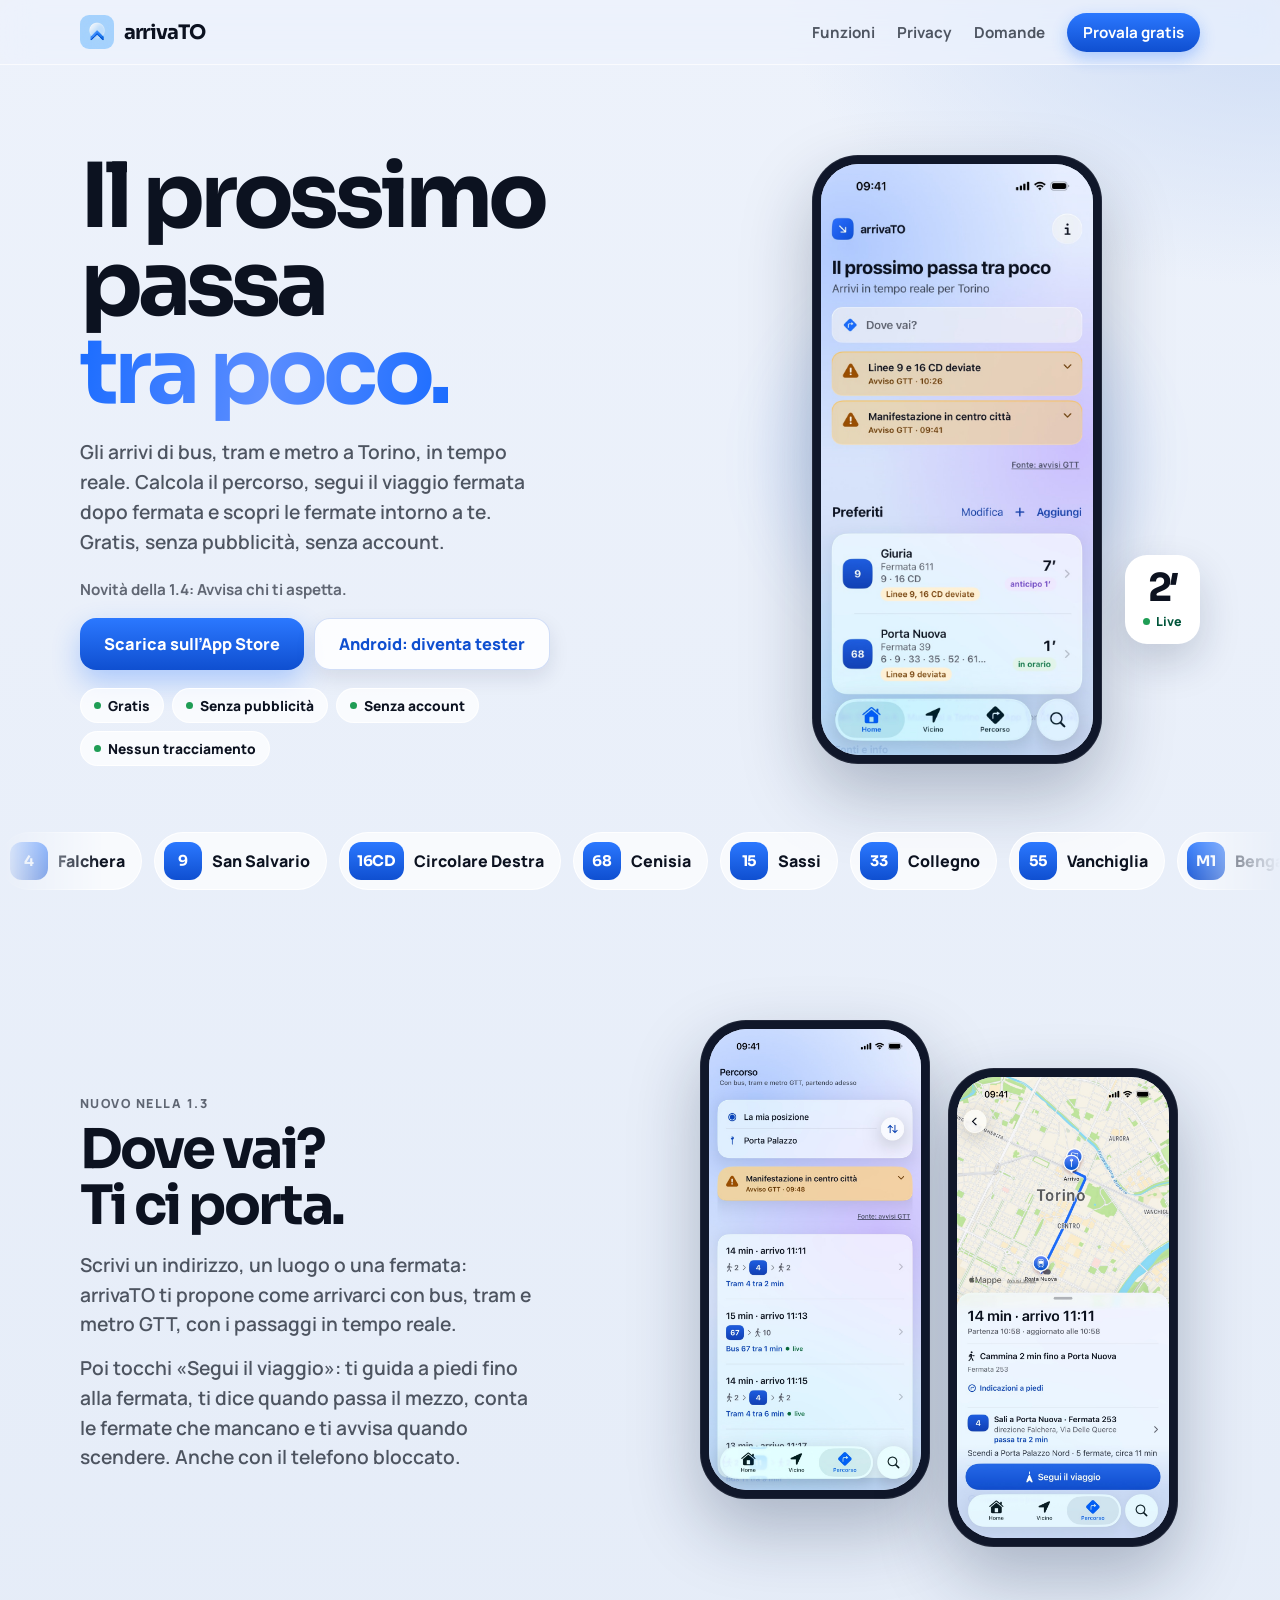
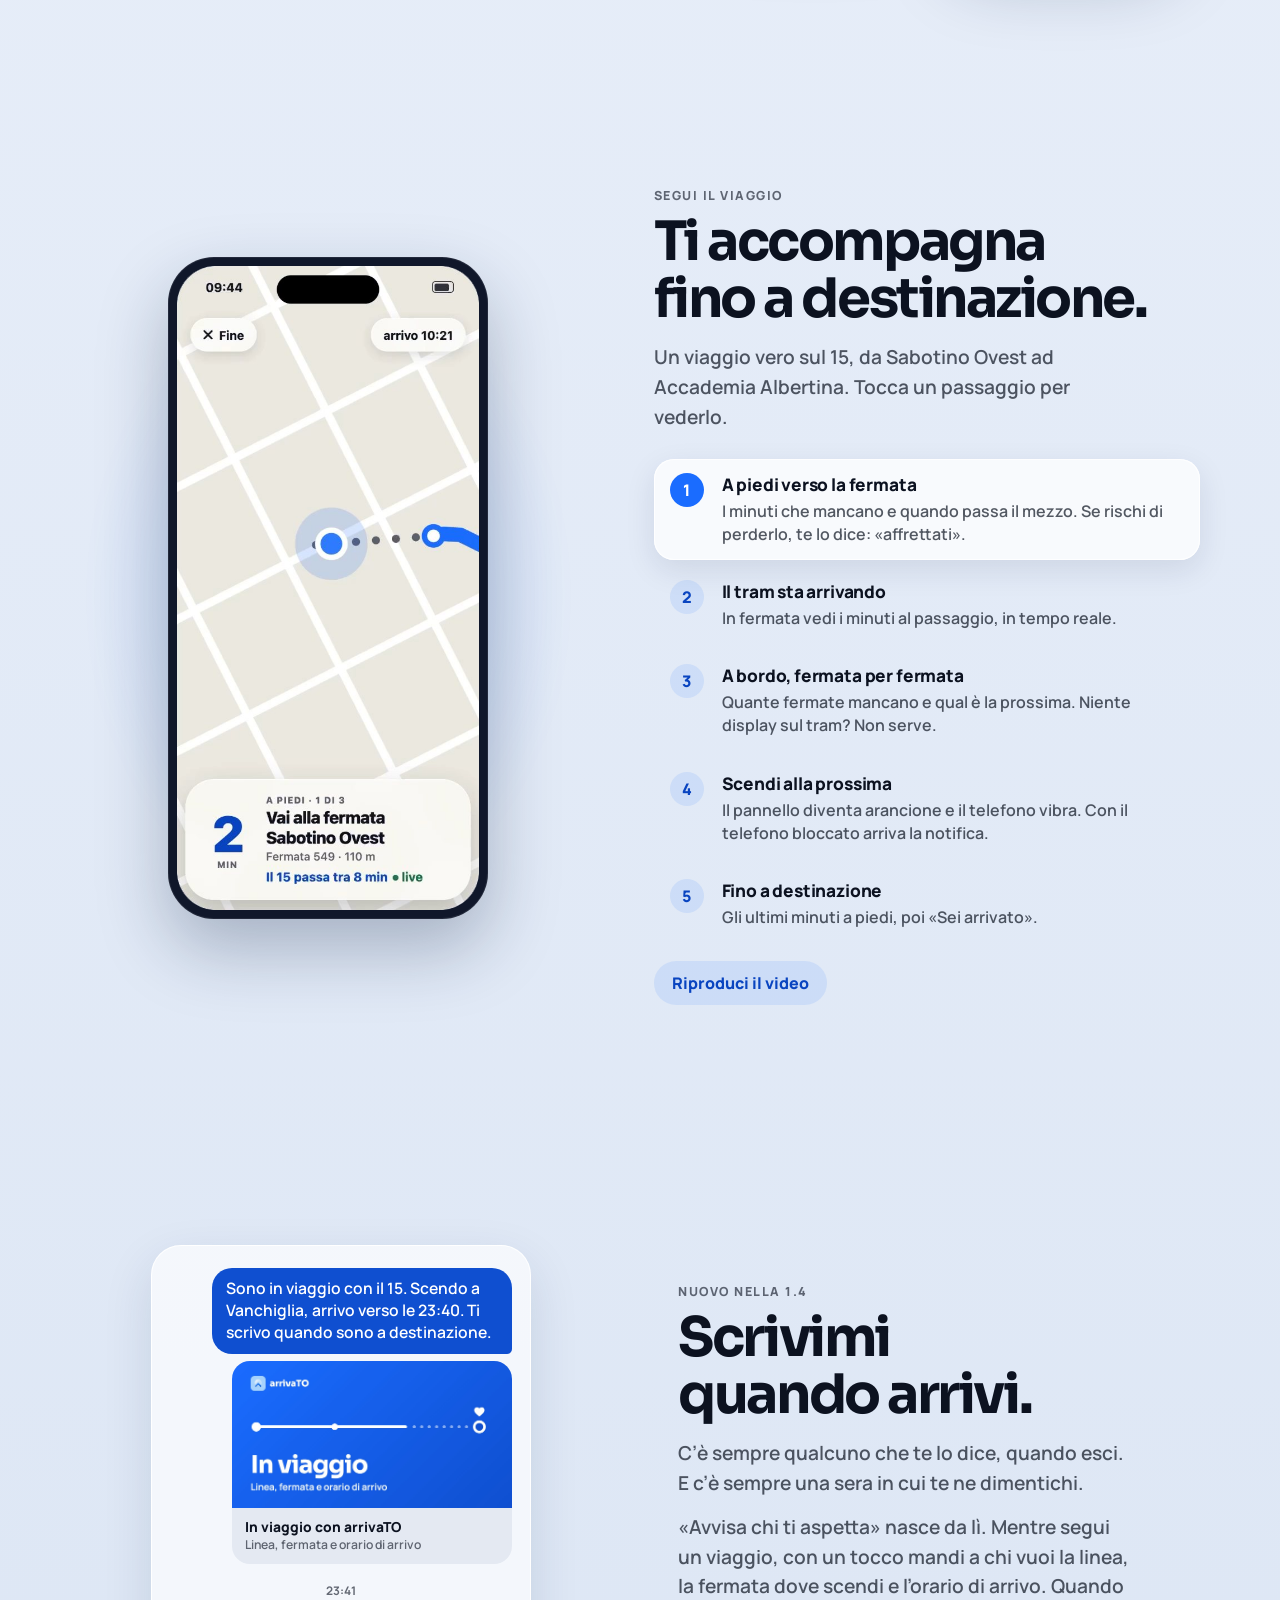
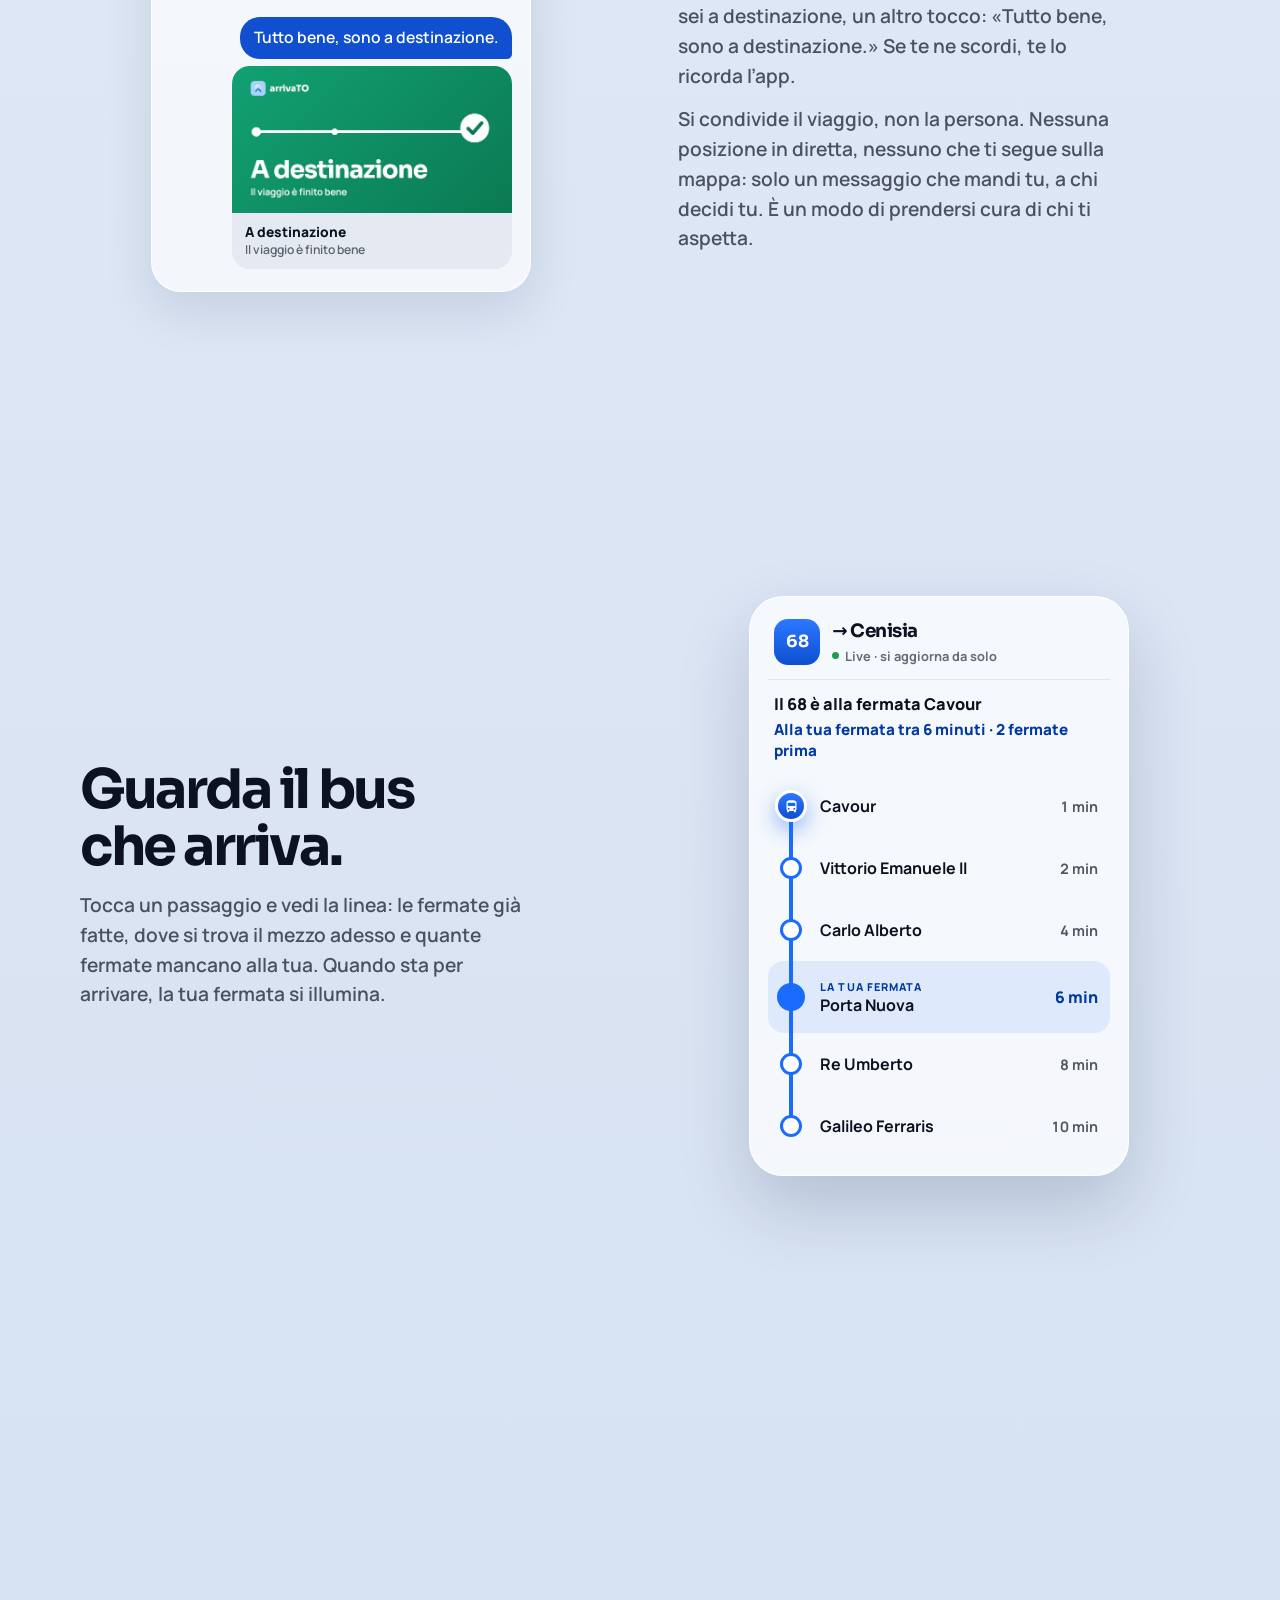
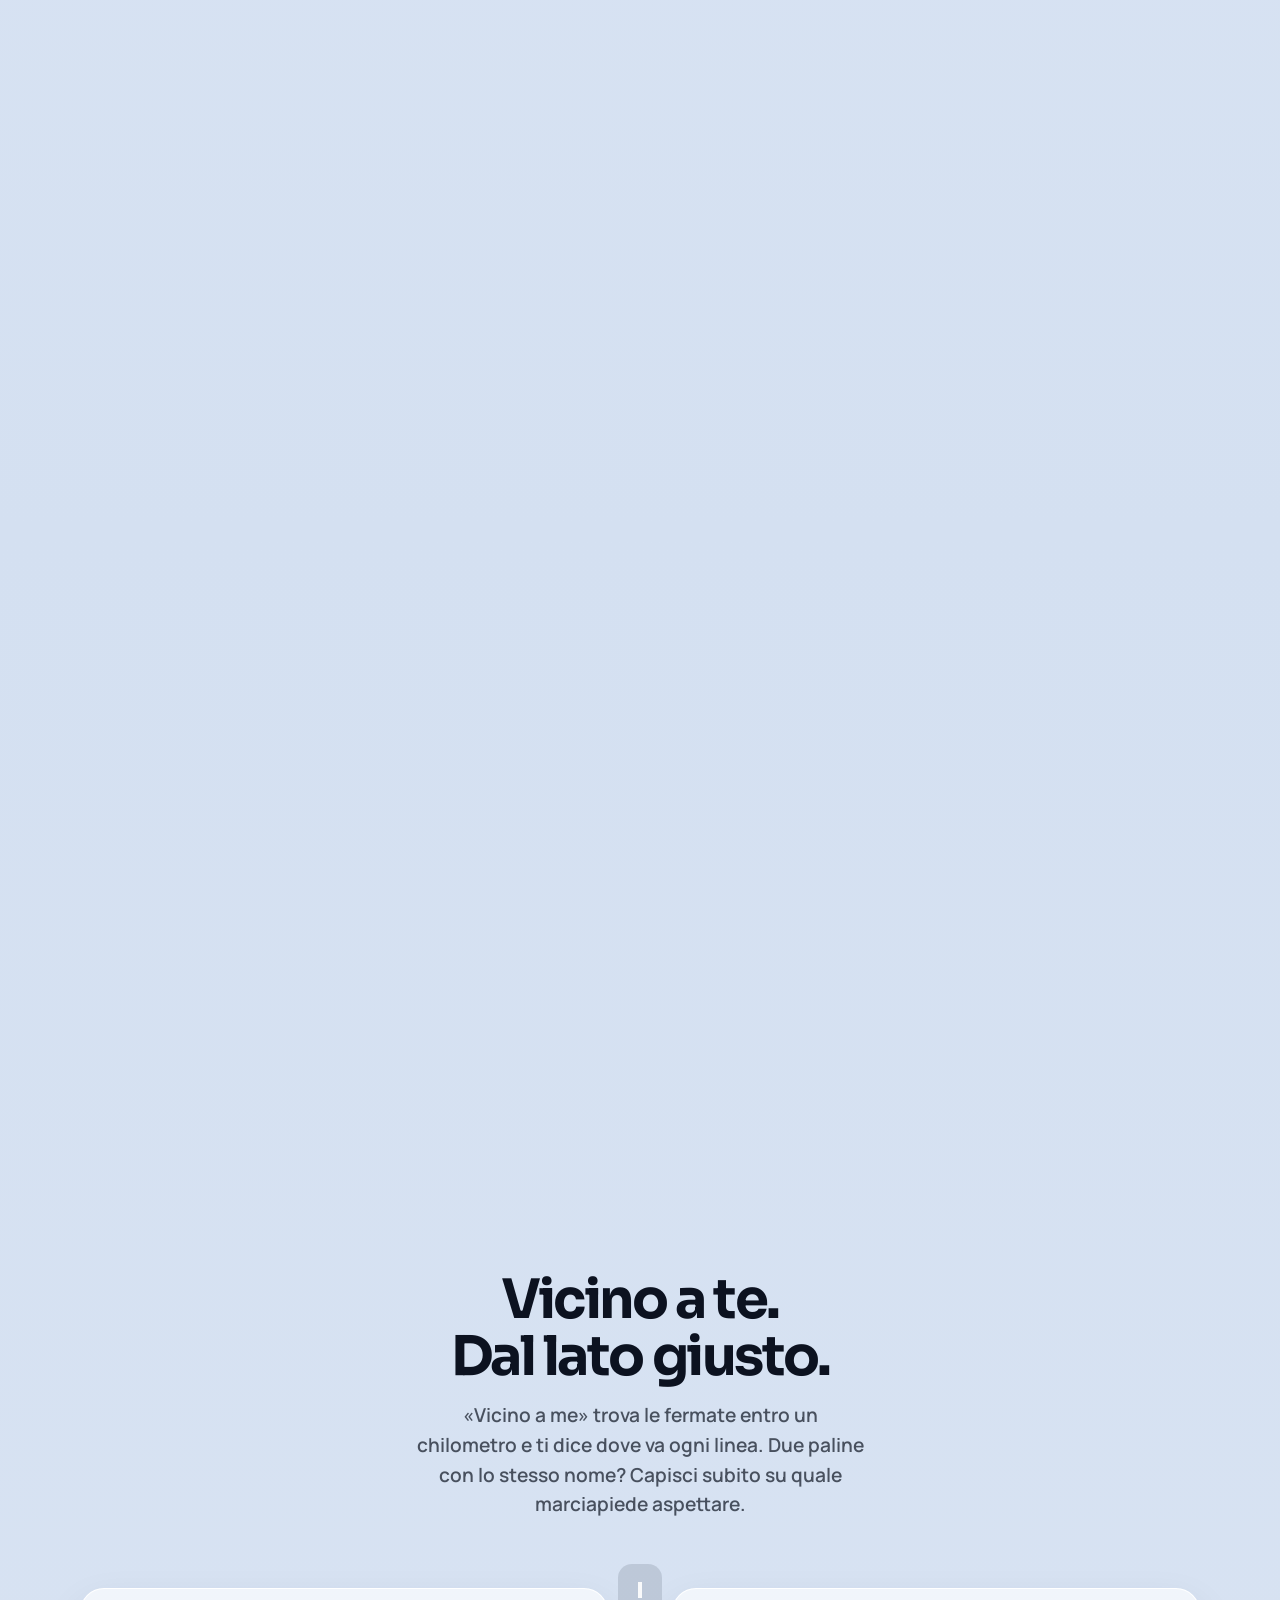
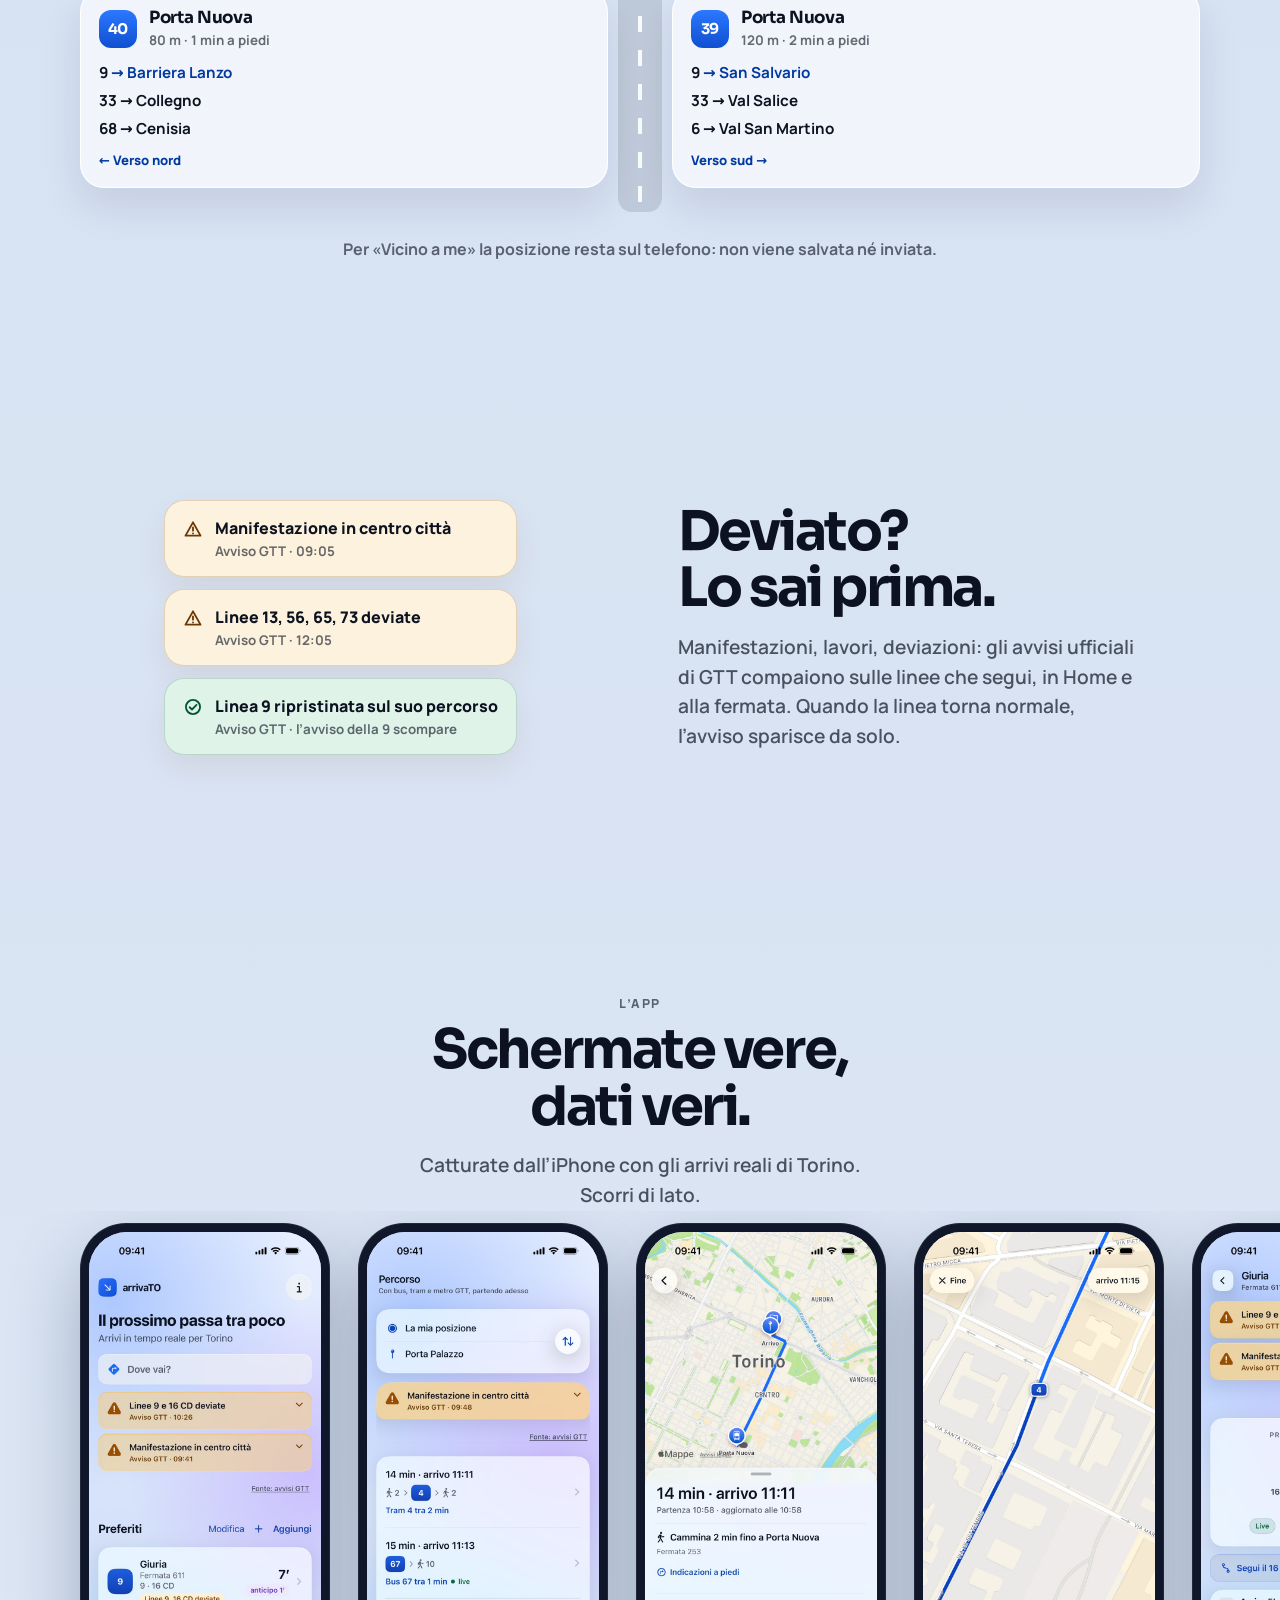
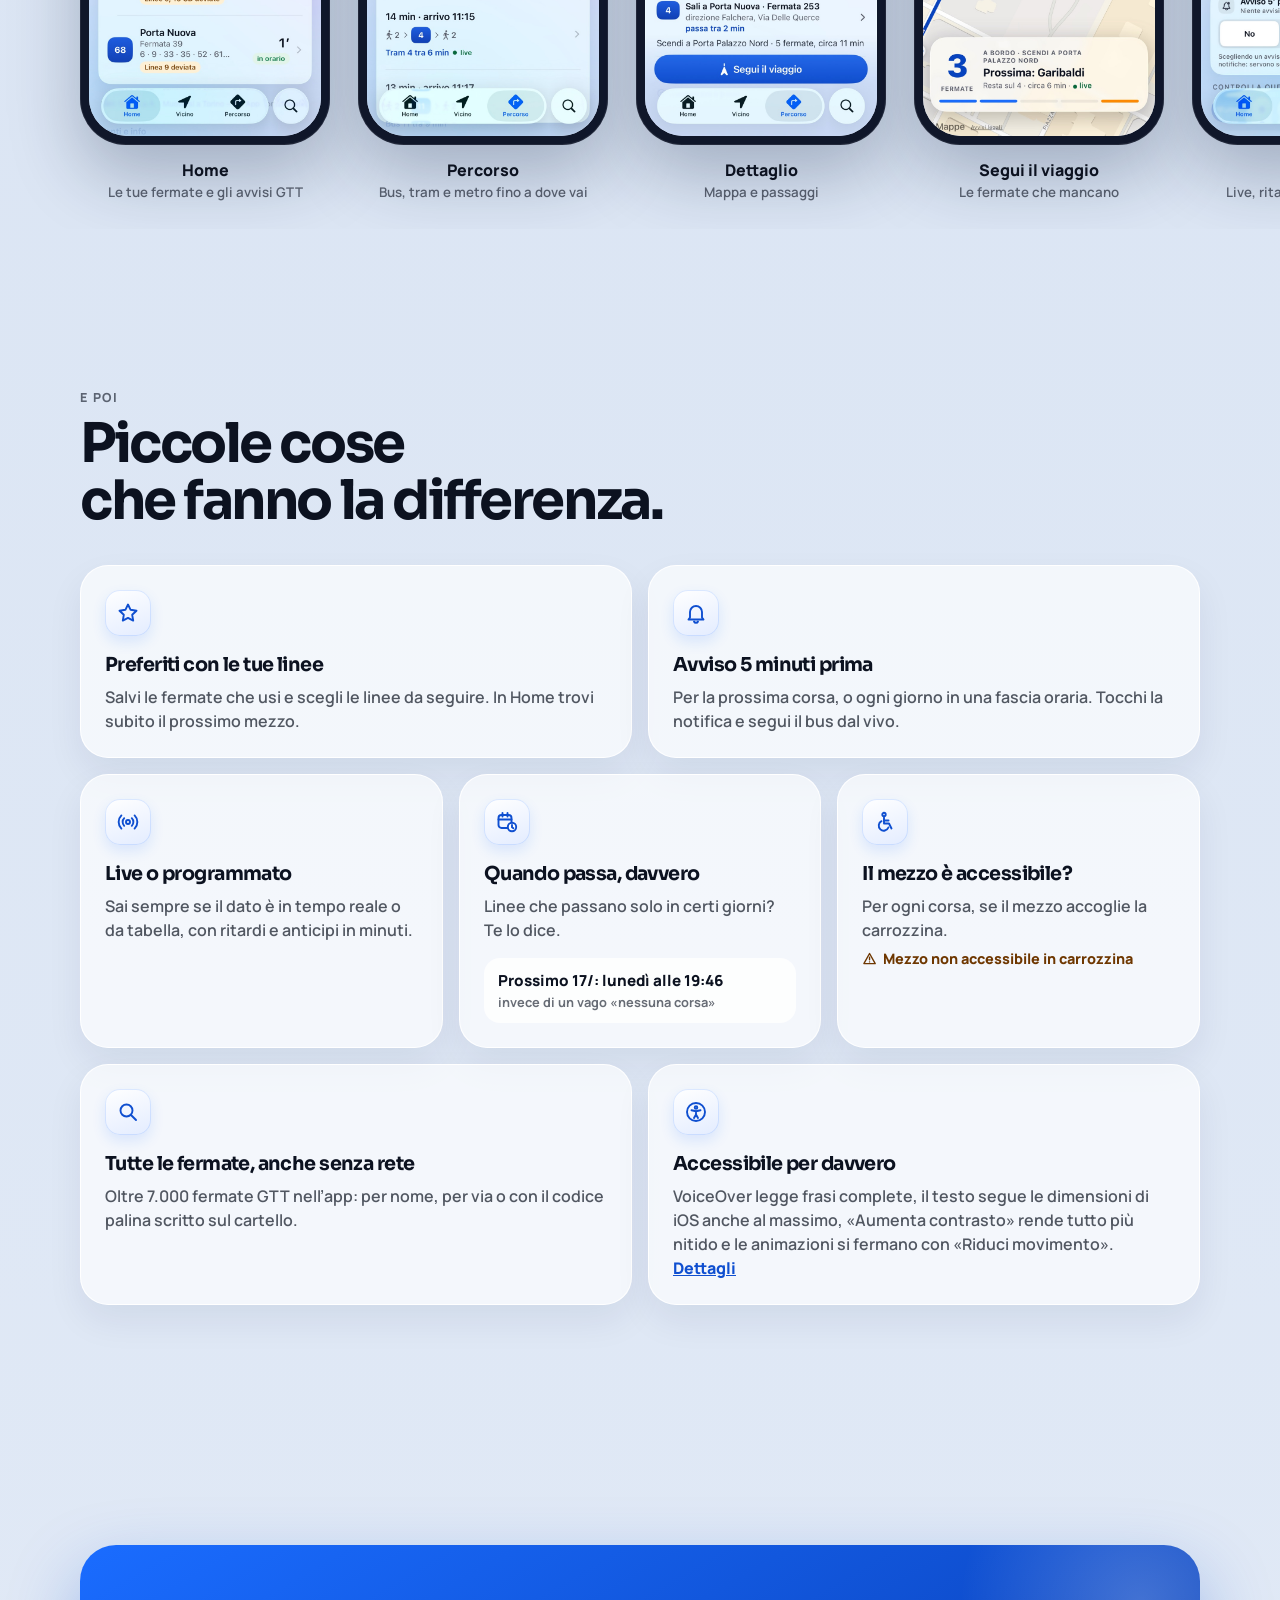
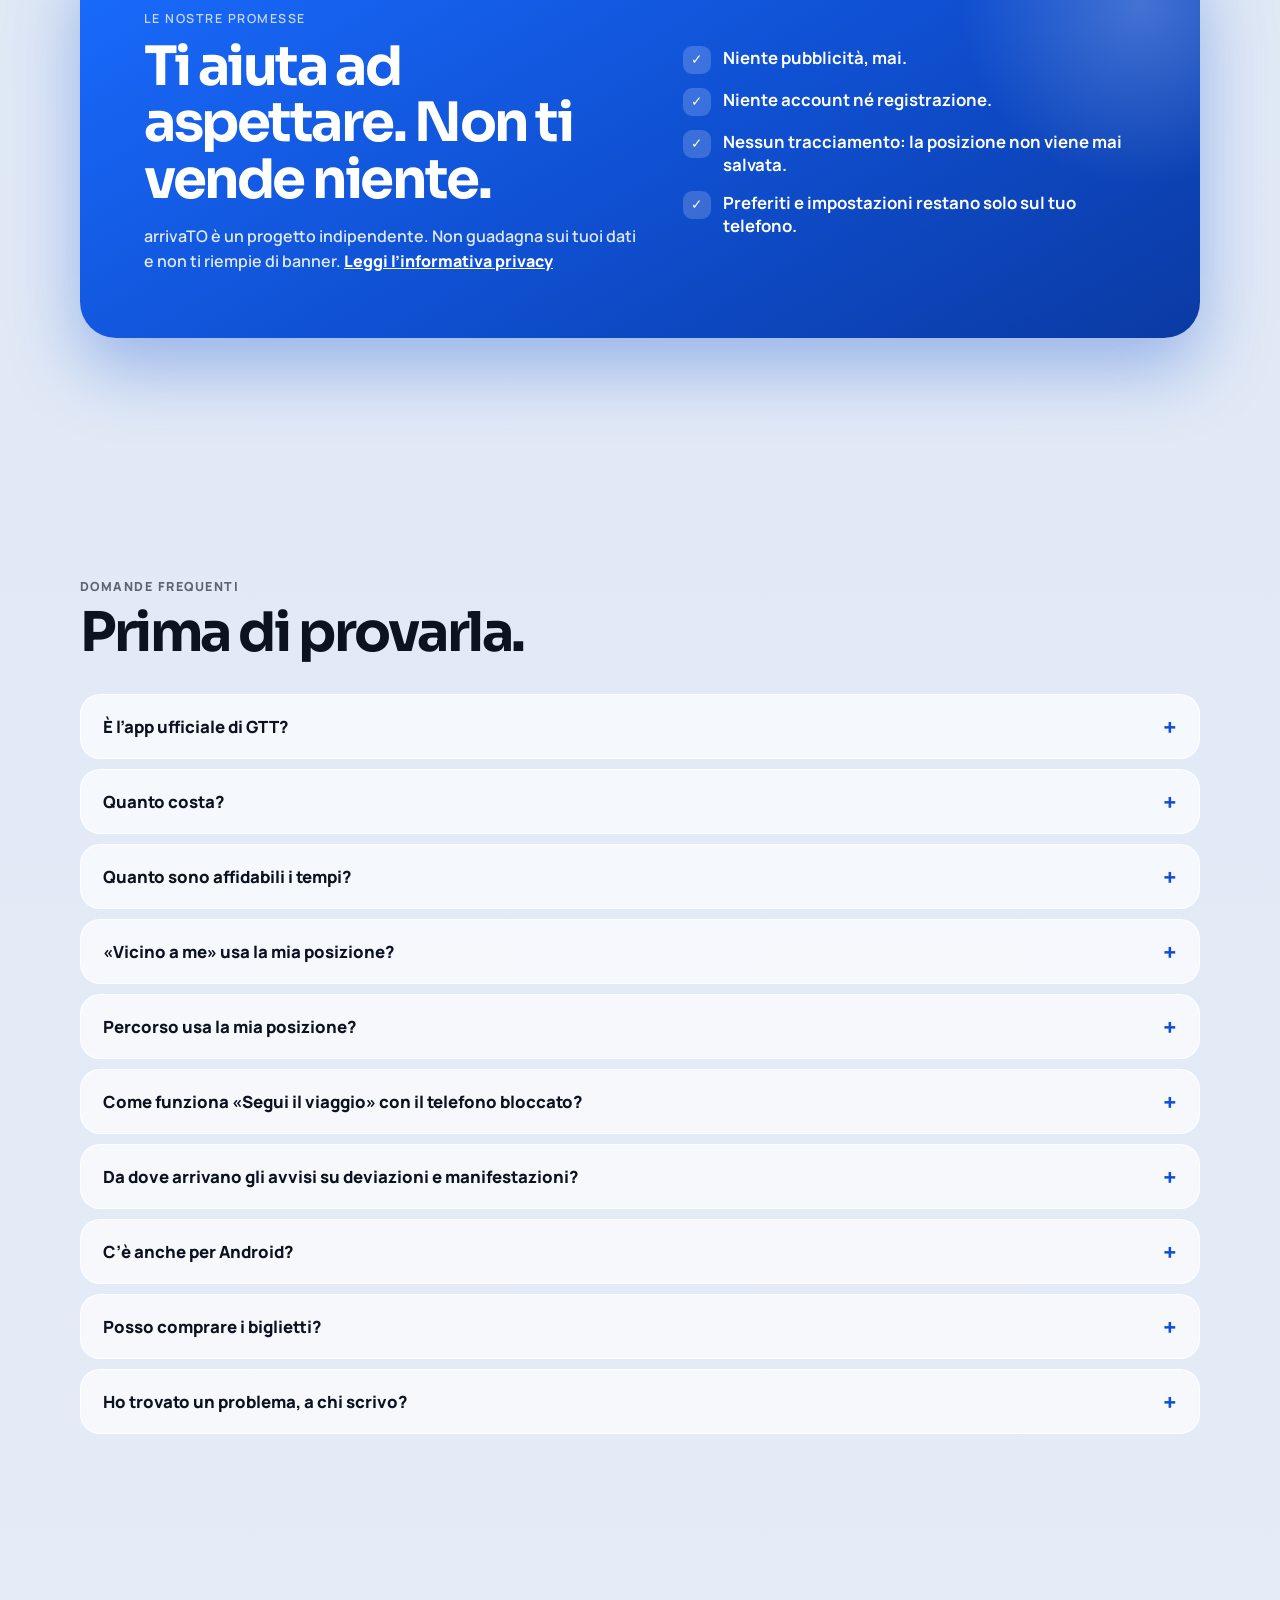
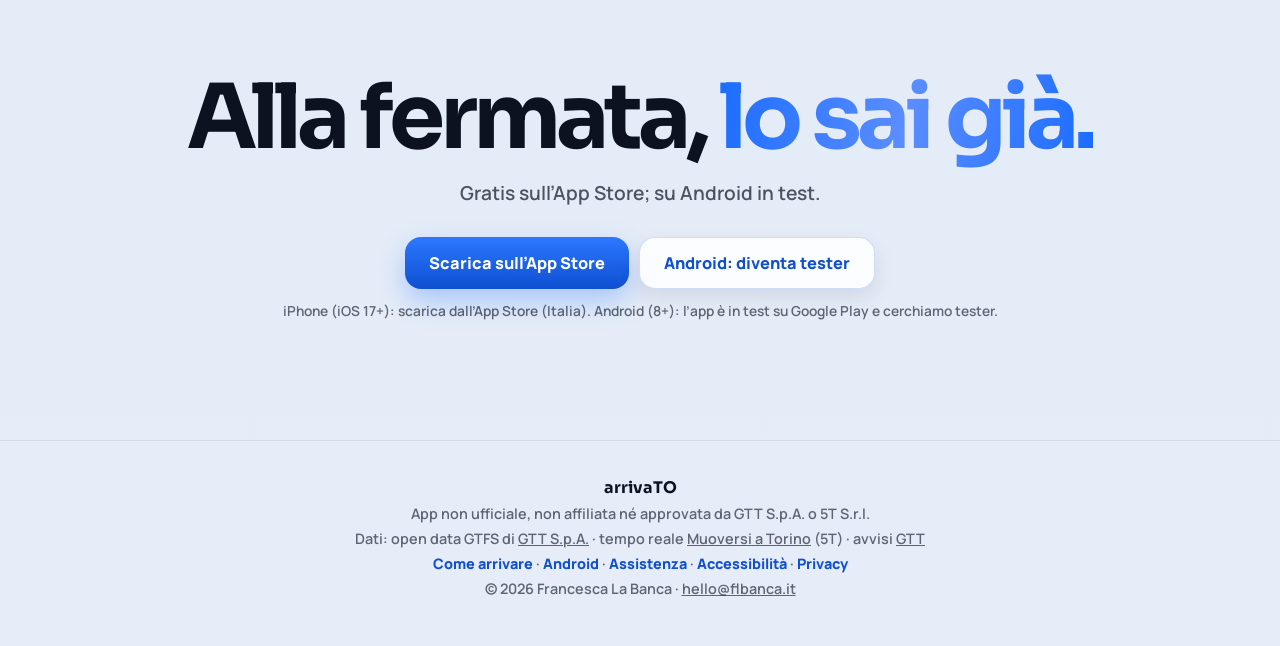
==== commit 58bbe3a6: "feat(site): pagine «Come arrivare» per stadio, Museo Egizio e aeroporto Tre guide pilota con linee, " ====
--- a/index.html
+++ b/index.html
@@ -993,7 +993,7 @@
       <p class="name">arrivaTO</p>
       <p>App non ufficiale, non affiliata né approvata da GTT S.p.A. o 5T S.r.l.</p>
       <p>Dati: open data GTFS di <a href="https://www.gtt.to.it" rel="noopener">GTT S.p.A.</a> · tempo reale <a href="https://www.muoversiatorino.it" rel="noopener">Muoversi a Torino</a> (5T) · avvisi <a href="https://t.me/gttavvisi" rel="noopener">GTT</a></p>
-      <p class="footlinks"><a href="android.html">Android</a> · <a href="supporto.html">Assistenza</a> · <a href="accessibilita.html">Accessibilità</a> · <a href="privacy.html">Privacy</a></p>
+      <p class="footlinks"><a href="come-arrivare/">Come arrivare</a> · <a href="android.html">Android</a> · <a href="supporto.html">Assistenza</a> · <a href="accessibilita.html">Accessibilità</a> · <a href="privacy.html">Privacy</a></p>
       <p>© 2026 Francesca La Banca · <a href="mailto:hello@flbanca.it">hello@flbanca.it</a></p>
     </div>
   </footer>
